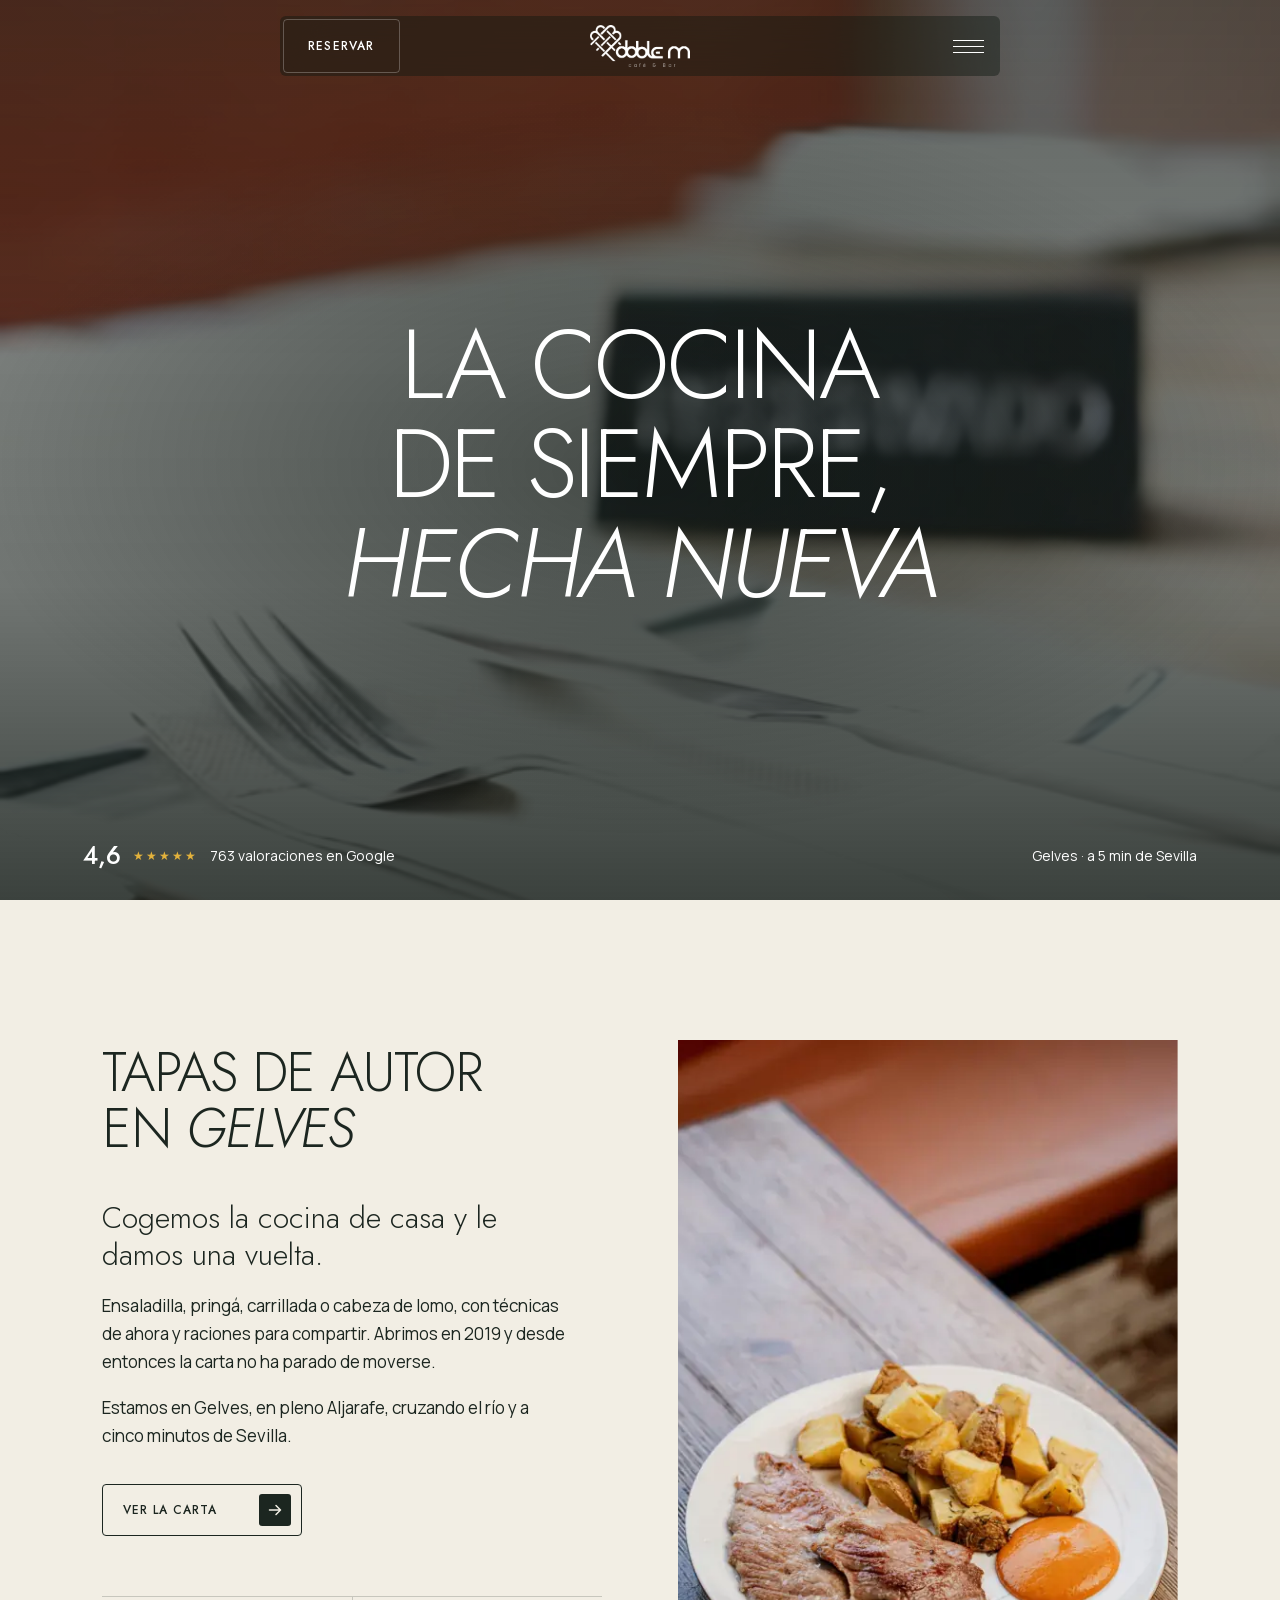
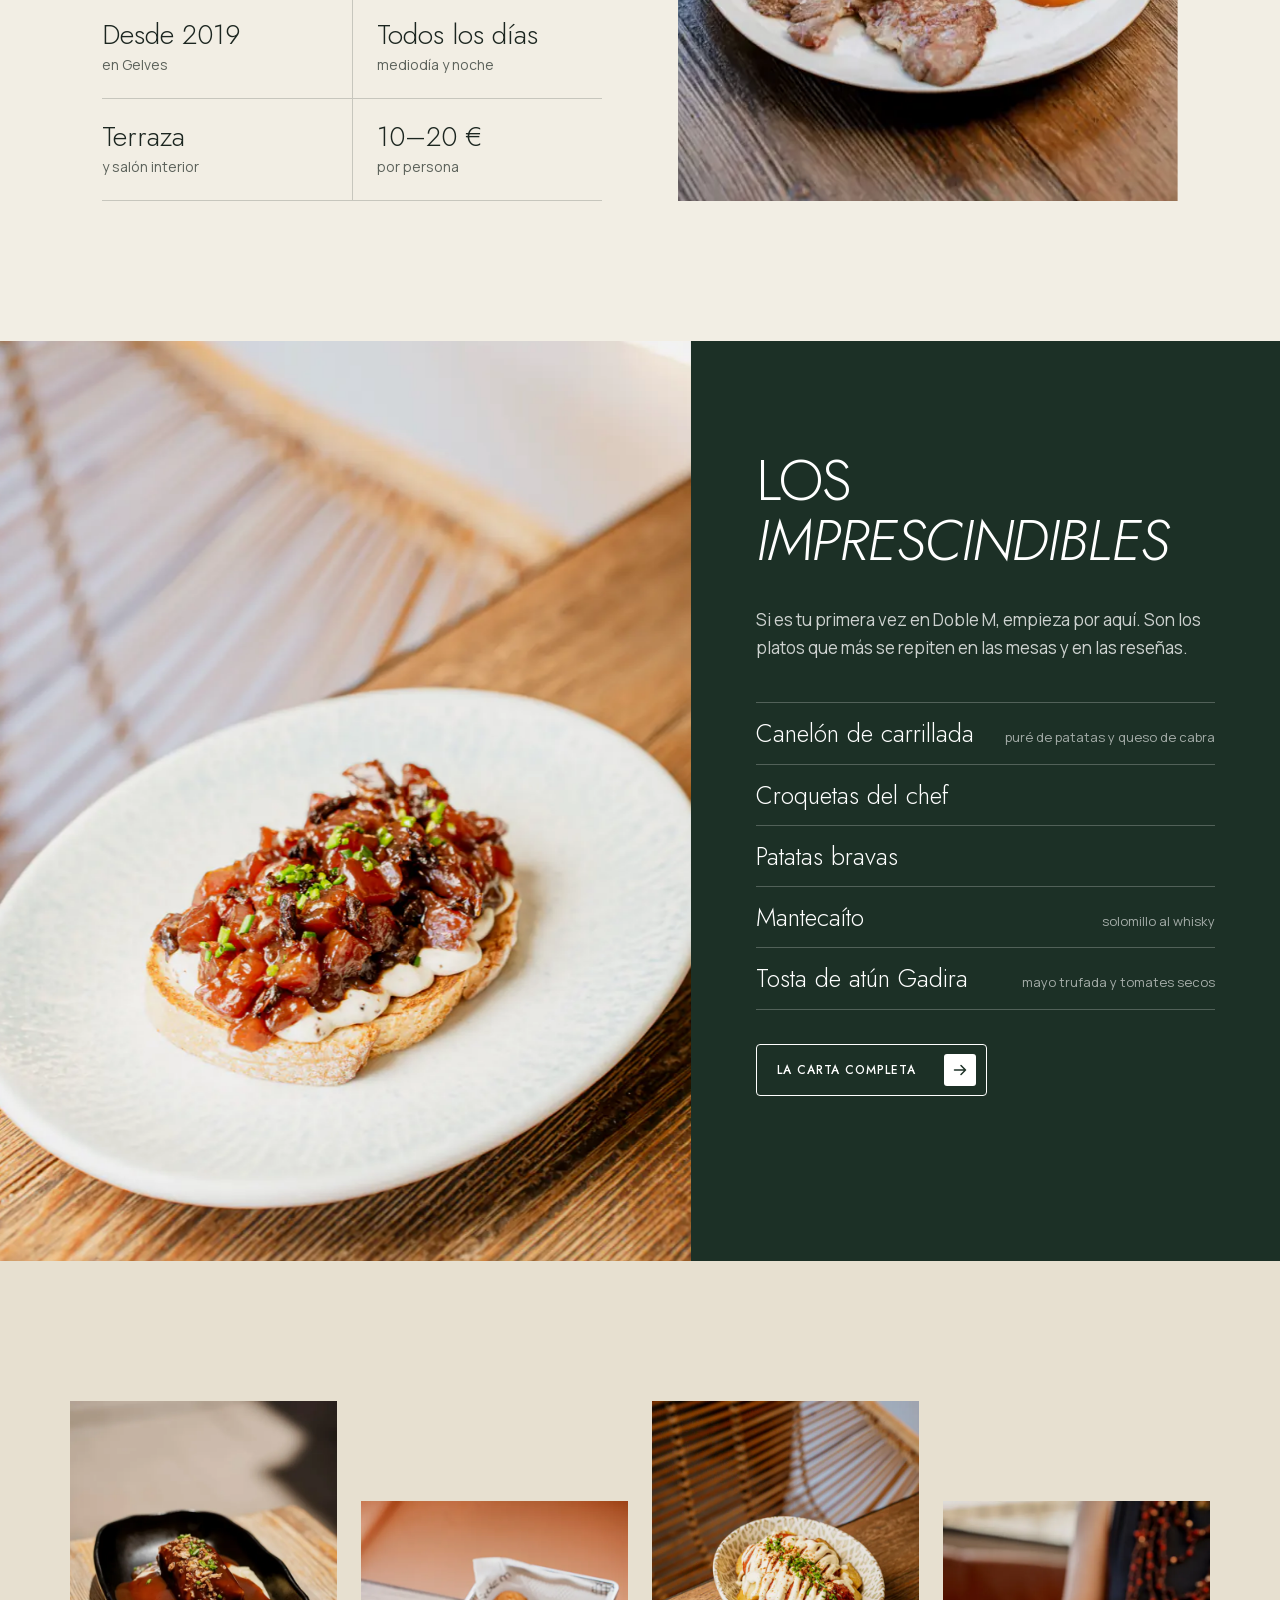
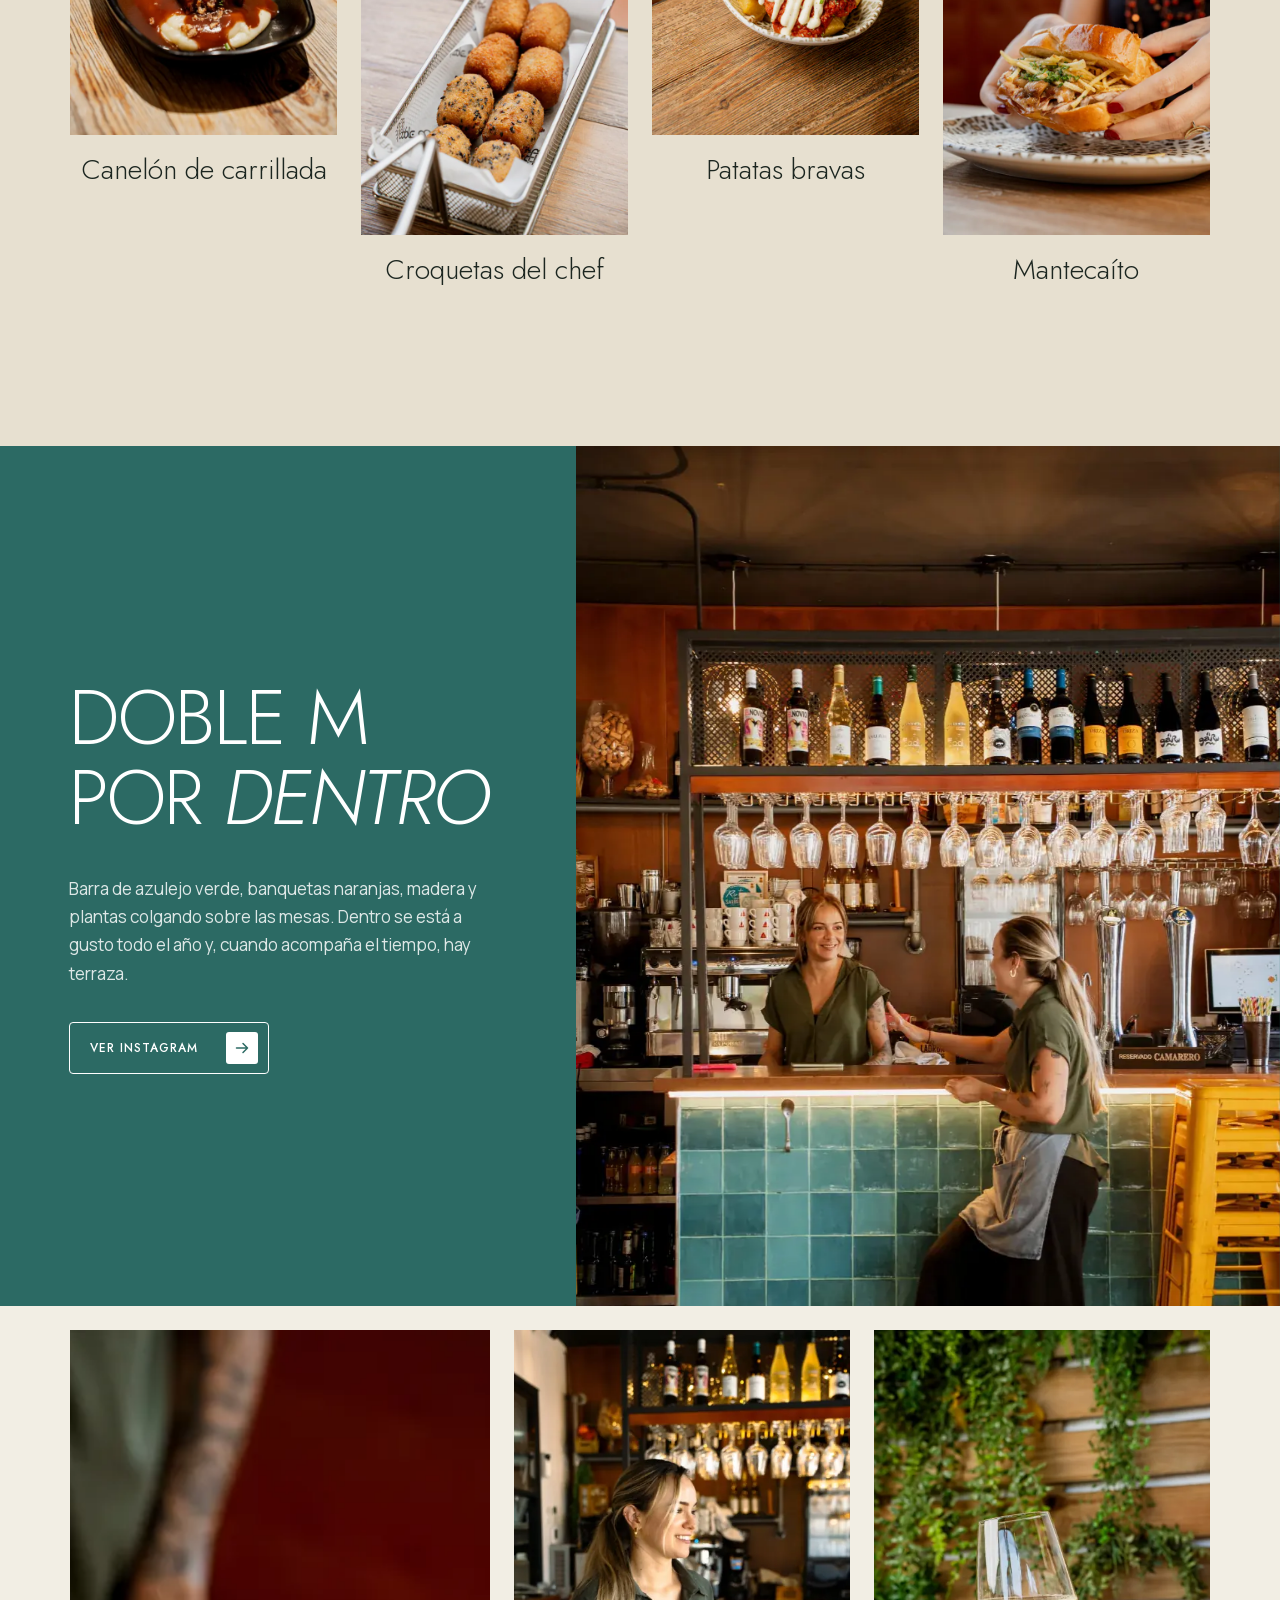
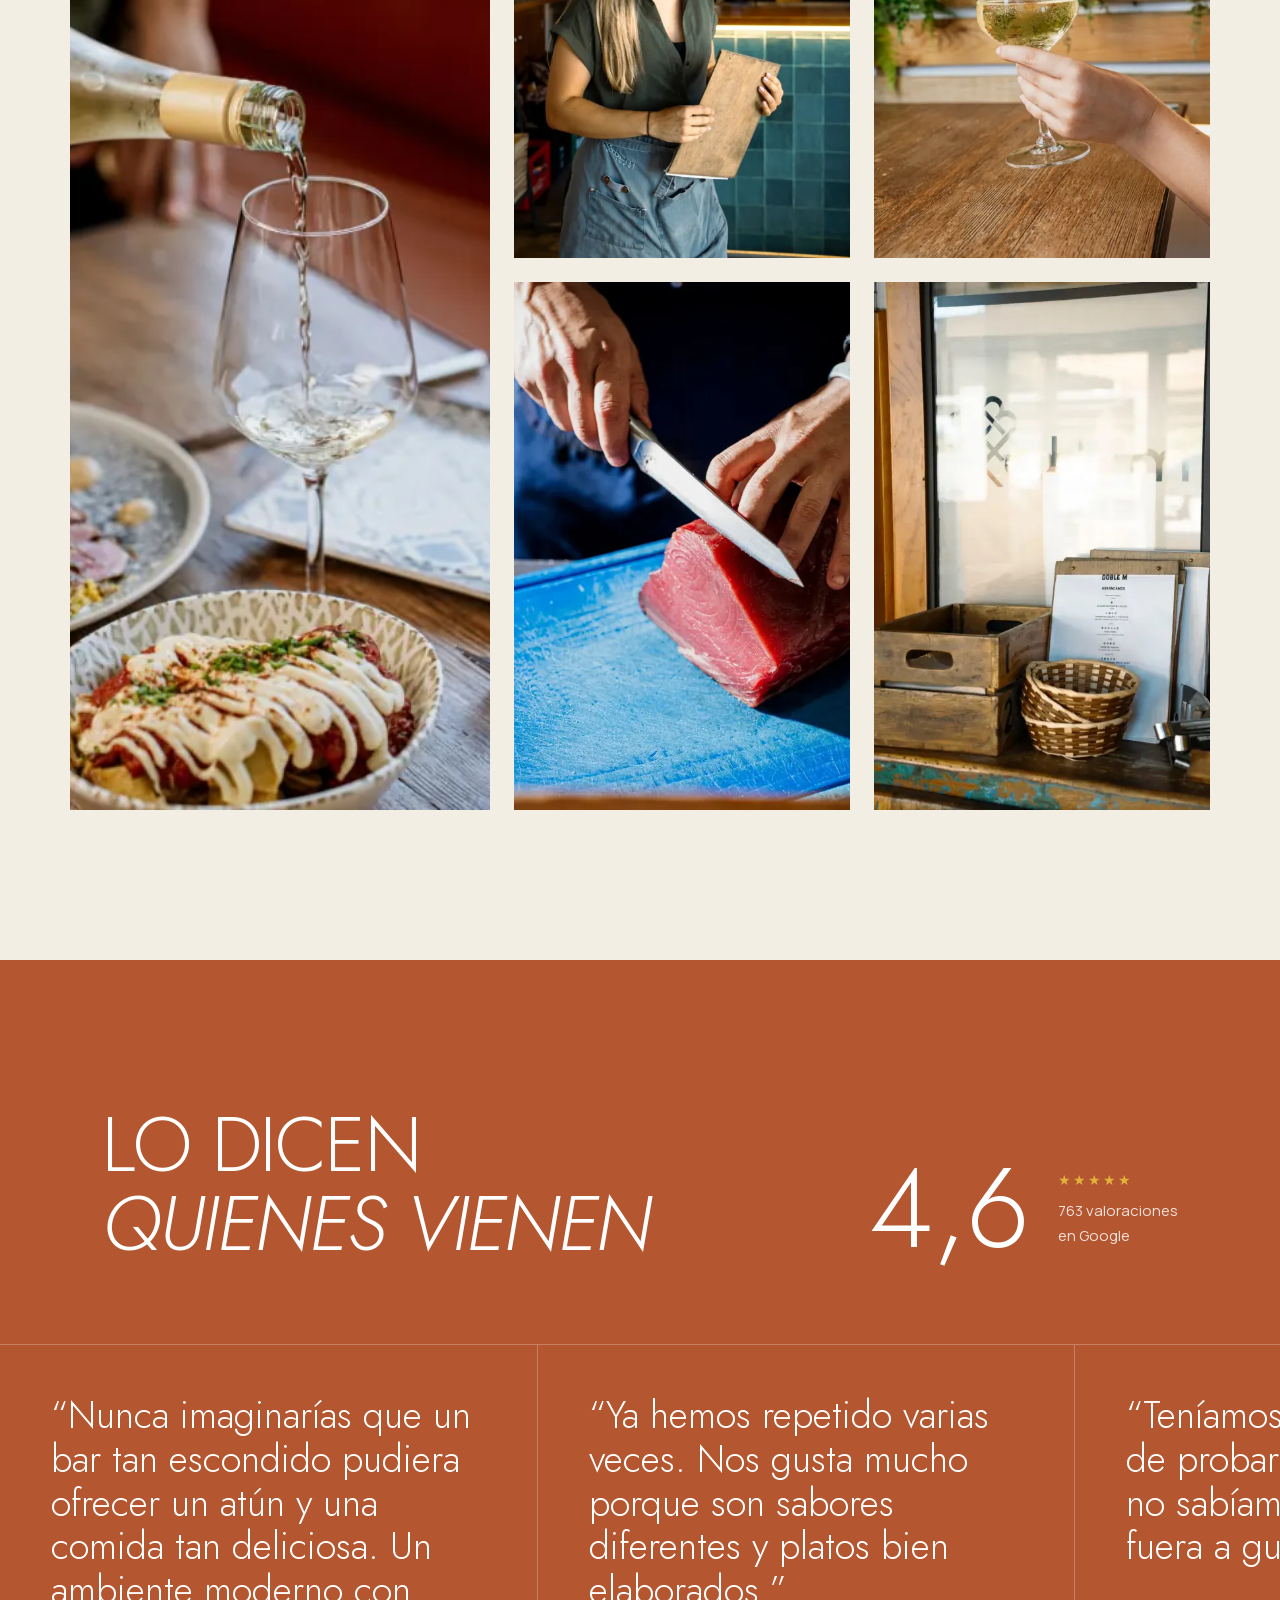
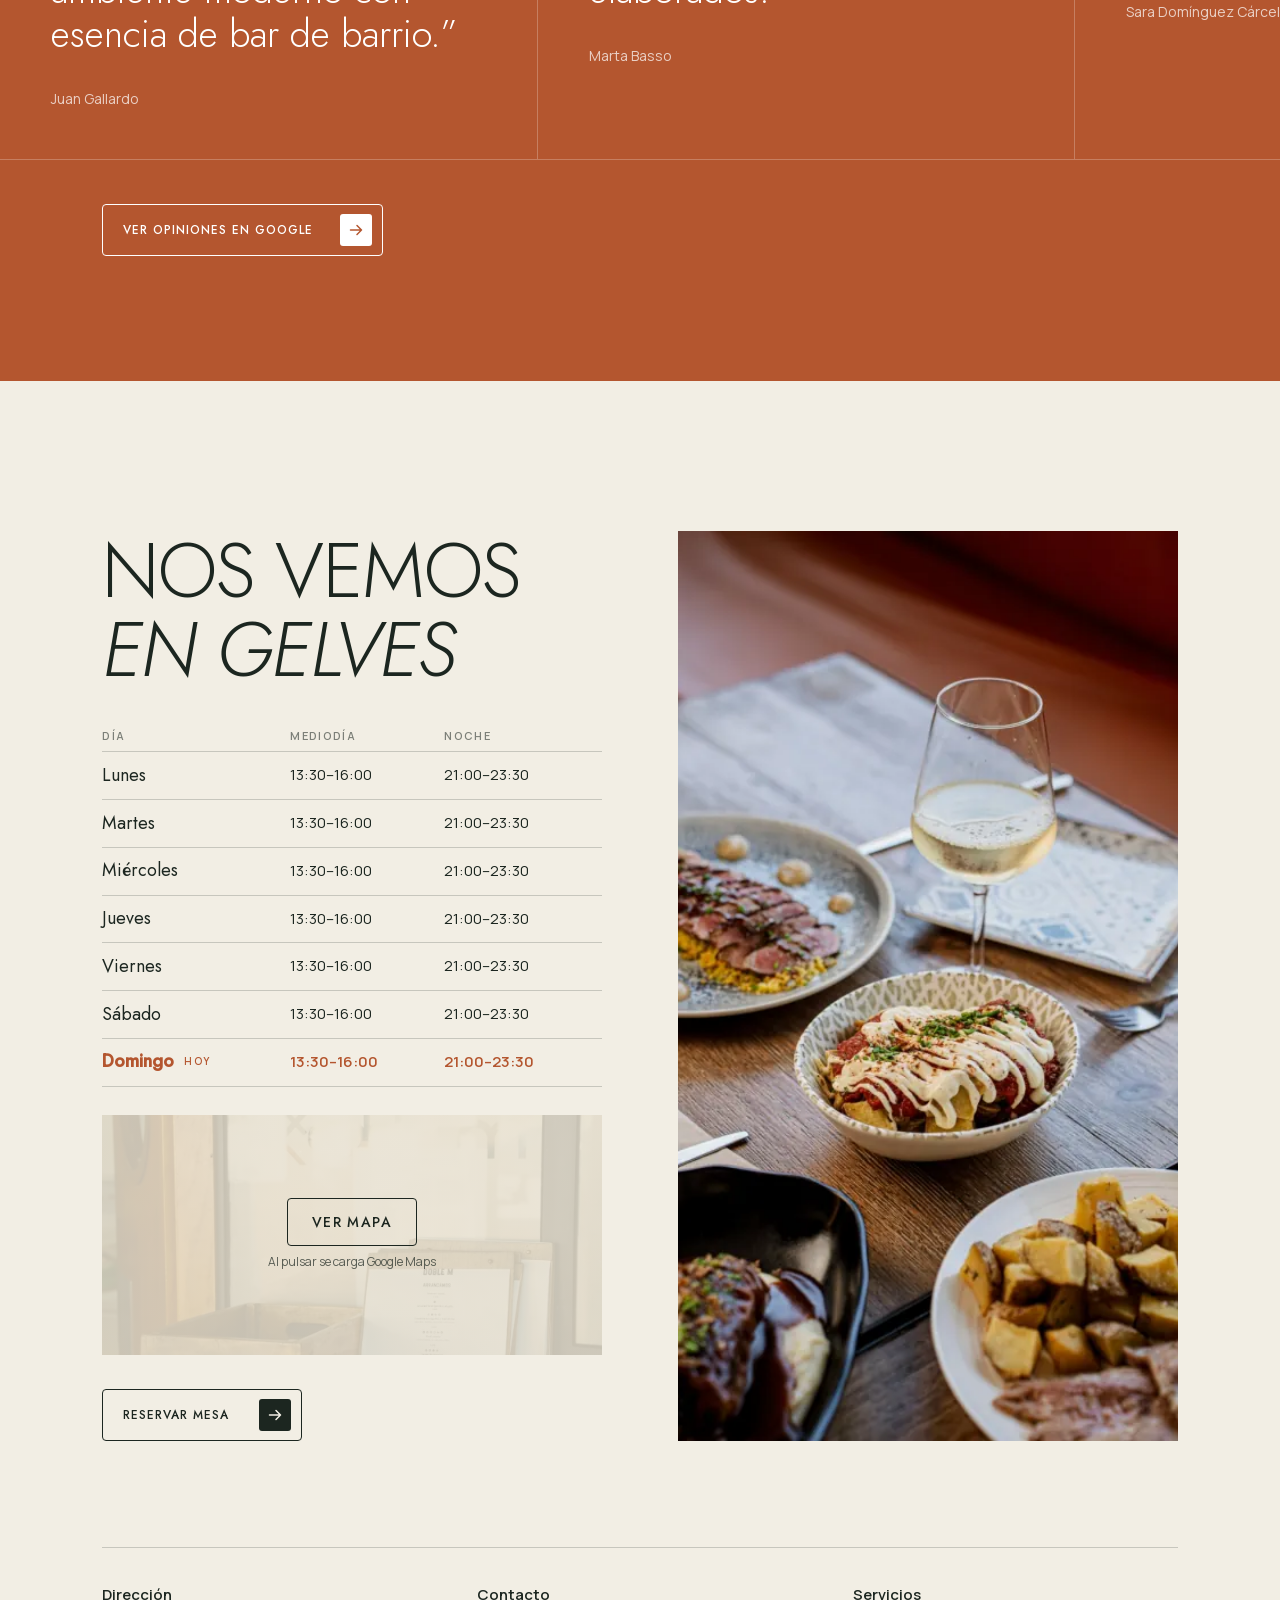
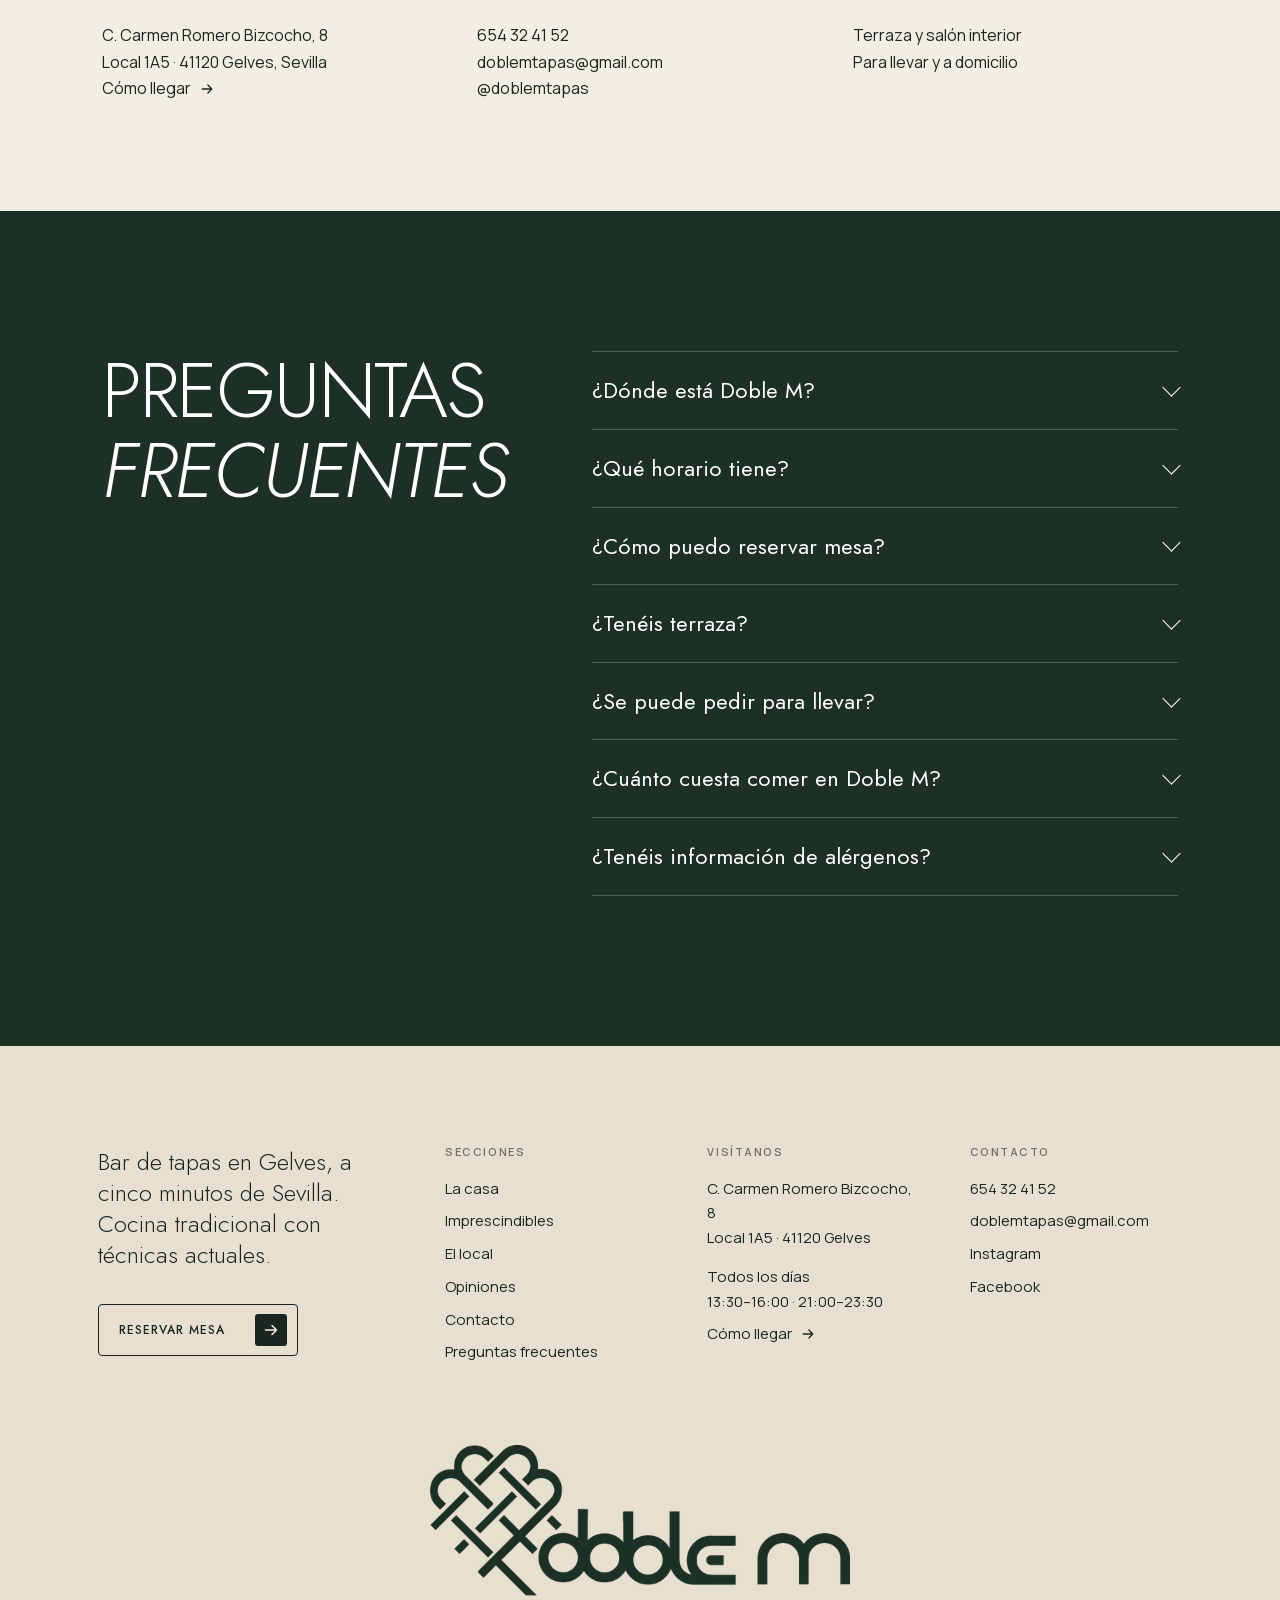
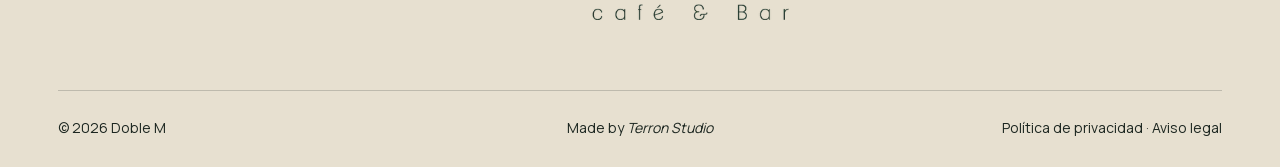
==== index.html @ 4d977642 "Web Doble M: bar de tapas en Gelves Sitio estático (HTML, CSS y JS sin dependencias) para doblemtapa" ====
<!doctype html>
<html lang="es">
<head>
  <meta charset="UTF-8"><meta name="viewport" content="width=device-width,initial-scale=1">
  <title>Doble M · Bar de tapas en Gelves, Sevilla | Cocina de autor</title>
  <meta name="description" content="Bar de tapas en Gelves (Aljarafe), a 5 min de Sevilla. Cocina tradicional con técnicas actuales: canelón de carrillada, mantecaíto de solomillo al whisky, tosta de atún Gadira. Reserva online.">
  <meta name="robots" content="index,follow,max-image-preview:large,max-snippet:-1,max-video-preview:-1">
  <link rel="canonical" href="https://doblemtapas.es/">
  <meta name="geo.region" content="ES-SE"><meta name="geo.placename" content="Gelves"><meta name="geo.position" content="37.3262915;-6.0345344"><meta name="ICBM" content="37.3262915, -6.0345344">
  <meta property="og:type" content="website"><meta property="og:locale" content="es_ES"><meta property="og:site_name" content="Doble M"><meta property="og:title" content="Doble M · Bar de tapas en Gelves"><meta property="og:description" content="La cocina de siempre, hecha nueva. Tapas de autor a cinco minutos de Sevilla."><meta property="og:url" content="https://doblemtapas.es/"><meta property="og:image" content="https://doblemtapas.es/assets/og-doble-m.jpg"><meta property="og:image:width" content="1200"><meta property="og:image:height" content="630"><meta property="og:image:alt" content="Mesa de Doble M con magret de pato, bravas, presa ibérica y vino blanco"><meta name="twitter:card" content="summary_large_image"><meta name="twitter:title" content="Doble M · Bar de tapas en Gelves"><meta name="twitter:description" content="La cocina de siempre, hecha nueva. Tapas de autor a cinco minutos de Sevilla."><meta name="twitter:image" content="https://doblemtapas.es/assets/og-doble-m.jpg">
  <meta name="theme-color" content="#1c3026"><link rel="icon" href="assets/favicon-64.png" type="image/png" sizes="64x64"><link rel="icon" href="favicon.ico" sizes="16x16 32x32 48x48"><link rel="apple-touch-icon" href="assets/apple-touch-icon.png"><link rel="manifest" href="site.webmanifest">
  <link rel="preload" href="assets/fonts/jost-latin.woff2" as="font" type="font/woff2" crossorigin><link rel="preload" href="assets/fonts/manrope-latin.woff2" as="font" type="font/woff2" crossorigin><link rel="preload" href="assets/video/hero-poster.webp" as="image" fetchpriority="high">
  <link rel="stylesheet" href="style.css?v=3">
  <script type="application/ld+json">{"@context":"https://schema.org","@graph":[{"@type":"Restaurant","@id":"https://doblemtapas.es/#restaurante","name":"Doble M","alternateName":["Bar Doble M","Doble M Tapas","Doble M café & bar"],"url":"https://doblemtapas.es/","image":["https://doblemtapas.es/assets/og-doble-m.jpg","https://doblemtapas.es/assets/img/tosta-atun-gadira.webp","https://doblemtapas.es/assets/img/barra-doble-m-gelves.webp","https://doblemtapas.es/assets/img/carrillada-pure.webp"],"logo":"https://doblemtapas.es/assets/icon-512.png","description":"Bar de tapas en Gelves, a cinco minutos de Sevilla. Cocina tradicional con técnicas actuales.","servesCuisine":["Tapas","Española","Andaluza"],"priceRange":"10-20 €","telephone":"+34654324152","email":"doblemtapas@gmail.com","address":{"@type":"PostalAddress","streetAddress":"C. Carmen Romero Bizcocho, 8, local 1A5","postalCode":"41120","addressLocality":"Gelves","addressRegion":"Sevilla","addressCountry":"ES"},"geo":{"@type":"GeoCoordinates","latitude":37.3262915,"longitude":-6.0345344},"hasMap":"https://share.google/s5pKeY7WLuWgQ7VyV","openingHoursSpecification":[{"@type":"OpeningHoursSpecification","dayOfWeek":["Monday","Tuesday","Wednesday","Thursday","Friday","Saturday","Sunday"],"opens":"13:30","closes":"16:00"},{"@type":"OpeningHoursSpecification","dayOfWeek":["Monday","Tuesday","Wednesday","Thursday","Friday","Saturday","Sunday"],"opens":"21:00","closes":"23:30"}],"acceptsReservations":"True","hasMenu":"https://kekomo.es/carta/doble-m","amenityFeature":[{"@type":"LocationFeatureSpecification","name":"Terraza","value":true},{"@type":"LocationFeatureSpecification","name":"Aire acondicionado","value":true},{"@type":"LocationFeatureSpecification","name":"Accesible en silla de ruedas","value":true},{"@type":"LocationFeatureSpecification","name":"Comida para llevar","value":true},{"@type":"LocationFeatureSpecification","name":"Servicio a domicilio","value":true}],"potentialAction":{"@type":"ReserveAction","target":{"@type":"EntryPoint","urlTemplate":"https://reservation.dish.co/widget/hydra-87f94970-ab9d-11ed-98c5-9d023a43b260","inLanguage":"es","actionPlatform":["http://schema.org/DesktopWebPlatform","http://schema.org/MobileWebPlatform"]},"result":{"@type":"FoodEstablishmentReservation","name":"Reserva en Doble M"}},"sameAs":["https://www.instagram.com/doblemtapas/","https://www.facebook.com/people/Doble-M/100063648757755/","https://doblem.eatbu.com/"],"foundingDate":"2019","currenciesAccepted":"EUR","areaServed":[{"@type":"City","name":"Gelves"},{"@type":"AdministrativeArea","name":"Aljarafe"},{"@type":"City","name":"Sevilla"}],"slogan":"La cocina de siempre, hecha nueva","keywords":"bar de tapas en Gelves, tapas Aljarafe, restaurante cerca de Sevilla, tapas de autor","openingHours":["Mo-Su 13:30-16:00","Mo-Su 21:00-23:30"]},{"@type":"WebSite","@id":"https://doblemtapas.es/#web","url":"https://doblemtapas.es/","name":"Doble M","inLanguage":"es","publisher":{"@id":"https://doblemtapas.es/#restaurante"}},{"@type":"FAQPage","@id":"https://doblemtapas.es/#preguntas","mainEntity":[{"@type":"Question","name":"¿Dónde está Doble M?","acceptedAnswer":{"@type":"Answer","text":"En C. Carmen Romero Bizcocho, 8, local 1A5, 41120 Gelves (Sevilla), en el Aljarafe, a unos cinco minutos de Sevilla."}},{"@type":"Question","name":"¿Qué horario tiene?","acceptedAnswer":{"@type":"Answer","text":"Abrimos todos los días, de lunes a domingo, de 13:30 a 16:00 y de 21:00 a 23:30."}},{"@type":"Question","name":"¿Cómo puedo reservar mesa?","acceptedAnswer":{"@type":"Answer","text":"Desde esta web con el botón «Reservar mesa» o llamando al 654 32 41 52. Para grupos grandes, mejor por teléfono."}},{"@type":"Question","name":"¿Tenéis terraza?","acceptedAnswer":{"@type":"Answer","text":"Sí. Tenemos terraza y salón interior con aire acondicionado."}},{"@type":"Question","name":"¿Se puede pedir para llevar?","acceptedAnswer":{"@type":"Answer","text":"Sí, hay comida para llevar y servicio a domicilio. Llámanos y te contamos."}},{"@type":"Question","name":"¿Cuánto cuesta comer en Doble M?","acceptedAnswer":{"@type":"Answer","text":"El precio medio está entre 10 y 20 € por persona. Las tapas van desde 4 € y hay raciones y platos para compartir."}},{"@type":"Question","name":"¿Tenéis información de alérgenos?","acceptedAnswer":{"@type":"Answer","text":"Sí. En nuestra carta tienes los alérgenos de cada plato y también puedes preguntar al equipo en sala."}}]}]}</script>
</head>
<body>
  <a class="skip" href="#restaurante">Ir al contenido</a>
  <header id="header">
    <a class="reserve-link" href="#reservar">reservar</a>
    <a class="brand" href="#inicio" aria-label="Doble M, inicio"><img class="brand-logo" src="assets/logo-doble-m-blanco.webp" alt="" width="600" height="250"></a>
    <button class="menu-toggle" aria-label="Abrir menú" aria-controls="nav" aria-expanded="false"><span></span><span></span><span></span></button>
    <nav id="nav" aria-label="Navegación principal" aria-hidden="true">
      <div class="nav-links">
        <a href="#restaurante" data-img="assets/img/mesa-tapas-640.webp">la casa</a>
        <a href="#imprescindibles" data-img="assets/img/tosta-atun-gadira-640.webp">imprescindibles</a>
        <a href="#espacio" data-img="assets/img/barra-doble-m-gelves-640.webp">el local</a>
        <a href="#opiniones" data-img="assets/img/copa-vino-plantas-640.webp">opiniones</a>
        <a href="#contacto" data-img="assets/img/entrada-doble-m-640.webp">contacto</a>
        <a href="#preguntas" data-img="assets/img/tarta-queso-640.webp">preguntas frecuentes</a>
      </div>
      <div class="nav-media"><img class="on" src="assets/img/mesa-tapas-640.webp" alt="" width="640" height="800" decoding="async" loading="lazy"></div>
    </nav>
  </header>

  <main>
    <section class="hero" id="inicio">
      <div class="hero-media">
        <video class="hero-video" autoplay muted loop playsinline preload="auto" poster="assets/video/hero-poster.webp" aria-hidden="true"><source src="assets/video/hero-av1.mp4" type='video/mp4; codecs="av01.0.05M.08"'><source src="assets/video/hero.mp4" type="video/mp4"></video>
        <div class="hero-shade"></div>
      </div>
      <div class="hero-content">
        <h1 class="hero-title"><span class="sr-only">Doble M, bar de tapas en Gelves, Sevilla. </span><span class="title-line" aria-hidden="true"><span>La cocina</span></span><span class="title-line" aria-hidden="true"><span>de siempre,</span></span><span class="title-line" aria-hidden="true"><span><em>hecha nueva</em></span></span></h1>
        <div class="hero-foot">
          <a href="https://share.google/s5pKeY7WLuWgQ7VyV" target="_blank" rel="noopener"><strong>4,6</strong><span class="stars" aria-hidden="true">★★★★★</span><span>763 valoraciones en Google</span></a>
          <span>Gelves · a 5 min de Sevilla</span>
        </div>
      </div>
    </section>

    <section class="manifesto" id="restaurante">
      <figure class="manifesto-photo reveal"><img srcset="assets/img/presa-iberica-640.webp 640w, assets/img/presa-iberica.webp 1080w" sizes="(max-width:800px) 100vw, 44vw" src="assets/img/presa-iberica.webp" width="1080" height="1350" decoding="async" loading="lazy" alt="Presa ibérica con patatas al tomillo y mojo picón"></figure>
      <div class="manifesto-body">
        <div>
          <h2 class="mask-reveal">Tapas de autor<br>en <em>Gelves</em></h2>
          <div class="manifesto-copy reveal">
            <p>Cogemos la cocina de casa y le damos una vuelta.</p>
            <p>Ensaladilla, pringá, carrillada o cabeza de lomo, con técnicas de ahora y raciones para compartir. Abrimos en 2019 y desde entonces la carta no ha parado de moverse.</p>
            <p>Estamos en Gelves, en pleno Aljarafe, cruzando el río y a cinco minutos de Sevilla.</p>
            <a class="arrow-link" href="#carta">Ver la carta <span></span></a>
          </div>
        </div>
        <ul class="facts reveal" aria-label="Doble M en breve">
          <li><strong>Desde 2019</strong><span>en Gelves</span></li>
          <li><strong>Todos los días</strong><span>mediodía y noche</span></li>
          <li><strong>Terraza</strong><span>y salón interior</span></li>
          <li><strong>10–20 €</strong><span>por persona</span></li>
        </ul>
      </div>
    </section>

    <section class="feature" id="imprescindibles">
      <div class="feature-photo parallax-wrap"><img class="parallax-image" srcset="assets/img/tosta-atun-gadira-640.webp 640w, assets/img/tosta-atun-gadira.webp 1080w, assets/img/tosta-atun-gadira-1600.webp 1600w" sizes="(max-width:800px) 100vw, 54vw" src="assets/img/tosta-atun-gadira.webp" width="1080" height="1350" decoding="async" loading="lazy" alt="Tosta de atún Gadira en dados sobre pan tostado con mayonesa trufada y tomates secos"></div>
      <div class="feature-copy"><div class="sticky-copy">
        <h2 class="mask-reveal">Los <em>imprescindibles</em></h2>
        <p class="reveal">Si es tu primera vez en Doble M, empieza por aquí. Son los platos que más se repiten en las mesas y en las reseñas.</p>
        <ul class="signature-list reveal">
          <li><span>Canelón de carrillada</span><small>puré de patatas y queso de cabra</small></li>
          <li><span>Croquetas del chef</span></li>
          <li><span>Patatas bravas</span></li>
          <li><span>Mantecaíto</span><small>solomillo al whisky</small></li>
          <li><span>Tosta de atún Gadira</span><small>mayo trufada y tomates secos</small></li>
        </ul>
        <a class="arrow-link reveal" href="#carta">La carta completa <span></span></a>
      </div></div>
    </section>

    <section class="dishes" aria-labelledby="platos-titulo">
      <h2 class="sr-only" id="platos-titulo">Platos destacados de Doble M</h2>
      <article class="dish-card reveal"><div class="dish-image"><img srcset="assets/img/carrillada-pure-640.webp 640w, assets/img/carrillada-pure.webp 1080w" sizes="(max-width:800px) 86vw, 22vw" src="assets/img/carrillada-pure.webp" width="1080" height="1350" decoding="async" loading="lazy" alt="Canelón de carrillada con su salsa y cebolla crujiente sobre puré de patatas"></div><h3>Canelón de carrillada</h3></article>
      <article class="dish-card dish-card-offset reveal"><div class="dish-image"><img srcset="assets/img/croquetas-del-chef-640.webp 640w, assets/img/croquetas-del-chef.webp 1080w" sizes="(max-width:800px) 86vw, 22vw" src="assets/img/croquetas-del-chef.webp" width="1080" height="1350" decoding="async" loading="lazy" alt="Croquetas del chef en cesta metálica, unas con sésamo negro"></div><h3>Croquetas del chef</h3></article>
      <article class="dish-card reveal"><div class="dish-image"><img srcset="assets/img/patatas-bravas-640.webp 640w, assets/img/patatas-bravas.webp 1080w" sizes="(max-width:800px) 86vw, 22vw" src="assets/img/patatas-bravas.webp" width="1080" height="1350" decoding="async" loading="lazy" alt="Patatas bravas de Doble M con salsa brava, alioli y cebollino en cuenco de cerámica"></div><h3>Patatas bravas</h3></article>
      <article class="dish-card dish-card-offset reveal"><div class="dish-image"><img srcset="assets/img/mantecaito-doble-m-640.webp 640w, assets/img/mantecaito-doble-m.webp 1080w" sizes="(max-width:800px) 86vw, 22vw" src="assets/img/mantecaito-doble-m.webp" width="1080" height="1350" decoding="async" loading="lazy" alt="Mantecaíto de solomillo al whisky con patatas paja"></div><h3>Mantecaíto</h3></article>
    </section>

    <section class="room" id="espacio">
      <div class="room-copy">
        <h2 class="mask-reveal">Doble M<br>por <em>dentro</em></h2>
        <p class="reveal">Barra de azulejo verde, banquetas naranjas, madera y plantas colgando sobre las mesas. Dentro se está a gusto todo el año y, cuando acompaña el tiempo, hay terraza.</p>
        <a class="arrow-link reveal" href="https://www.instagram.com/doblemtapas/" target="_blank" rel="noopener">Ver Instagram <span></span></a>
      </div>
      <div class="room-photo parallax-wrap"><img class="parallax-image" srcset="assets/img/barra-doble-m-gelves-640.webp 640w, assets/img/barra-doble-m-gelves.webp 1080w" sizes="(max-width:800px) 100vw, 56vw" src="assets/img/barra-doble-m-gelves.webp" width="1080" height="1350" decoding="async" loading="lazy" alt="Barra de azulejo verde de Doble M con botellas de vino y copas"></div>
    </section>

    <section class="gallery" aria-labelledby="galeria-titulo">
      <h2 class="sr-only" id="galeria-titulo">Galería de Doble M en Gelves</h2>
      <div class="gallery-grid">
        <button class="gallery-item tall reveal" data-image="assets/img/mesa-vino-blanco.webp" aria-label="Ampliar fotografía de la mesa"><img srcset="assets/img/mesa-vino-blanco-640.webp 640w, assets/img/mesa-vino-blanco.webp 1080w" sizes="(max-width:800px) 100vw, 40vw" src="assets/img/mesa-vino-blanco.webp" width="1080" height="1350" decoding="async" loading="lazy" alt="Sirviendo vino blanco en una mesa con magret y canelón"></button>
        <button class="gallery-item reveal" data-image="assets/img/camarera-barra.webp" aria-label="Ampliar fotografía de la barra"><img srcset="assets/img/camarera-barra-640.webp 640w, assets/img/camarera-barra.webp 1080w" sizes="(max-width:800px) 100vw, 28vw" src="assets/img/camarera-barra.webp" width="1080" height="1350" decoding="async" loading="lazy" alt="Camarera de Doble M sonriendo junto a la barra"></button>
        <button class="gallery-item reveal" data-image="assets/img/copa-vino-plantas.webp" aria-label="Ampliar fotografía de la copa de vino"><img srcset="assets/img/copa-vino-plantas-640.webp 640w, assets/img/copa-vino-plantas.webp 1080w" sizes="(max-width:800px) 100vw, 28vw" src="assets/img/copa-vino-plantas.webp" width="1080" height="1350" decoding="async" loading="lazy" alt="Copa de vino blanco bajo las plantas colgantes del local"></button>
        <button class="gallery-item reveal" data-image="assets/img/atun-rojo-corte.webp" aria-label="Ampliar fotografía del atún"><img srcset="assets/img/atun-rojo-corte-640.webp 640w, assets/img/atun-rojo-corte.webp 1080w" sizes="(max-width:800px) 100vw, 28vw" src="assets/img/atun-rojo-corte.webp" width="1080" height="1350" decoding="async" loading="lazy" alt="Cortando un lomo de atún rojo en cocina"></button>
        <button class="gallery-item reveal" data-image="assets/img/entrada-doble-m.webp" aria-label="Ampliar fotografía de la entrada"><img srcset="assets/img/entrada-doble-m-640.webp 640w, assets/img/entrada-doble-m.webp 1080w" sizes="(max-width:800px) 100vw, 28vw" src="assets/img/entrada-doble-m.webp" width="1080" height="1350" decoding="async" loading="lazy" alt="Entrada de Doble M con cajas de madera y cartas"></button>
      </div>
    </section>

    <section class="reviews" id="opiniones">
      <div class="reviews-intro">
        <h2 class="mask-reveal">Lo dicen<br><em>quienes vienen</em></h2>
        <div class="score reveal"><strong>4,6</strong><div><span class="stars" aria-hidden="true">★★★★★</span><p>763 valoraciones<br>en Google</p></div></div>
      </div>
      <div class="review-rail reveal">
        <article><blockquote>“Nunca imaginarías que un bar tan escondido pudiera ofrecer un atún y una comida tan deliciosa. Un ambiente moderno con esencia de bar de barrio.”</blockquote><p>Juan Gallardo</p></article>
        <article><blockquote>“Ya hemos repetido varias veces. Nos gusta mucho porque son sabores diferentes y platos bien elaborados.”</blockquote><p>Marta Basso</p></article>
        <article><blockquote>“Teníamos muchas ganas de probar este bar, lo que no sabíamos es que nos fuera a gustar tanto.”</blockquote><p>Sara Domínguez Cárcel</p></article>
      </div>
      <a class="arrow-link reviews-link reveal" href="https://share.google/s5pKeY7WLuWgQ7VyV" target="_blank" rel="noopener">Ver opiniones en Google <span></span></a>
    </section>

    <section class="contact" id="contacto">
      <div class="contact-title">
        <h2 class="mask-reveal">Nos vemos<br><em>en Gelves</em></h2>
        <table class="hours reveal">
          <caption class="sr-only">Horario de Doble M</caption>
          <thead><tr><th scope="col">Día</th><th scope="col">Mediodía</th><th scope="col">Noche</th></tr></thead>
          <tbody>
            <tr data-day="1"><th scope="row">Lunes</th><td>13:30–16:00</td><td>21:00–23:30</td></tr>
            <tr data-day="2"><th scope="row">Martes</th><td>13:30–16:00</td><td>21:00–23:30</td></tr>
            <tr data-day="3"><th scope="row">Miércoles</th><td>13:30–16:00</td><td>21:00–23:30</td></tr>
            <tr data-day="4"><th scope="row">Jueves</th><td>13:30–16:00</td><td>21:00–23:30</td></tr>
            <tr data-day="5"><th scope="row">Viernes</th><td>13:30–16:00</td><td>21:00–23:30</td></tr>
            <tr data-day="6"><th scope="row">Sábado</th><td>13:30–16:00</td><td>21:00–23:30</td></tr>
            <tr data-day="0"><th scope="row">Domingo</th><td>13:30–16:00</td><td>21:00–23:30</td></tr>
          </tbody>
        </table>
        <div class="map reveal"><button class="map-load" type="button" data-src="https://www.google.com/maps?q=Bar+Doble+M,+C.+Carmen+Romero+Bizcocho+8,+Gelves&amp;output=embed"><span>Ver mapa</span><small>Al pulsar se carga Google Maps</small></button></div>
        <a class="arrow-link reveal" href="#reservar">Reservar mesa <span></span></a>
      </div>
      <div class="contact-photo reveal"><img srcset="assets/img/mesa-tapas-640.webp 640w, assets/img/mesa-tapas.webp 1080w" sizes="(max-width:800px) 100vw, 40vw" src="assets/img/mesa-tapas.webp" width="1080" height="1350" decoding="async" loading="lazy" alt="Mesa de Doble M con magret, bravas, presa y vino blanco"></div>
      <div class="contact-details">
        <div class="reveal"><h3>Dirección</h3><p>C. Carmen Romero Bizcocho, 8<br>Local 1A5 · 41120 Gelves, Sevilla</p><a href="https://www.google.com/maps/search/?api=1&amp;query=Bar%20Doble%20M%20Gelves" target="_blank" rel="noopener">Cómo llegar <span class="icon-arrow" aria-hidden="true"></span></a></div>
        <div class="reveal"><h3>Contacto</h3><a href="tel:+34654324152">654 32 41 52</a><a href="mailto:doblemtapas@gmail.com">doblemtapas@gmail.com</a><a href="https://www.instagram.com/doblemtapas/" target="_blank" rel="noopener">@doblemtapas</a></div>
        <div class="reveal"><h3>Servicios</h3><p>Terraza y salón interior<br>Para llevar y a domicilio</p></div>
      </div>
    </section>

    <section class="faq" id="preguntas">
      <h2 class="mask-reveal">Preguntas<br><em>frecuentes</em></h2>
      <div class="faq-list reveal">
        <details class="faq-item"><summary><h3>¿Dónde está Doble M?</h3></summary><p>En C. Carmen Romero Bizcocho, 8, local 1A5, 41120 Gelves (Sevilla), en el Aljarafe, a unos cinco minutos de Sevilla.</p></details>
        <details class="faq-item"><summary><h3>¿Qué horario tiene?</h3></summary><p>Abrimos todos los días, de lunes a domingo, de 13:30 a 16:00 y de 21:00 a 23:30.</p></details>
        <details class="faq-item"><summary><h3>¿Cómo puedo reservar mesa?</h3></summary><p>Desde esta web con el botón «Reservar mesa» o llamando al <a href="tel:+34654324152">654 32 41 52</a>. Para grupos grandes, mejor por teléfono.</p></details>
        <details class="faq-item"><summary><h3>¿Tenéis terraza?</h3></summary><p>Sí. Tenemos terraza y salón interior con aire acondicionado.</p></details>
        <details class="faq-item"><summary><h3>¿Se puede pedir para llevar?</h3></summary><p>Sí, hay comida para llevar y servicio a domicilio. Llámanos y te contamos.</p></details>
        <details class="faq-item"><summary><h3>¿Cuánto cuesta comer en Doble M?</h3></summary><p>El precio medio está entre 10 y 20 € por persona. Las tapas van desde 4 € y hay raciones y platos para compartir.</p></details>
        <details class="faq-item"><summary><h3>¿Tenéis información de alérgenos?</h3></summary><p>Sí. En nuestra <a href="#carta">carta</a> tienes los alérgenos de cada plato y también puedes preguntar al equipo en sala.</p></details>
      </div>
    </section>
  </main>

  <footer>
    <div class="footer-top">
      <div class="footer-intro">
        <p>Bar de tapas en Gelves, a cinco minutos de Sevilla. Cocina tradicional con técnicas actuales.</p>
        <a class="arrow-link" href="#reservar">Reservar mesa <span></span></a>
      </div>
      <div class="footer-col" role="navigation" aria-label="Secciones">
        <h3>Secciones</h3>
        <a href="#restaurante">La casa</a>
        <a href="#imprescindibles">Imprescindibles</a>
        <a href="#espacio">El local</a>
        <a href="#opiniones">Opiniones</a>
        <a href="#contacto">Contacto</a>
        <a href="#preguntas">Preguntas frecuentes</a>
      </div>
      <div class="footer-col">
        <h3>Visítanos</h3>
        <p>C. Carmen Romero Bizcocho, 8<br>Local 1A5 · 41120 Gelves</p>
        <p>Todos los días<br>13:30–16:00 · 21:00–23:30</p>
        <a href="https://www.google.com/maps/search/?api=1&amp;query=Bar%20Doble%20M%20Gelves" target="_blank" rel="noopener">Cómo llegar <span class="icon-arrow" aria-hidden="true"></span></a>
      </div>
      <div class="footer-col">
        <h3>Contacto</h3>
        <a href="tel:+34654324152">654 32 41 52</a>
        <a href="mailto:doblemtapas@gmail.com">doblemtapas@gmail.com</a>
        <a href="https://www.instagram.com/doblemtapas/" target="_blank" rel="noopener">Instagram</a>
        <a href="https://www.facebook.com/people/Doble-M/100063648757755/" target="_blank" rel="noopener">Facebook</a>
      </div>
    </div>
    <a class="footer-logo reveal" href="#inicio" aria-label="Doble M, volver arriba"><img src="assets/logo-doble-m.webp" alt="" width="600" height="250" loading="lazy"></a>
    <div class="footer-bottom"><span>© <span id="year">2026</span> Doble M</span><span class="footer-made">Made by <a href="https://terron-studio.com" target="_blank" rel="noopener"><em>Terron Studio</em></a></span><span class="footer-links"><a href="privacidad.html">Política de privacidad</a> · <a href="aviso-legal.html">Aviso legal</a></span></div>
  </footer>

  <dialog id="reserve-modal" class="frame-modal" aria-label="Reservar mesa">
    <div class="reserve-head"><h2>Reservar mesa</h2><button class="close-dialog reserve-close" aria-label="Cerrar reservas"></button></div>
    <div class="reserve-body" data-title="Reservar mesa en Doble M" data-src="https://reservation.dish.co/widget/hydra-87f94970-ab9d-11ed-98c5-9d023a43b260"><p class="reserve-loading">Cargando reservas…</p></div>
    <p class="reserve-alt">¿Grupo grande o prefieres hablar con nosotros? <a href="tel:+34654324152">Llámanos al 654 32 41 52</a></p>
  </dialog>
  <dialog id="carta-modal" class="frame-modal" aria-label="La carta">
    <div class="reserve-head"><h2>La carta</h2><button class="close-dialog reserve-close" aria-label="Cerrar carta"></button></div>
    <div class="reserve-body" data-src="https://kekomo.es/carta/doble-m" data-title="Carta de Doble M con precios y alérgenos"><p class="reserve-loading">Cargando carta…</p></div>
  </dialog>
  <dialog id="lightbox"><button class="close-dialog" aria-label="Cerrar fotografía"></button><img alt=""></dialog>
  <script src="app.js?v=4" defer></script>
</body>
</html>
---- style.css ----
@font-face{font-family:'Jost';font-style:normal;font-weight:300 500;font-display:swap;src:url(assets/fonts/jost-latin-ext.woff2) format('woff2');unicode-range:U+0100-02BA,U+02BD-02C5,U+02C7-02CC,U+02CE-02D7,U+02DD-02FF,U+0304,U+0308,U+0329,U+1D00-1DBF,U+1E00-1E9F,U+1EF2-1EFF,U+2020,U+20A0-20AB,U+20AD-20C4,U+2113,U+2C60-2C7F,U+A720-A7FF}
@font-face{font-family:'Jost';font-style:normal;font-weight:300 500;font-display:swap;src:url(assets/fonts/jost-latin.woff2) format('woff2');unicode-range:U+0000-00FF,U+0131,U+0152-0153,U+02BB-02BC,U+02C6,U+02DA,U+02DC,U+0304,U+0308,U+0329,U+2000-206F,U+20AC,U+2122,U+2191,U+2193,U+2212,U+2215,U+FEFF,U+FFFD}
@font-face{font-family:'Jost';font-style:italic;font-weight:300 400;font-display:swap;src:url(assets/fonts/jost-italic-latin-ext.woff2) format('woff2');unicode-range:U+0100-02BA,U+02BD-02C5,U+02C7-02CC,U+02CE-02D7,U+02DD-02FF,U+0304,U+0308,U+0329,U+1D00-1DBF,U+1E00-1E9F,U+1EF2-1EFF,U+2020,U+20A0-20AB,U+20AD-20C4,U+2113,U+2C60-2C7F,U+A720-A7FF}
@font-face{font-family:'Jost';font-style:italic;font-weight:300 400;font-display:swap;src:url(assets/fonts/jost-italic-latin.woff2) format('woff2');unicode-range:U+0000-00FF,U+0131,U+0152-0153,U+02BB-02BC,U+02C6,U+02DA,U+02DC,U+0304,U+0308,U+0329,U+2000-206F,U+20AC,U+2122,U+2191,U+2193,U+2212,U+2215,U+FEFF,U+FFFD}
@font-face{font-family:'Manrope';font-style:normal;font-weight:400 600;font-display:swap;src:url(assets/fonts/manrope-latin-ext.woff2) format('woff2');unicode-range:U+0100-02BA,U+02BD-02C5,U+02C7-02CC,U+02CE-02D7,U+02DD-02FF,U+0304,U+0308,U+0329,U+1D00-1DBF,U+1E00-1E9F,U+1EF2-1EFF,U+2020,U+20A0-20AB,U+20AD-20C4,U+2113,U+2C60-2C7F,U+A720-A7FF}
@font-face{font-family:'Manrope';font-style:normal;font-weight:400 600;font-display:swap;src:url(assets/fonts/manrope-latin.woff2) format('woff2');unicode-range:U+0000-00FF,U+0131,U+0152-0153,U+02BB-02BC,U+02C6,U+02DA,U+02DC,U+0304,U+0308,U+0329,U+2000-206F,U+20AC,U+2122,U+2191,U+2193,U+2212,U+2215,U+FEFF,U+FFFD}

:root{
  --paper:#f2eee4;--paper-2:#e7e0d0;--green:#1c3026;--green-2:#25402f;--leaf:#86b34d;--teal:#2c6a64;--terracotta:#b4562f;--mustard:#e3b23c;--ink:#1c2620;
  --line:rgba(28,38,32,.2);--line-light:rgba(255,255,255,.24);
  --serif:'Jost',Arial,sans-serif;--sans:'Manrope',Arial,sans-serif;
  --ease:cubic-bezier(.16,1,.3,1);
  --arrow:url("data:image/svg+xml,%3Csvg xmlns='http://www.w3.org/2000/svg' viewBox='0 0 16 16' fill='none' stroke='%23000' stroke-width='1.5' stroke-linecap='round' stroke-linejoin='round'%3E%3Cpath d='M2.5 8h11M9 3.5 13.5 8 9 12.5'/%3E%3C/svg%3E");
}
*{box-sizing:border-box}
html{scroll-behavior:smooth;scroll-padding-top:90px}
html.modal-open{overflow:hidden}
body{margin:0;background:var(--paper);color:var(--ink);font-family:var(--sans);font-size:16px;line-height:1.65;-webkit-font-smoothing:antialiased}
a{color:inherit;text-decoration:none}
button{font:inherit;color:inherit;border:0;background:none;cursor:pointer;padding:0}
a,button{-webkit-tap-highlight-color:transparent}
a:focus-visible,button:focus-visible{outline:2px solid var(--mustard);outline-offset:5px}
img{display:block;width:100%;height:100%;object-fit:cover}
h1,h2,h3,p{margin:0}
h1,h2,h3{font-family:var(--serif);font-weight:300}
em{font-style:italic;font-weight:300}
.sr-only{position:absolute;width:1px;height:1px;overflow:hidden;clip:rect(0 0 0 0);white-space:nowrap}
.skip{position:fixed;z-index:100;top:-80px;left:20px;background:#fff;padding:12px 18px}.skip:focus{top:10px}

/* Cabecera flotante */
header{position:fixed;z-index:20;top:16px;left:50%;display:grid;grid-template-columns:1fr auto 1fr;align-items:center;width:min(720px,calc(100% - 32px));height:60px;padding:3px;border-radius:6px;color:#fff;background:rgba(14,24,18,.42);-webkit-backdrop-filter:blur(22px);backdrop-filter:blur(22px);transform:translateX(-50%);transition:transform .45s var(--ease),background .3s}
header.hidden{transform:translate(-50%,calc(-100% - 24px))}
header.scrolled,header.menu-open{background:rgba(14,24,18,.62)}
.brand{justify-self:center;display:block}
.brand-logo{width:auto;height:42px;object-fit:contain}
.reserve-link{justify-self:start;display:flex;align-items:center;height:54px;padding:0 24px;border:1px solid rgba(255,255,255,.25);border-radius:4px;font:500 12px/1 var(--serif);letter-spacing:.1em;text-transform:uppercase;transition:background .3s,color .3s,border-color .3s}
.menu-toggle{justify-self:end;display:flex;flex-direction:column;justify-content:center;align-items:center;gap:5px;width:57px;height:54px}
.menu-toggle span{display:block;width:31px;height:1px;background:currentColor;transition:transform .4s var(--ease),opacity .25s}
.menu-toggle.open span:first-child{transform:translateY(6px) rotate(45deg)}
.menu-toggle.open span:nth-child(2){opacity:0;transform:scaleX(0)}
.menu-toggle.open span:last-child{transform:translateY(-6px) rotate(-45deg)}
nav{position:absolute;top:calc(100% + 6px);left:0;display:grid;grid-template-columns:1fr .78fr;width:100%;height:0;overflow:hidden;border-radius:6px;background:var(--paper);color:var(--ink);opacity:0;pointer-events:none;transition:height .62s var(--ease),opacity .25s}
nav.open{height:420px;opacity:1;pointer-events:auto}
.nav-links{display:flex;flex-direction:column;justify-content:center;padding:40px 12%}
.nav-links a{width:max-content;max-width:100%;font:300 31px/1.18 var(--serif);letter-spacing:-.02em;opacity:0;transform:translateY(15px);transition:color .25s,opacity .35s calc(var(--i,0)*.05s),transform .5s var(--ease) calc(var(--i,0)*.05s)}
nav.open .nav-links a{opacity:1;transform:none}
.nav-links a.active{color:var(--terracotta)}
.nav-media{position:relative;margin:10px 10px 10px 0;overflow:hidden;border-radius:3px;background:var(--paper-2)}
.nav-media img{position:absolute;inset:0;opacity:0;transform:scale(1.06);transition:opacity .6s,transform 1s var(--ease)}
.nav-media img.on{opacity:1;transform:none}

/* Hero: en escritorio el vídeo vertical ocupa su columna, sin estirarse */
.hero{position:relative;height:100svh;min-height:680px;max-height:1100px;overflow:hidden;background:var(--green);color:#fff}
.hero-media{position:absolute;inset:0;background:var(--green-2) url(assets/video/hero-poster.webp) center/cover no-repeat}
.hero-video{position:absolute;inset:0;width:100%;height:100%;object-fit:cover}
.hero-shade{position:absolute;inset:0;background:radial-gradient(70% 55% at 50% 52%,rgba(10,18,13,.45),transparent 75%),linear-gradient(180deg,rgba(10,18,13,.65) 0%,rgba(10,18,13,.55) 40%,rgba(10,18,13,.58) 65%,rgba(10,18,13,.8) 100%)}
/* Centrado óptico entre la navbar (76px) y la fila de valoraciones (57px); el ajuste de abajo compensa el aire bajo las mayúsculas */
.hero-content{position:absolute;inset:0;display:flex;flex-direction:column;justify-content:center;align-items:center;padding:76px 5.5% 40px;text-align:center}
.hero-title{width:auto;font-size:clamp(60px,7.6vw,132px);font-weight:300;line-height:.94;letter-spacing:-.025em;text-transform:uppercase}
.hero-title em{color:#fff}
.title-line{display:block;overflow:hidden;padding-bottom:.08em}
.title-line>span{display:block;animation:titleIn 1.2s var(--ease) both}
.title-line:nth-child(2)>span{animation-delay:.12s}
.title-line:nth-child(3)>span{animation-delay:.24s}
.title-line:nth-child(4)>span{animation-delay:.36s}
.hero-foot{position:absolute;left:6.5%;right:6.5%;bottom:32px;display:flex;justify-content:space-between;align-items:center;gap:20px;font-size:14px;animation:footIn 1s var(--ease) .6s backwards}
.hero-foot a{display:flex;align-items:center;gap:12px}
.hero-foot strong{font:500 25px/1 var(--serif)}
.stars{color:var(--mustard);letter-spacing:2px;font-size:12px}

/* Títulos de sección */
.manifesto h2,.feature h2,.dishes h2,.room h2,.reviews h2,.contact h2{font-size:clamp(54px,6vw,96px);line-height:1.04;letter-spacing:-.02em;text-transform:uppercase}

/* Botón con flecha */
.arrow-link{--btn-ink:var(--ink);--btn-fill:var(--paper);display:inline-flex;align-items:center;justify-content:space-between;gap:28px;min-width:200px;height:52px;margin-top:34px;padding:0 10px 0 20px;border:1px solid currentColor;border-radius:4px;font:500 12px/1 var(--serif);letter-spacing:.08em;text-transform:uppercase;transition:background .3s,color .3s,border-color .3s}
.arrow-link span{position:relative;display:grid;place-items:center;width:32px;height:32px;border-radius:3px;background:var(--btn-ink);color:var(--btn-fill);transition:transform .25s}
.arrow-link span::before{content:'';width:16px;height:16px;background:currentColor;-webkit-mask:var(--arrow) center/contain no-repeat;mask:var(--arrow) center/contain no-repeat}
.feature .arrow-link,.reviews .arrow-link,.room .arrow-link{--btn-ink:#fff;--btn-fill:var(--green)}
.room .arrow-link{--btn-fill:var(--teal)}
.reviews .arrow-link{--btn-fill:var(--terracotta)}
.icon-arrow{display:inline-block;width:14px;height:14px;margin-left:6px;vertical-align:-2px;background:currentColor;-webkit-mask:var(--arrow) center/contain no-repeat;mask:var(--arrow) center/contain no-repeat}

/* Manifiesto */
.manifesto{display:grid;grid-template-columns:1fr 1fr;gap:7%;align-items:stretch;padding:140px 8%}
.manifesto-photo{position:relative;order:2;margin:0;min-height:640px;overflow:hidden}
.manifesto-photo img{position:absolute;inset:0}
.manifesto-photo img{transition:transform 1.2s var(--ease)}
.manifesto-body{display:flex;flex-direction:column;justify-content:space-between;gap:60px;padding:4px 0 0;container-type:inline-size}
.manifesto h2{font-size:min(clamp(54px,6vw,96px),10.8cqi)}
.manifesto-copy{max-width:470px;margin-top:44px}
.facts{display:grid;grid-template-columns:1fr 1fr;margin:0;padding:0;list-style:none;border-top:1px solid var(--line)}
.facts li{display:flex;flex-direction:column;gap:2px;padding:22px 16px 22px 0;border-bottom:1px solid var(--line)}
.facts li:nth-child(even){padding-left:24px;border-left:1px solid var(--line)}
.facts strong{font:300 28px/1.15 var(--serif)}
.facts span{font-size:14px;opacity:.7}
.manifesto-copy p{margin-top:18px;font-size:17px}
.manifesto-copy p:first-child{margin-top:0;font:300 30px/1.22 var(--serif)}

/* Imprescindibles */
.feature{display:grid;grid-template-columns:1.08fr .92fr;min-height:920px;background:var(--green);color:#fff}
.feature-photo,.room-photo{position:relative;overflow:hidden;min-height:700px}
.parallax-image{position:absolute;inset:0;height:118%;transform:translateY(var(--parallax,-7%));will-change:transform}
.feature-copy{position:relative;padding:110px 11%;container-type:inline-size}
.feature h2{font-size:min(clamp(54px,6vw,96px),12.5cqi)}
.sticky-copy{position:sticky;top:130px}
.feature-copy p{max-width:460px;margin-top:36px;font-size:17px;color:rgba(255,255,255,.78)}
.signature-list{max-width:460px;margin:40px 0 0;padding:0;list-style:none;border-top:1px solid var(--line-light)}
.signature-list li{display:flex;flex-wrap:wrap;align-items:baseline;justify-content:space-between;gap:4px 18px;padding:15px 0;border-bottom:1px solid var(--line-light)}
.signature-list span{font:300 25px/1.2 var(--serif)}
.signature-list small{font-size:13px;color:rgba(255,255,255,.6)}

/* Platos */
.dishes{display:grid;grid-template-columns:repeat(4,1fr);gap:24px;padding:140px 5.5% 160px;background:var(--paper-2)}
.dish-card-offset{margin-top:100px}
.dish-image{aspect-ratio:4/5;overflow:hidden}
.dish-card img{transition:transform 1s cubic-bezier(.2,.7,.2,1)}
.dish-card h3{margin-top:20px;font-size:28px;line-height:1.1;text-align:center}

/* Carta */

/* El local */
.room{display:grid;grid-template-columns:.9fr 1.1fr;min-height:860px;background:var(--teal);color:#fff}
.room-copy{align-self:center;padding:100px 12%}
.room-copy p{max-width:420px;margin-top:38px;font-size:17px;color:rgba(255,255,255,.84)}

/* Galería */
.gallery{padding:24px 5.5% 150px;background:var(--paper)}
.gallery-grid{display:grid;grid-template-columns:1.25fr 1fr 1fr;grid-template-rows:repeat(2,minmax(0,1fr));gap:24px;height:min(1080px,92vw)}
.gallery-item{position:relative;overflow:hidden}
.gallery-item.tall{grid-row:1/3}
.gallery-item img{transition:transform .8s var(--ease)}
.gallery-item::after{content:'';position:absolute;right:20px;bottom:20px;width:48px;height:48px;border-radius:50%;background:rgba(242,238,228,.94);transform:scale(0);transition:transform .35s var(--ease)}
.gallery-item::before{content:'';position:absolute;z-index:1;right:36px;bottom:36px;width:16px;height:16px;background:var(--ink);-webkit-mask:var(--arrow) center/contain no-repeat;mask:var(--arrow) center/contain no-repeat;transform:scale(0) rotate(-45deg);transition:transform .35s var(--ease)}

/* Opiniones */
.reviews{overflow:hidden;padding:145px 0 125px;background:var(--terracotta);color:#fff}
.reviews-intro{display:grid;grid-template-columns:1fr .65fr;align-items:end;padding:0 8% 80px}
.score{display:flex;align-items:center;justify-self:end;gap:28px}
.score strong{font:300 112px/1 var(--serif)}
.score .stars{display:block;margin-bottom:8px;font-size:14px}
.score p{font-size:15px;color:rgba(255,255,255,.82)}
.review-rail{display:flex;width:max-content;border-top:1px solid var(--line-light);border-bottom:1px solid var(--line-light);animation:reviewFloat 20s ease-in-out infinite alternate}
.review-rail article{width:42vw;min-width:470px;padding:48px 4vw;border-right:1px solid var(--line-light)}
blockquote{margin:0 0 32px;font:300 38px/1.15 var(--serif)}
.review-rail p{font-size:14px;color:rgba(255,255,255,.72)}
.reviews-link{margin-left:8%;margin-top:44px}

/* Preguntas frecuentes */
.faq{display:grid;grid-template-columns:.8fr 1.2fr;gap:8%;padding:140px 8% 150px;background:var(--green);color:#fff}
.faq h2{font-size:clamp(54px,6vw,96px);line-height:1.04;letter-spacing:-.02em;text-transform:uppercase}
.faq-list{border-top:1px solid var(--line-light)}
.faq-item{border-bottom:1px solid var(--line-light)}
.faq-item summary{display:flex;justify-content:space-between;align-items:center;gap:24px;padding:24px 0;cursor:pointer;list-style:none}
.faq-item summary::-webkit-details-marker{display:none}
.faq-item h3{font:400 22px/1.3 var(--serif);transition:color .3s}
.faq-item summary::after{content:'';flex:none;width:12px;height:12px;border-right:1px solid currentColor;border-bottom:1px solid currentColor;transform:translateY(-3px) rotate(45deg);transition:transform .4s var(--ease)}
.faq-item[open] summary::after{transform:translateY(3px) rotate(-135deg)}
.faq-item p{max-width:600px;padding:0 0 26px;font-size:16px;color:rgba(255,255,255,.78)}
.faq-item p a{text-decoration:underline;text-underline-offset:3px}
.faq-item summary:active h3{color:var(--mustard)}
@media(hover:hover){.faq-item summary:hover h3{color:var(--mustard)}}
/* Apertura suave donde el navegador lo permite */
:root{interpolate-size:allow-keywords}
.faq-item::details-content{block-size:0;overflow:hidden;opacity:0;transition:block-size .5s var(--ease),opacity .4s,content-visibility .5s allow-discrete}
.faq-item[open]::details-content{block-size:auto;opacity:1}
@media(max-width:800px){
  .faq{grid-template-columns:1fr;gap:40px;padding:90px 7% 100px}
  .faq h2{font-size:clamp(38px,10.5vw,64px);text-align:center}
  .faq-item h3{font-size:19px}
  .faq-item summary{padding:20px 0}
  .faq-item p{font-size:15px}
}
/* Contacto */
.contact{display:grid;grid-template-columns:1fr 1fr;gap:clamp(48px,6vw,110px);align-items:stretch;padding:150px 8% 110px}
.hours{width:100%;margin-top:40px;border-collapse:collapse;font-size:15px}
.hours thead th{padding:0 0 10px;font:600 11px/1 var(--sans);letter-spacing:.12em;text-transform:uppercase;text-align:left;opacity:.55}
.hours tbody th{font:400 18px/1.2 var(--serif);text-align:left}
.hours tbody th,.hours td{padding:11px 0;border-top:1px solid var(--line)}
.hours td{white-space:nowrap}
.hours tbody tr:last-child>*{border-bottom:1px solid var(--line)}
.hours tr.today th,.hours tr.today td{color:var(--terracotta);font-weight:600}
.hours tr.today th::after{content:'hoy';margin-left:10px;font:600 10px/1 var(--sans);letter-spacing:.12em;text-transform:uppercase;vertical-align:2px}
.contact-photo{min-height:100%;overflow:hidden}
.contact-details{grid-column:1/-1;display:grid;grid-template-columns:repeat(3,1fr);gap:50px;margin-top:30px;padding-top:38px;border-top:1px solid var(--line)}
.contact-details h3{margin-bottom:18px;font:600 15px/1.2 var(--sans)}
.contact-details p,.contact-details a{display:block;font-size:16px}
.contact-details a{width:max-content}
.map{height:240px;margin-top:28px;overflow:hidden;background:var(--paper-2)}
.map iframe{width:100%;height:100%;border:0}
.map-load{display:flex;flex-direction:column;align-items:center;justify-content:center;gap:6px;width:100%;height:100%;background:linear-gradient(rgba(231,224,208,.86),rgba(231,224,208,.86)),url(assets/img/entrada-doble-m-640.webp) center/cover;transition:background-color .3s}
.map-load span{font:500 14px/1 var(--serif);letter-spacing:.1em;text-transform:uppercase;padding:16px 24px;border:1px solid var(--ink);border-radius:4px;transition:background .3s,color .3s}
.map-load small{font-size:12px;opacity:.7}

/* Pie */
footer{padding:100px 4.5% 28px;background:var(--paper-2)}
.footer-top{display:grid;grid-template-columns:1.4fr 1fr 1fr 1fr;gap:50px;padding:0 3.5% 80px}
.footer-intro p{max-width:340px;font:300 24px/1.3 var(--serif)}
.footer-col{display:flex;flex-direction:column;align-items:flex-start;gap:8px}
.footer-col h3{margin-bottom:12px;font:600 11px/1 var(--sans);letter-spacing:.14em;text-transform:uppercase;opacity:.6}
.footer-col a,.footer-col p{font-size:15px}
.footer-col p+p{margin-top:6px}
.footer-col a{transition:color .3s}
.footer-logo{display:block;width:min(420px,60%);margin:0 auto}
.footer-logo img{height:auto;object-fit:contain}
.footer-bottom{display:grid;grid-template-columns:1fr auto 1fr;gap:16px;margin-top:70px;padding-top:25px;border-top:1px solid var(--line);font-size:14px}
.footer-made{justify-self:center}
.footer-links{justify-self:end}

/* Diálogos */
dialog{border:0;padding:0;background:var(--paper);color:var(--ink);max-width:92vw;max-height:92vh}
dialog::backdrop{background:rgba(10,18,13,.86)}
#lightbox{background:transparent;overflow:visible}
#lightbox img{width:auto;height:auto;max-width:88vw;max-height:86vh}
.close-dialog{position:absolute;z-index:2;top:10px;right:10px;display:grid;place-items:center;width:43px;height:43px;border-radius:50%;background:var(--paper);color:var(--ink)}
.close-dialog::before,.close-dialog::after{content:'';position:absolute;top:50%;left:50%;width:18px;height:2px;border-radius:2px;background:currentColor;transform:translate(-50%,-50%) rotate(45deg)}
.close-dialog::after{transform:translate(-50%,-50%) rotate(-45deg)}
.frame-modal{width:min(560px,94vw);height:min(700px,90vh);flex-direction:column;border-radius:6px}
.frame-modal[open]{display:flex}
#carta-modal{width:min(480px,94vw);height:min(820px,90vh)}
.reserve-head{position:relative;display:flex;align-items:center;min-height:72px;padding:0 70px 0 28px;border-bottom:1px solid var(--line)}
.reserve-head h2{font-size:26px;text-transform:uppercase;letter-spacing:-.01em}
.reserve-head .close-dialog{top:50%;transform:translateY(-50%);background:var(--paper-2)}
.reserve-body{position:relative;flex:1;min-height:0;background:#fff}
.reserve-body iframe{position:absolute;inset:0;width:100%;height:100%;border:0;opacity:0;transition:opacity .4s}
.reserve-body.loaded iframe{opacity:1}
.reserve-loading{position:absolute;inset:0;display:grid;place-items:center;font-size:14px;opacity:.6}
.reserve-body.loaded .reserve-loading{display:none}
.reserve-alt{padding:16px 28px;border-top:1px solid var(--line);font-size:14px}
.reserve-alt a{text-decoration:underline;text-underline-offset:3px}

/* Legales */
.legal-top{display:flex;justify-content:space-between;align-items:center;padding:22px 4.5%;border-bottom:1px solid var(--line);font-size:14px}
.legal-brand img{width:auto;height:40px;object-fit:contain}
.legal-back::before{content:'';display:inline-block;width:14px;height:14px;margin-right:8px;vertical-align:-2px;background:currentColor;-webkit-mask:var(--arrow) center/contain no-repeat;mask:var(--arrow) center/contain no-repeat;transform:scaleX(-1)}
.legal{max-width:760px;margin:0 auto;padding:100px 6% 130px}
.legal h1{font-size:clamp(48px,8vw,88px);line-height:1;letter-spacing:-.02em;text-transform:uppercase}
.legal .legal-updated{margin:22px 0 64px;font-size:14px;opacity:.7}
.legal h2{margin:52px 0 14px;font-size:28px;line-height:1.15}
.legal p,.legal li{font-size:16px}
.legal p+p{margin-top:14px}
.legal a{text-decoration:underline;text-underline-offset:3px}
.legal dl{display:grid;grid-template-columns:max-content 1fr;gap:8px 24px;margin:20px 0 0}
.legal dt{font-weight:600}
.legal dd{margin:0}

/* Animaciones de entrada */
.js .reveal{opacity:0;transform:translateY(40px);transition:opacity 1s var(--ease),transform 1s var(--ease)}
.js .reveal.visible{opacity:1;transform:none}
.js .arrow-link.reveal{transition:opacity 1s var(--ease) .15s,transform 1s var(--ease) .15s,color .45s var(--ease),border-color .45s var(--ease),scale .2s var(--ease)}
.js .mask-reveal{opacity:0;clip-path:inset(100% -10% -20% -10%);transform:translateY(60px);transition:opacity 1.1s var(--ease),clip-path 1.2s var(--ease),transform 1.2s var(--ease)}
.js .mask-reveal.visible{opacity:1;clip-path:inset(-20% -10% -20% -10%);transform:none}
@keyframes titleIn{from{transform:translateY(110%)}to{transform:none}}
@keyframes footIn{from{opacity:0;transform:translateY(20px)}to{opacity:1;transform:none}}
@keyframes itemIn{from{opacity:0;transform:translateY(12px)}to{opacity:1;transform:none}}
@keyframes reviewFloat{from{transform:translateX(0)}to{transform:translateX(-26vw)}}

@media(max-width:1100px){
  .reviews-intro{grid-template-columns:1fr}.score{justify-self:start;margin-top:50px}
  .dishes{gap:16px}.dish-card h3{font-size:23px}
}

/* Móvil y tablet vertical: vídeo a pantalla completa */
@media(max-width:900px){
  .hero-shade{background:radial-gradient(90% 40% at 50% 50%,rgba(10,18,13,.4),transparent 80%),linear-gradient(180deg,rgba(10,18,13,.6) 0%,rgba(10,18,13,.48) 35%,rgba(10,18,13,.5) 65%,rgba(10,18,13,.78) 100%)}
  .hero-content{justify-content:flex-end;align-items:flex-start;padding:0 6% 110px;text-align:left}
  .hero-title{width:auto;font-size:clamp(46px,12.5vw,92px);line-height:.95}
  .hero-foot{left:6%;right:6%;bottom:26px}
}

@media(max-width:800px){
  header{top:8px;width:calc(100% - 16px);height:50px}
  .reserve-link{height:44px;padding:0 13px;font-size:10px}
  .brand-logo{height:32px}
  .menu-toggle{width:47px;height:44px}.menu-toggle span{width:25px}
  nav{grid-template-columns:1fr;top:calc(100% + 5px)}
  nav.open{height:min(560px,calc(100svh - 72px))}
  .nav-links{position:relative;z-index:1;justify-content:flex-start;gap:6px;padding:50px 10%}
  .nav-links a{font-size:clamp(30px,8.5vw,42px);line-height:1.1}
  .nav-media{position:absolute;inset:0;margin:0;border-radius:0;opacity:.18}
  .hero-foot{font-size:13px}.hero-foot>span{display:none}
  .manifesto h2,.feature h2,.dishes h2,.room h2,.reviews h2,.contact h2{font-size:clamp(38px,10.5vw,64px)}
  .feature h2{font-size:min(clamp(38px,10.5vw,64px),12.5cqi)}
  .manifesto{grid-template-columns:1fr;gap:50px;padding:90px 7% 100px}
  .manifesto-photo{order:2;min-height:0;aspect-ratio:4/5}
  .manifesto h2{font-size:clamp(38px,10.5vw,64px)}
  .manifesto-body{display:contents}
  .manifesto-body>div{order:1}
  .manifesto-copy{margin-top:32px}
  .facts{order:3;margin-top:-10px}
  .facts li:nth-child(even){padding-left:16px}
  .facts strong{font-size:23px}
  .manifesto-copy p{font-size:16px}.manifesto-copy p:first-child{font-size:26px}
  .feature{grid-template-columns:1fr;min-height:0}
  .feature-photo{min-height:0;height:min(78vh,640px)}
  .feature-copy{padding:80px 7% 100px}
  .sticky-copy{position:static}
  .feature-copy p{font-size:16px}
  .signature-list li{flex-direction:column;align-items:flex-start;gap:2px}
  .signature-list span{font-size:22px}
  .dishes{grid-template-columns:1fr 1fr;gap:28px 14px;padding:80px 5%}
  .dish-card-offset{margin-top:60px}
  .dish-card h3{margin-top:14px;font-size:19px}
  .room{grid-template-columns:1fr;min-height:0}
  .room-copy{padding:90px 7%}.room-copy p{font-size:16px}
  .room-photo{min-height:0;height:min(80vh,640px)}
  .gallery{padding:18px 5% 100px}
  .gallery-grid{grid-template-columns:1fr 1fr;grid-template-rows:none;gap:12px;height:auto}
  .gallery-item{aspect-ratio:4/5}
  .gallery-item.tall{grid-row:auto;grid-column:1/-1}
  .reviews{padding:100px 0 90px}
  .reviews-intro{padding:0 7% 60px}
  .score{gap:18px}.score strong{font-size:84px}
  .review-rail{display:block;width:auto;animation:none}
  .review-rail article{width:auto;min-width:0;padding:36px 7%;border-right:0;border-bottom:1px solid var(--line-light)}
  .review-rail article:last-child{border-bottom:0}
  blockquote{font-size:30px}
  .reviews-link{display:flex;width:fit-content;margin:44px auto 0}
  .contact{grid-template-columns:1fr;gap:50px;padding:100px 7% 80px}
  .contact-details{grid-template-columns:1fr;gap:32px;margin-top:0}
  .contact-photo{min-height:0;aspect-ratio:1}
  .hours{font-size:14px}.hours tbody th{font-size:16px}
  .contact-details>div{padding-bottom:26px;border-bottom:1px solid var(--line)}
  .map{height:260px}
  footer{padding:70px 6% 25px}
  .footer-top{grid-template-columns:1fr 1fr;gap:44px 24px;padding:0 0 56px}
  .footer-intro{grid-column:1/-1}
  .footer-col:nth-child(3){grid-column:1/-1;order:3}
  .footer-col:nth-child(4){order:2}
  .footer-intro p{font-size:22px}

  .footer-logo{width:70%}
  .footer-bottom{grid-template-columns:1fr;justify-items:center;gap:10px;margin-top:45px;text-align:center}
  .footer-made,.footer-links{justify-self:center}
  .frame-modal,#carta-modal{width:100vw;max-width:100vw;height:100svh;max-height:100svh;border-radius:0}
  .legal{padding:70px 7% 100px}
  .legal dl{grid-template-columns:1fr;gap:2px}.legal dd{margin-bottom:12px}
}
/* Móvil: contenido centrado en hero, la casa, contacto y pie */
@media(max-width:900px){
  .hero-content{justify-content:center;align-items:center;padding:76px 6% 34px;text-align:center}
  .hero-foot{justify-content:center}
}
@media(max-width:800px){
  .hero-content{padding-top:58px}
  .contact-title{text-align:center}
  .hours,.hours th,.hours td{text-align:left}
  .hours{table-layout:fixed}
  .hours tr>:nth-child(2){text-align:center}
  .hours tr>:nth-child(3){text-align:right}
  .contact-details>div{text-align:center}
  .contact-details a{margin-left:auto;margin-right:auto}
  .footer-top{grid-template-columns:1fr;gap:40px;text-align:center}
  .footer-intro p{margin:0 auto}
  .footer-col{align-items:center}
  .footer-col:nth-child(3),.footer-col:nth-child(4){order:0}
}
@media(max-width:430px){
  .reserve-link{padding:0 10px;font-size:9px;letter-spacing:.08em}
  .brand-logo{height:28px}
  .hero-title{font-size:13vw}
  .score strong{font-size:72px}
}

/* Transiciones y microinteracciones */
.arrow-link{--hover-bg:var(--green);--hover-ink:#fff;position:relative;isolation:isolate;overflow:hidden;transition:color .45s var(--ease),border-color .45s var(--ease),scale .2s var(--ease)}
.feature .arrow-link,.reviews .arrow-link,.room .arrow-link{--hover-bg:var(--paper);--hover-ink:var(--green)}
.arrow-link::after{content:'';position:absolute;inset:-1px;z-index:-1;background:var(--hover-bg);transform:scaleY(0);transform-origin:50% 100%;transition:transform .5s var(--ease)}
.arrow-link span{transition:transform .35s var(--ease),background .45s var(--ease),color .45s var(--ease)}
.reserve-link{position:relative;isolation:isolate;overflow:hidden;transition:color .4s var(--ease),border-color .4s var(--ease),scale .2s var(--ease)}
.reserve-link::after{content:'';position:absolute;inset:-1px;z-index:-1;background:var(--paper);transform:scaleY(0);transform-origin:50% 100%;transition:transform .45s var(--ease)}
.arrow-link:active,.reserve-link:active,.map-load:active span,.menu-toggle:active{scale:.97}
.menu-toggle{transition:scale .2s var(--ease)}
.map-load span{transition:background .35s var(--ease),color .35s var(--ease),border-color .35s var(--ease),scale .2s var(--ease)}
.close-dialog{transition:filter .3s,scale .2s}
.close-dialog:active{scale:.92}
.dish-card h3{transition:color .35s}
.brand{transition:opacity .3s}
/* Enlaces de texto: subrayado que crece */
.footer-col a,.contact-details a,.footer-links a,.footer-made a{background:linear-gradient(currentColor,currentColor) 0 100%/0 1px no-repeat;transition:background-size .4s var(--ease),color .3s}
/* Hover solo con ratón: en móvil no se quedan pegados */
@media(hover:hover){
  .arrow-link:hover{--btn-ink:var(--hover-ink);--btn-fill:var(--hover-bg);color:var(--hover-ink);border-color:var(--hover-bg)}
  .arrow-link:hover::after{transform:scaleY(1)}
  .arrow-link:hover span{transform:translateX(4px)}
  .reserve-link:hover{color:var(--ink);border-color:var(--paper)}
  .reserve-link:hover::after{transform:scaleY(1)}
  .brand:hover{opacity:.75}
  .nav-links a:hover{color:var(--terracotta)}
  .manifesto-photo:hover img{transform:scale(1.03)}
  .dish-card:hover img{transform:scale(1.05)}
  .dish-card:hover h3{color:var(--terracotta)}
  .gallery-item:hover img{transform:scale(1.04)}
  .gallery-item:hover::after{transform:scale(1)}
  .gallery-item:hover::before{transform:scale(1) rotate(-45deg)}
  .map-load:hover span{background:var(--green);border-color:var(--green);color:#fff}
  .footer-col a:hover{color:var(--terracotta)}
  .footer-col a:hover,.contact-details a:hover,.footer-links a:hover,.footer-made a:hover{background-size:100% 1px}
  .close-dialog:hover{filter:brightness(.9)}
}
/* Pulsación en pantallas táctiles */
@media(hover:none){
  .dish-card:active img,.gallery-item:active img{transform:scale(1.03)}
  .footer-col a:active,.contact-details a:active{color:var(--terracotta)}
}
/* Hero: el vídeo entra suave sobre el póster */
.hero-media{animation:heroZoom 2.6s var(--ease) both}
.hero-video{opacity:0;transition:opacity 1.2s ease}
.hero-video.ready{opacity:1}
.hero-content,.hero-foot{will-change:transform,opacity}
@keyframes heroZoom{from{transform:scale(1.08)}to{transform:none}}
/* Fotos que se descubren al entrar */
.js .img-reveal{clip-path:inset(0 0 100% 0);transition:clip-path 1.3s var(--ease)}
.js .img-reveal img{scale:1.16;transition:scale 1.7s var(--ease),transform 1.2s var(--ease)}
.js .img-reveal .parallax-image{transition:scale 1.7s var(--ease)}
.js .img-reveal.visible{clip-path:inset(0)}
.js .img-reveal.visible img{scale:1}
/* Cascadas */
.js .reveal{transition-delay:var(--d,0s)}
.js .stagger>*{opacity:0;transform:translateY(18px);transition:opacity .8s var(--ease) calc(var(--i,0)*70ms),transform .9s var(--ease) calc(var(--i,0)*70ms)}
.js .stagger.visible>*{opacity:1;transform:none}
/* Diálogos: entrada y salida */
dialog[open]{animation:dialogIn .5s var(--ease)}
dialog[open]::backdrop{animation:fadeIn .4s ease}
dialog.closing{animation:dialogOut .3s var(--ease) forwards}
dialog.closing::backdrop{animation:fadeOut .3s ease forwards}
.map iframe{animation:fadeIn .6s ease}
@keyframes dialogIn{from{opacity:0;transform:translateY(24px) scale(.97)}}
@keyframes dialogOut{to{opacity:0;transform:translateY(14px) scale(.98)}}
@keyframes fadeIn{from{opacity:0}}
@keyframes fadeOut{to{opacity:0}}
@media(max-width:800px){
  .frame-modal[open]{animation:sheetIn .55s var(--ease)}
  .frame-modal.closing{animation:sheetOut .35s var(--ease) forwards}
  @keyframes sheetIn{from{transform:translateY(100%)}}
  @keyframes sheetOut{to{transform:translateY(100%)}}
}
@media(prefers-reduced-motion:reduce){
  html{scroll-behavior:auto}
  *,*::before,*::after{animation:none!important;transition:none!important}
  .js .reveal,.js .mask-reveal,.js .img-reveal,.js .stagger>*{opacity:1;transform:none;clip-path:none}
  .js .img-reveal img{scale:1}
  .hero-video{opacity:1}
  .parallax-image{transform:none}
}
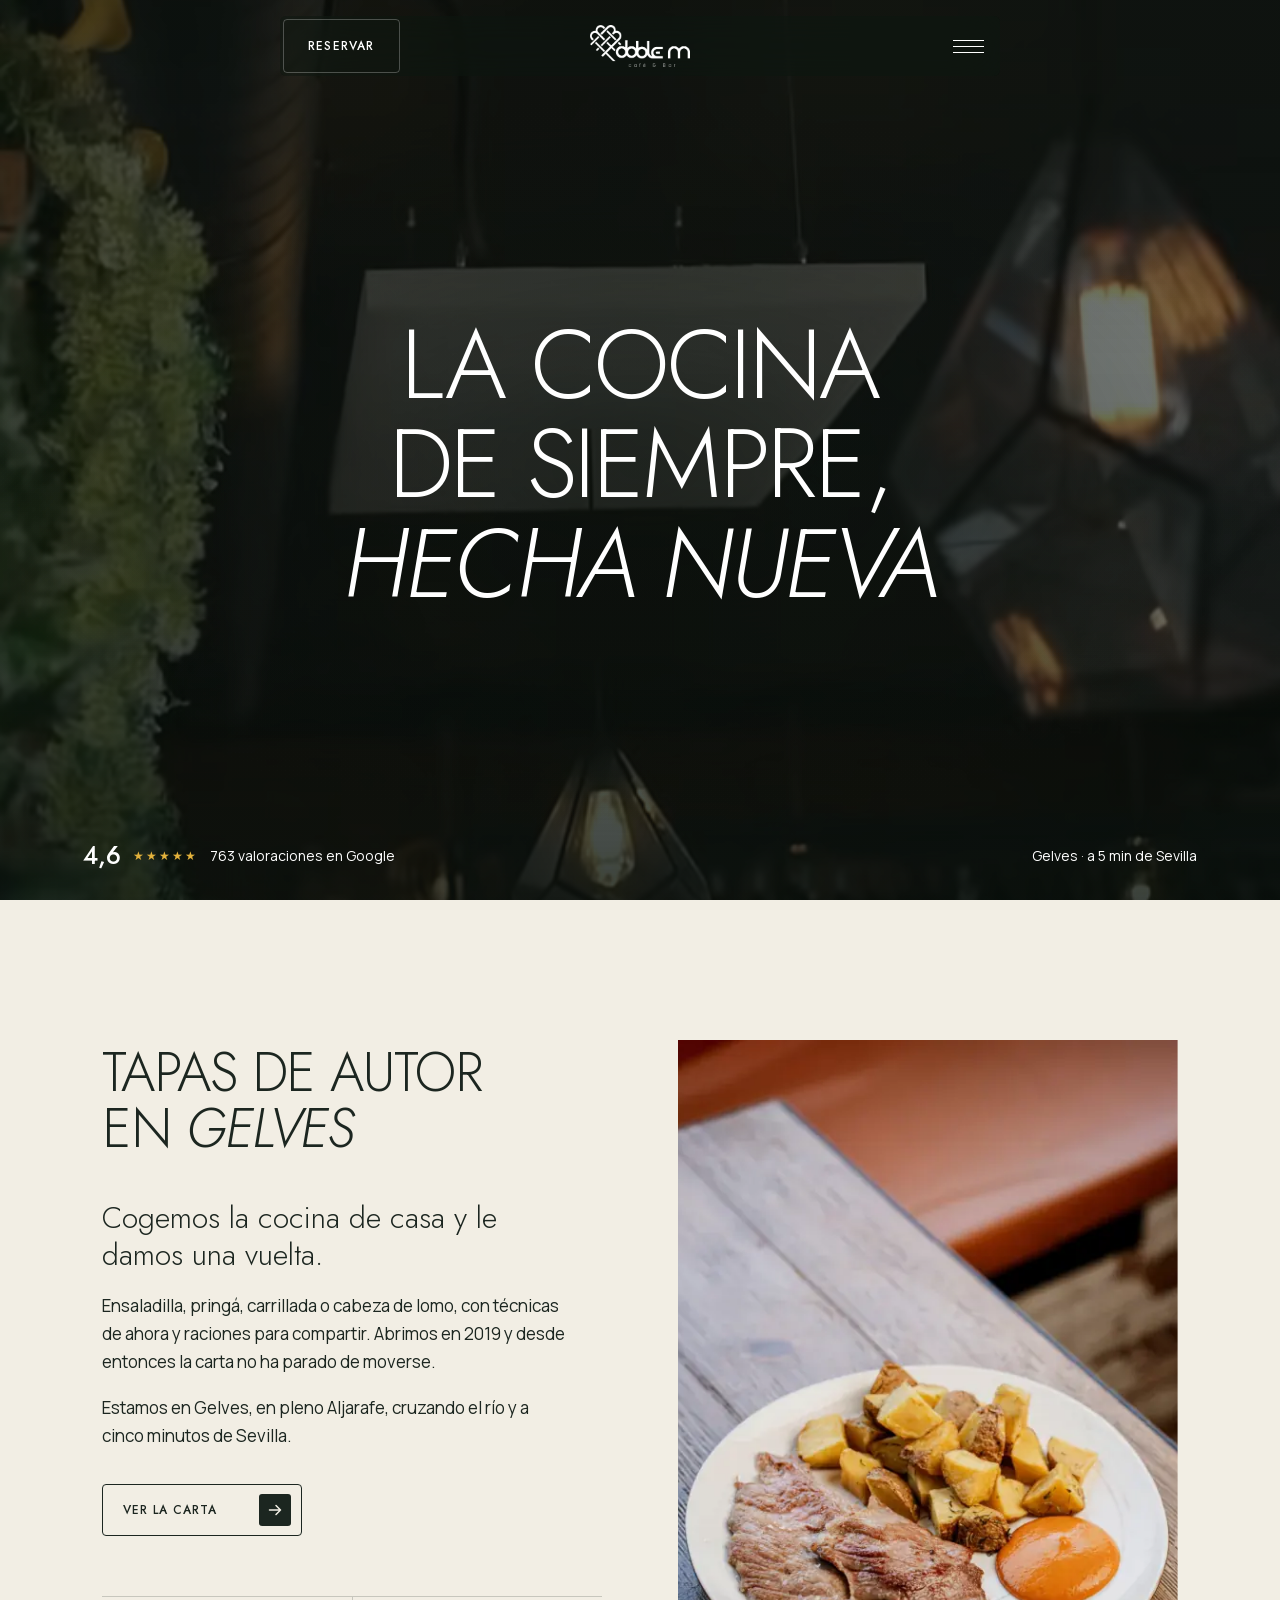
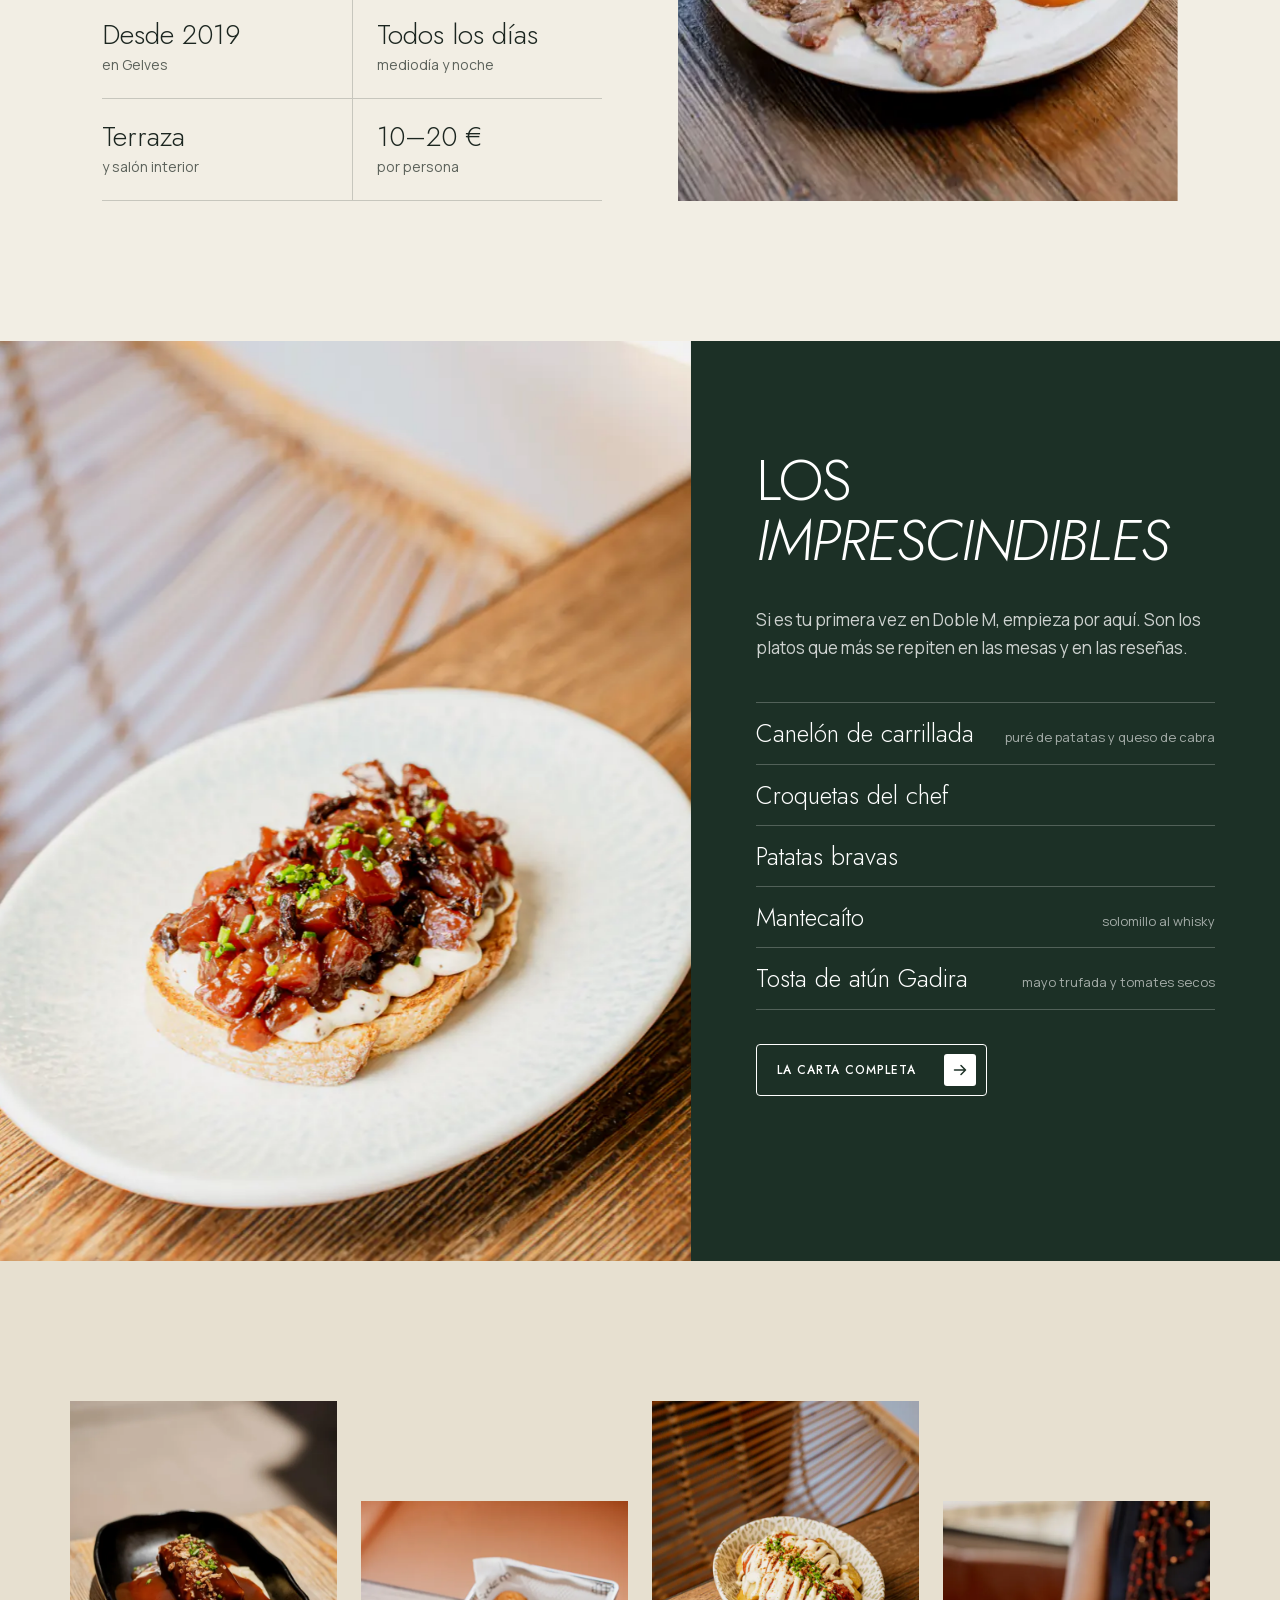
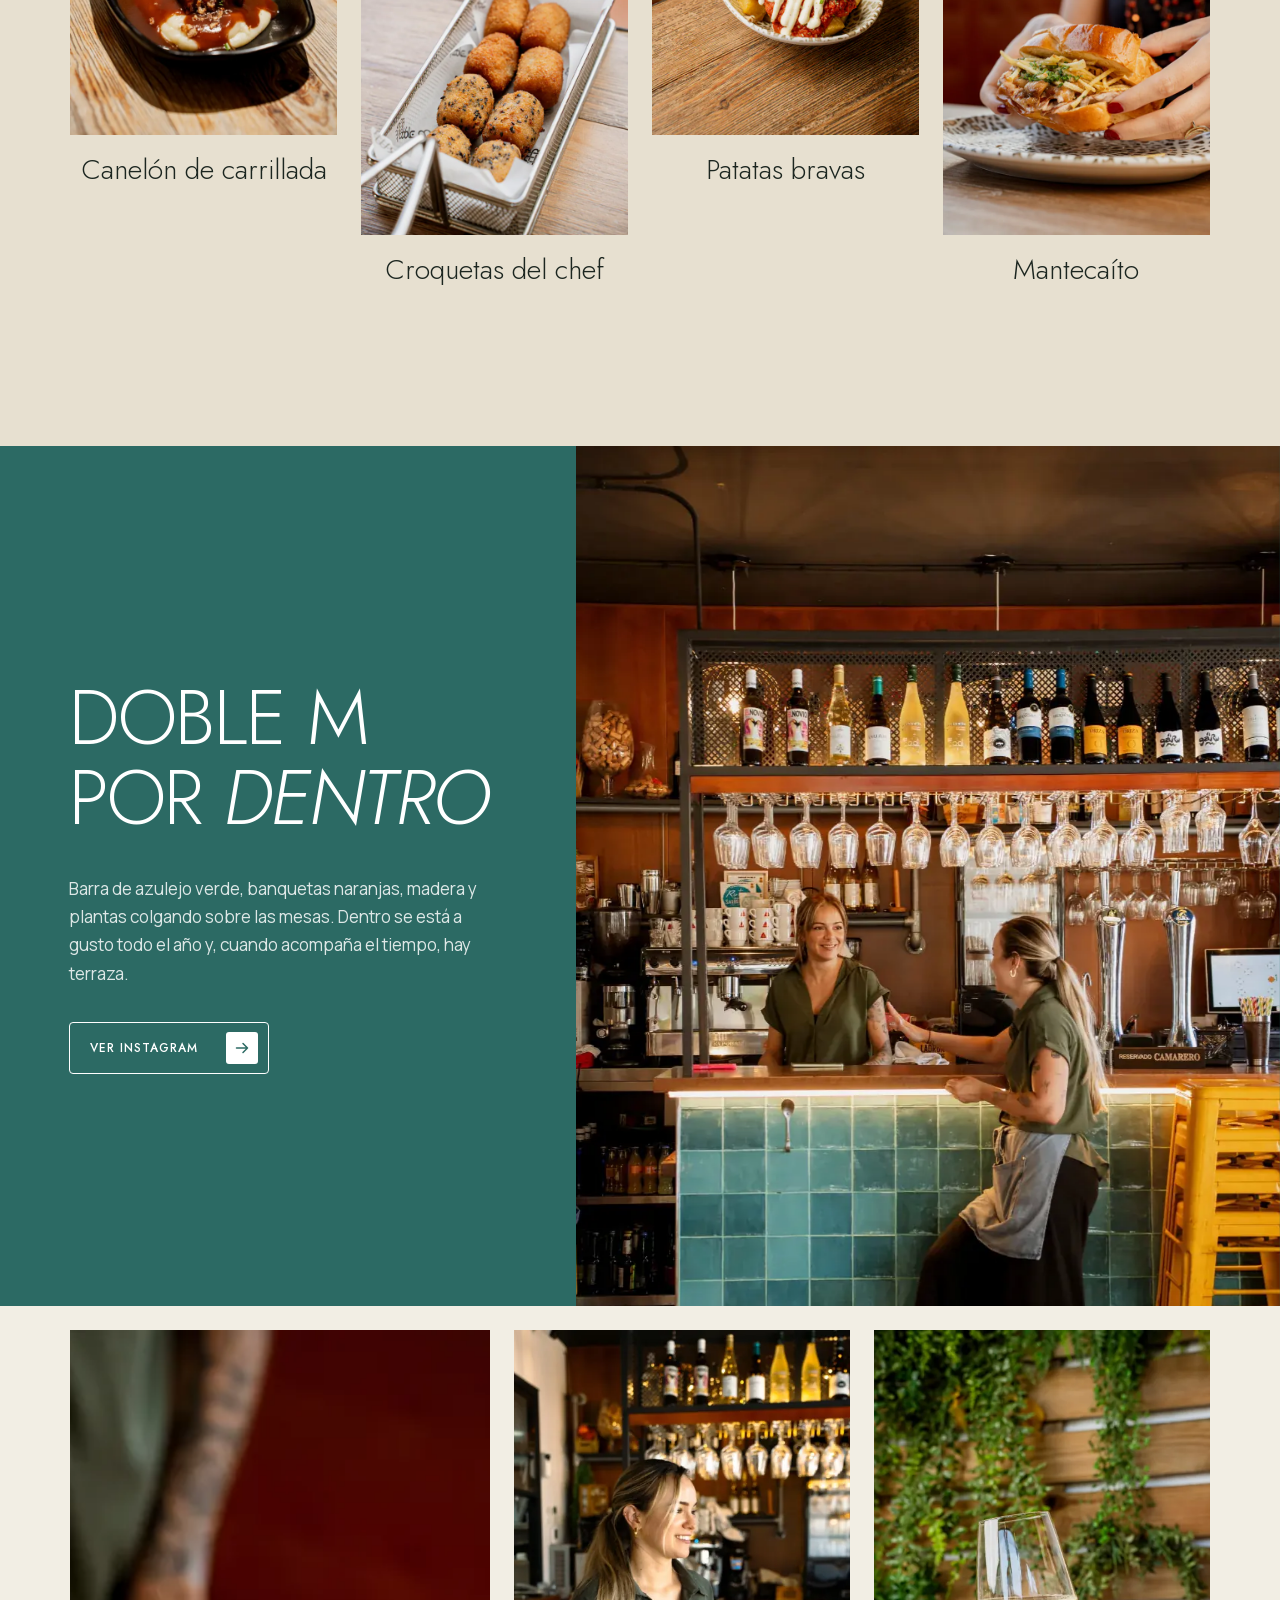
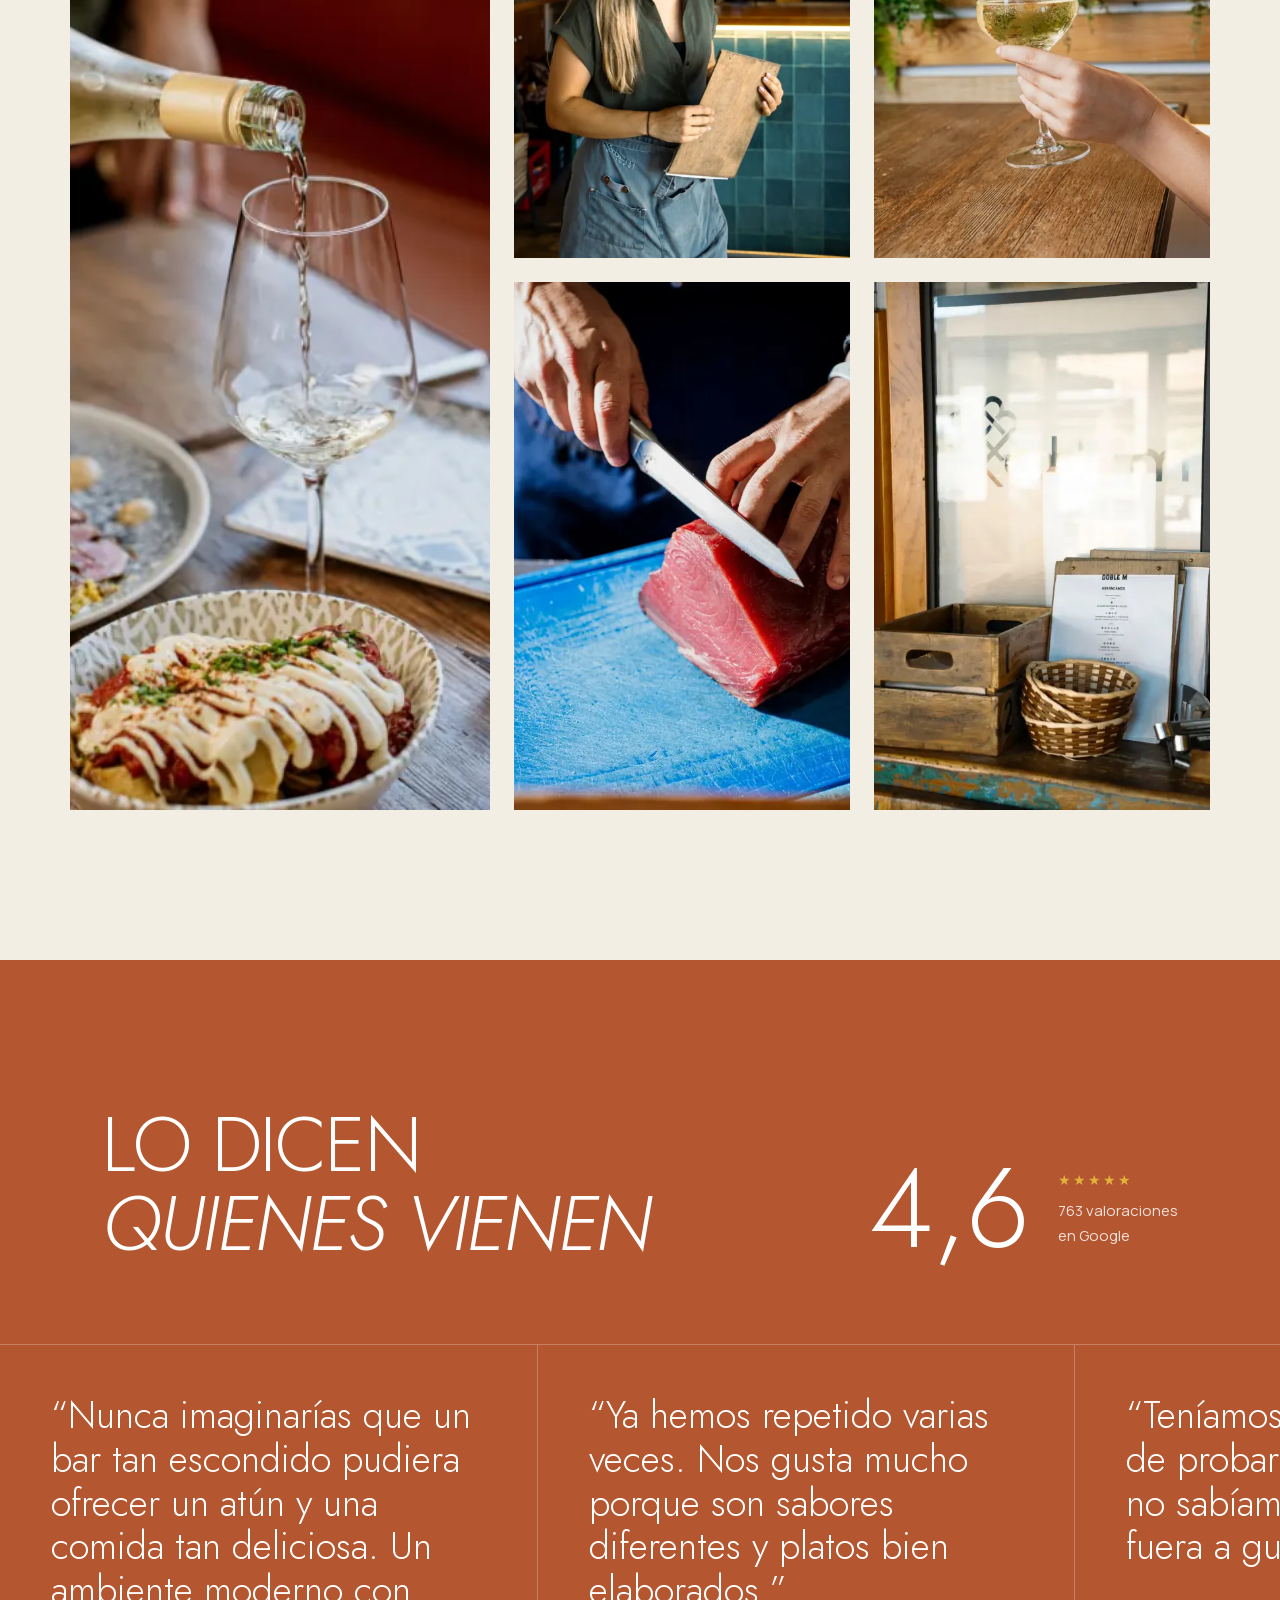
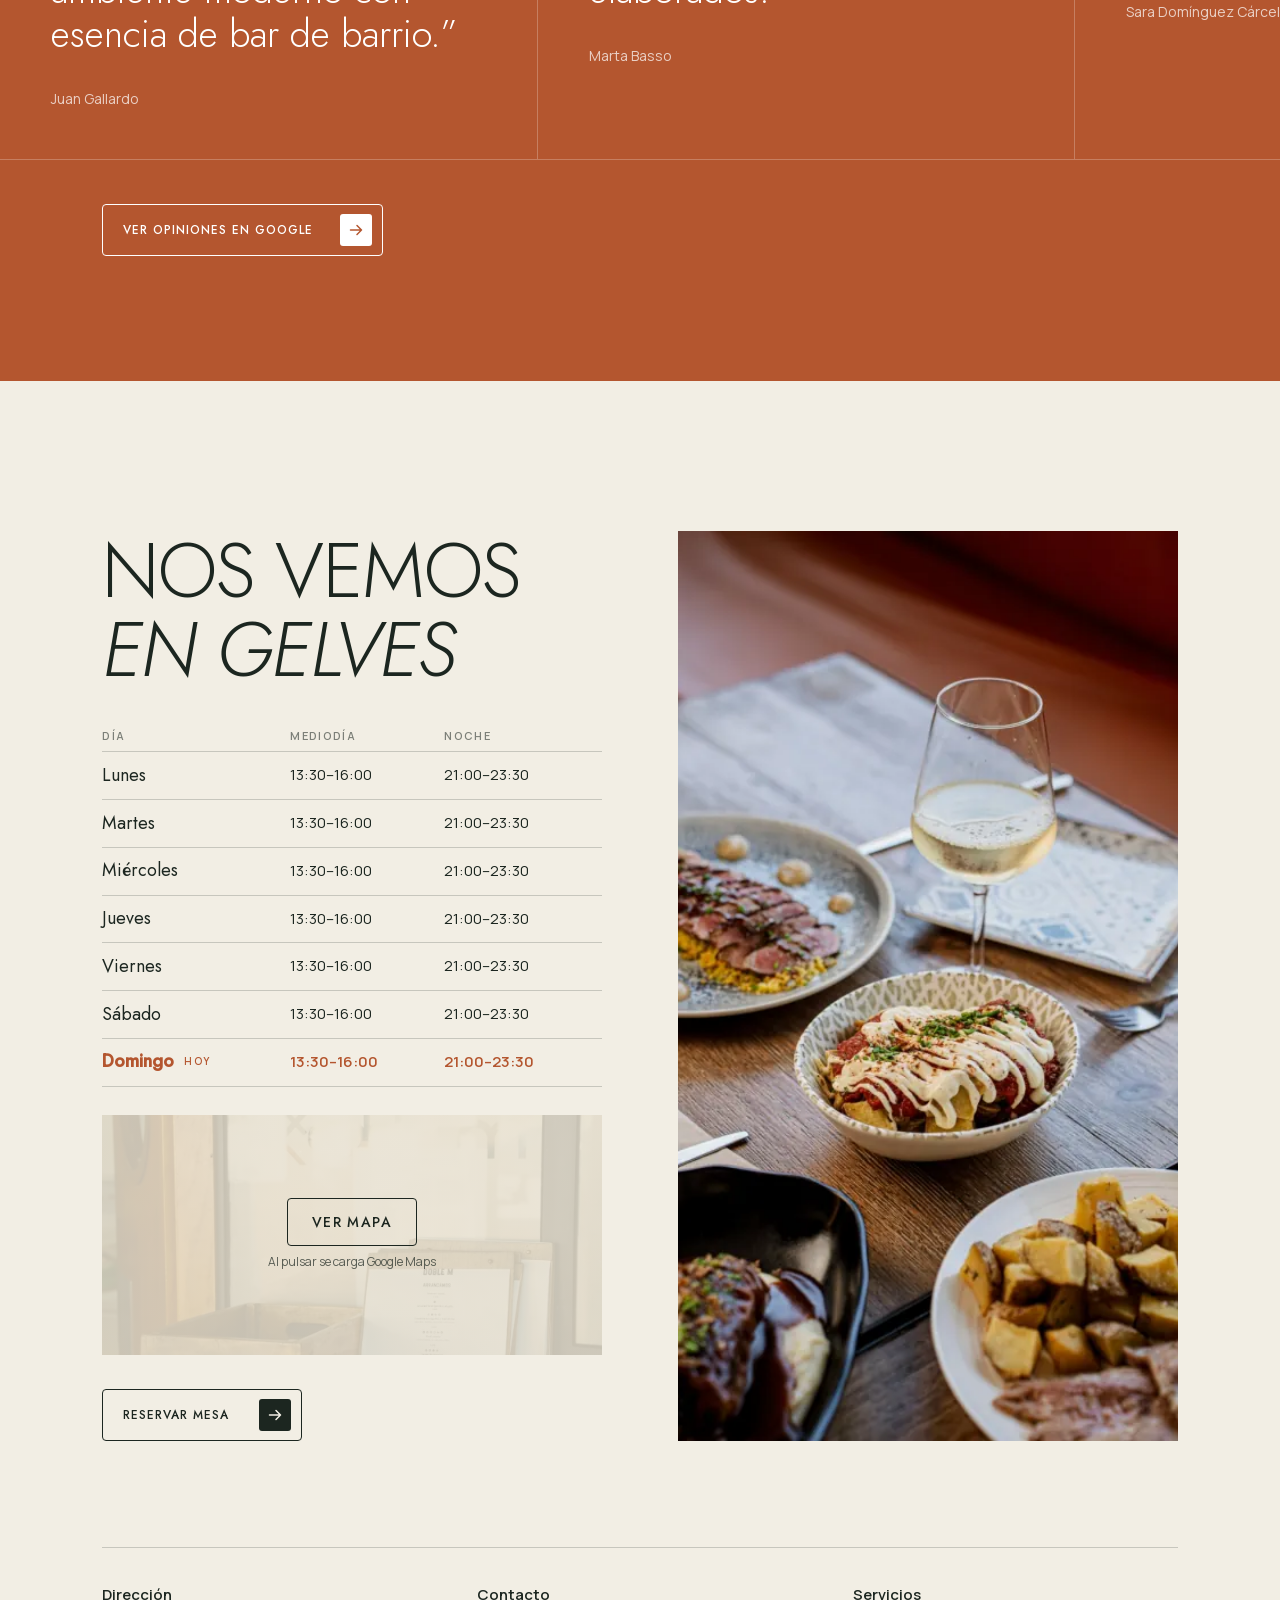
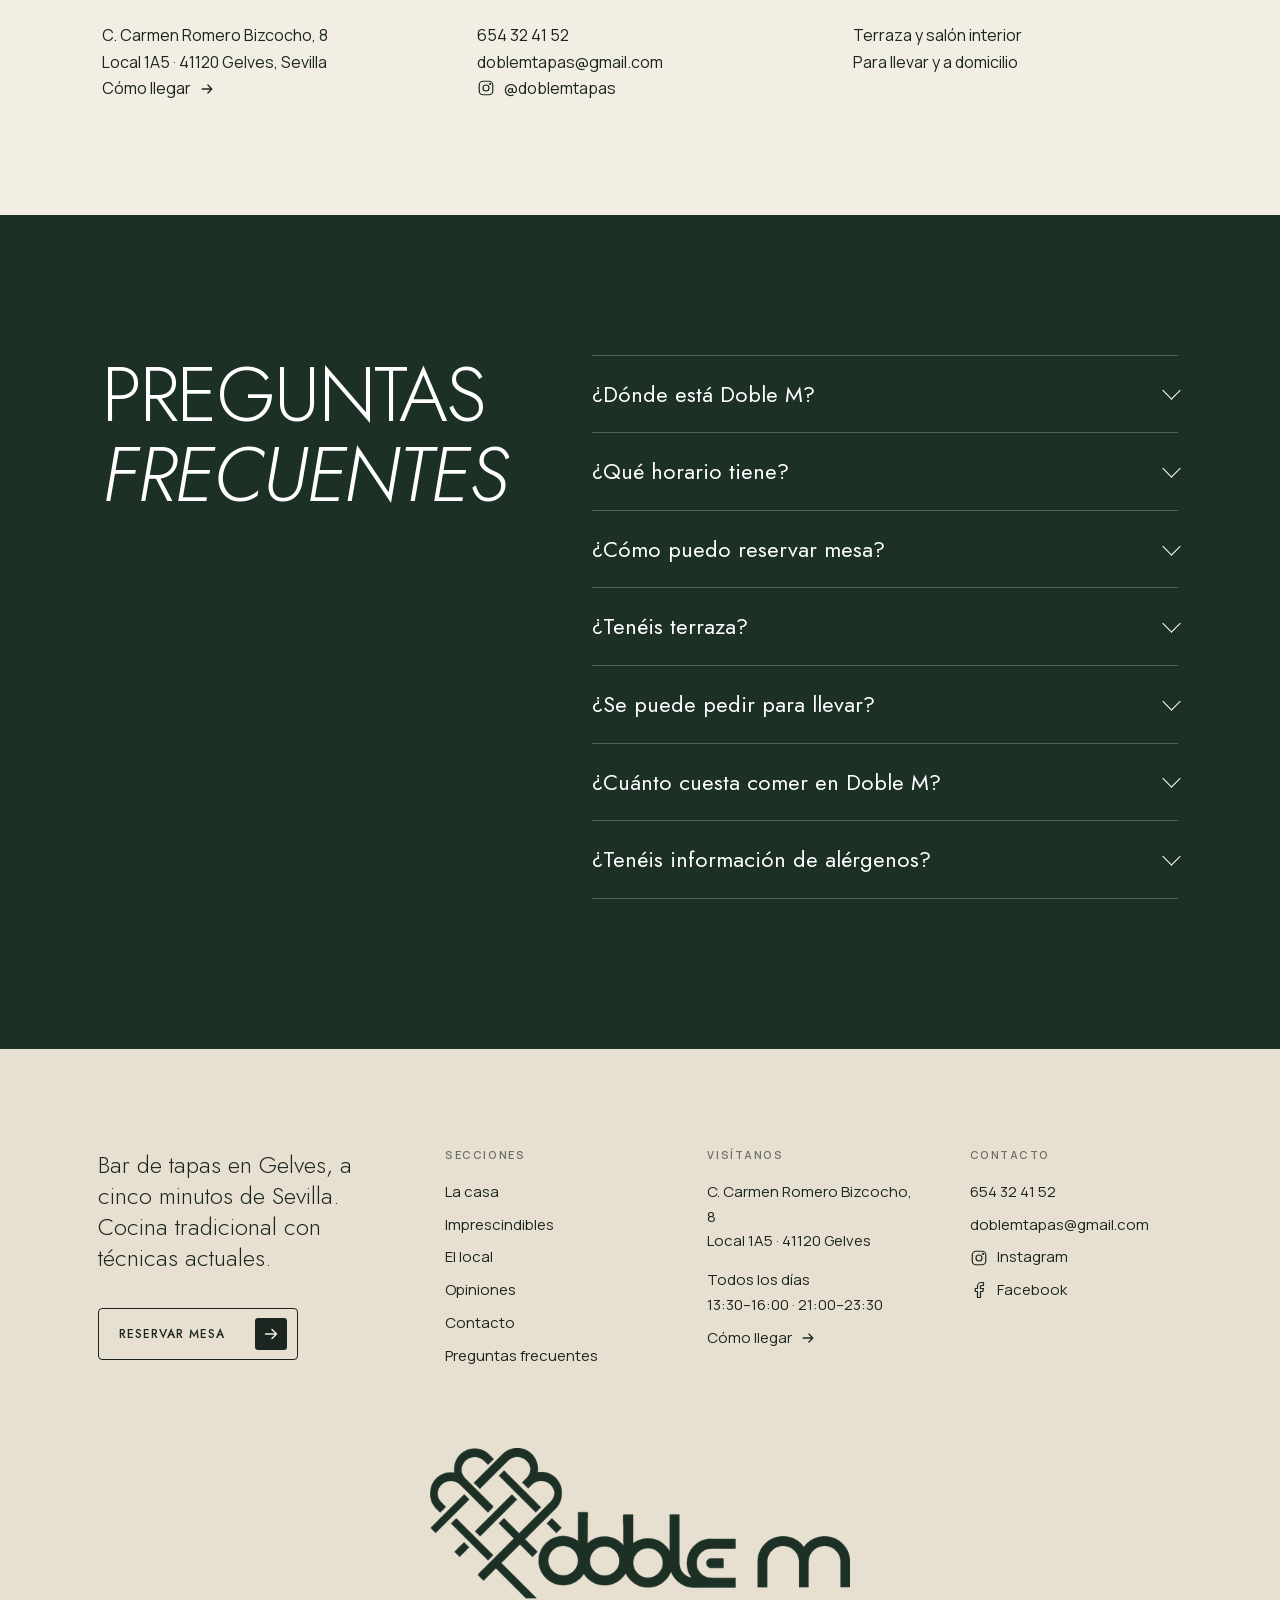
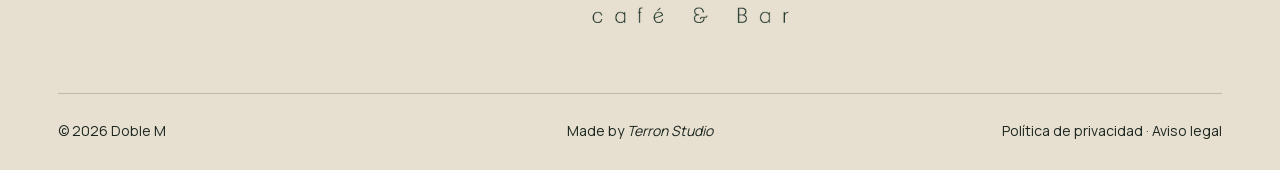
==== commit 4b7a8d63: "Iconos SVG de Instagram y Facebook en contacto y pie Co-Authored-By: Claude Opus 5.5 <noreply@anthro" ====
--- a/index.html
+++ b/index.html
@@ -10,7 +10,7 @@
   <meta property="og:type" content="website"><meta property="og:locale" content="es_ES"><meta property="og:site_name" content="Doble M"><meta property="og:title" content="Doble M · Bar de tapas en Gelves"><meta property="og:description" content="La cocina de siempre, hecha nueva. Tapas de autor a cinco minutos de Sevilla."><meta property="og:url" content="https://doblemtapas.es/"><meta property="og:image" content="https://doblemtapas.es/assets/og-doble-m.jpg"><meta property="og:image:width" content="1200"><meta property="og:image:height" content="630"><meta property="og:image:alt" content="Mesa de Doble M con magret de pato, bravas, presa ibérica y vino blanco"><meta name="twitter:card" content="summary_large_image"><meta name="twitter:title" content="Doble M · Bar de tapas en Gelves"><meta name="twitter:description" content="La cocina de siempre, hecha nueva. Tapas de autor a cinco minutos de Sevilla."><meta name="twitter:image" content="https://doblemtapas.es/assets/og-doble-m.jpg">
   <meta name="theme-color" content="#1c3026"><link rel="icon" href="assets/favicon-64.png" type="image/png" sizes="64x64"><link rel="icon" href="favicon.ico" sizes="16x16 32x32 48x48"><link rel="apple-touch-icon" href="assets/apple-touch-icon.png"><link rel="manifest" href="site.webmanifest">
   <link rel="preload" href="assets/fonts/jost-latin.woff2" as="font" type="font/woff2" crossorigin><link rel="preload" href="assets/fonts/manrope-latin.woff2" as="font" type="font/woff2" crossorigin><link rel="preload" href="assets/video/hero-poster.webp" as="image" fetchpriority="high">
-  <link rel="stylesheet" href="style.css?v=3">
+  <link rel="stylesheet" href="style.css?v=4">
   <script type="application/ld+json">{"@context":"https://schema.org","@graph":[{"@type":"Restaurant","@id":"https://doblemtapas.es/#restaurante","name":"Doble M","alternateName":["Bar Doble M","Doble M Tapas","Doble M café & bar"],"url":"https://doblemtapas.es/","image":["https://doblemtapas.es/assets/og-doble-m.jpg","https://doblemtapas.es/assets/img/tosta-atun-gadira.webp","https://doblemtapas.es/assets/img/barra-doble-m-gelves.webp","https://doblemtapas.es/assets/img/carrillada-pure.webp"],"logo":"https://doblemtapas.es/assets/icon-512.png","description":"Bar de tapas en Gelves, a cinco minutos de Sevilla. Cocina tradicional con técnicas actuales.","servesCuisine":["Tapas","Española","Andaluza"],"priceRange":"10-20 €","telephone":"+34654324152","email":"doblemtapas@gmail.com","address":{"@type":"PostalAddress","streetAddress":"C. Carmen Romero Bizcocho, 8, local 1A5","postalCode":"41120","addressLocality":"Gelves","addressRegion":"Sevilla","addressCountry":"ES"},"geo":{"@type":"GeoCoordinates","latitude":37.3262915,"longitude":-6.0345344},"hasMap":"https://share.google/s5pKeY7WLuWgQ7VyV","openingHoursSpecification":[{"@type":"OpeningHoursSpecification","dayOfWeek":["Monday","Tuesday","Wednesday","Thursday","Friday","Saturday","Sunday"],"opens":"13:30","closes":"16:00"},{"@type":"OpeningHoursSpecification","dayOfWeek":["Monday","Tuesday","Wednesday","Thursday","Friday","Saturday","Sunday"],"opens":"21:00","closes":"23:30"}],"acceptsReservations":"True","hasMenu":"https://kekomo.es/carta/doble-m","amenityFeature":[{"@type":"LocationFeatureSpecification","name":"Terraza","value":true},{"@type":"LocationFeatureSpecification","name":"Aire acondicionado","value":true},{"@type":"LocationFeatureSpecification","name":"Accesible en silla de ruedas","value":true},{"@type":"LocationFeatureSpecification","name":"Comida para llevar","value":true},{"@type":"LocationFeatureSpecification","name":"Servicio a domicilio","value":true}],"potentialAction":{"@type":"ReserveAction","target":{"@type":"EntryPoint","urlTemplate":"https://reservation.dish.co/widget/hydra-87f94970-ab9d-11ed-98c5-9d023a43b260","inLanguage":"es","actionPlatform":["http://schema.org/DesktopWebPlatform","http://schema.org/MobileWebPlatform"]},"result":{"@type":"FoodEstablishmentReservation","name":"Reserva en Doble M"}},"sameAs":["https://www.instagram.com/doblemtapas/","https://www.facebook.com/people/Doble-M/100063648757755/","https://doblem.eatbu.com/"],"foundingDate":"2019","currenciesAccepted":"EUR","areaServed":[{"@type":"City","name":"Gelves"},{"@type":"AdministrativeArea","name":"Aljarafe"},{"@type":"City","name":"Sevilla"}],"slogan":"La cocina de siempre, hecha nueva","keywords":"bar de tapas en Gelves, tapas Aljarafe, restaurante cerca de Sevilla, tapas de autor","openingHours":["Mo-Su 13:30-16:00","Mo-Su 21:00-23:30"]},{"@type":"WebSite","@id":"https://doblemtapas.es/#web","url":"https://doblemtapas.es/","name":"Doble M","inLanguage":"es","publisher":{"@id":"https://doblemtapas.es/#restaurante"}},{"@type":"FAQPage","@id":"https://doblemtapas.es/#preguntas","mainEntity":[{"@type":"Question","name":"¿Dónde está Doble M?","acceptedAnswer":{"@type":"Answer","text":"En C. Carmen Romero Bizcocho, 8, local 1A5, 41120 Gelves (Sevilla), en el Aljarafe, a unos cinco minutos de Sevilla."}},{"@type":"Question","name":"¿Qué horario tiene?","acceptedAnswer":{"@type":"Answer","text":"Abrimos todos los días, de lunes a domingo, de 13:30 a 16:00 y de 21:00 a 23:30."}},{"@type":"Question","name":"¿Cómo puedo reservar mesa?","acceptedAnswer":{"@type":"Answer","text":"Desde esta web con el botón «Reservar mesa» o llamando al 654 32 41 52. Para grupos grandes, mejor por teléfono."}},{"@type":"Question","name":"¿Tenéis terraza?","acceptedAnswer":{"@type":"Answer","text":"Sí. Tenemos terraza y salón interior con aire acondicionado."}},{"@type":"Question","name":"¿Se puede pedir para llevar?","acceptedAnswer":{"@type":"Answer","text":"Sí, hay comida para llevar y servicio a domicilio. Llámanos y te contamos."}},{"@type":"Question","name":"¿Cuánto cuesta comer en Doble M?","acceptedAnswer":{"@type":"Answer","text":"El precio medio está entre 10 y 20 € por persona. Las tapas van desde 4 € y hay raciones y platos para compartir."}},{"@type":"Question","name":"¿Tenéis información de alérgenos?","acceptedAnswer":{"@type":"Answer","text":"Sí. En nuestra carta tienes los alérgenos de cada plato y también puedes preguntar al equipo en sala."}}]}]}</script>
 </head>
 <body>
@@ -147,7 +147,7 @@
       <div class="contact-photo reveal"><img srcset="assets/img/mesa-tapas-640.webp 640w, assets/img/mesa-tapas.webp 1080w" sizes="(max-width:800px) 100vw, 40vw" src="assets/img/mesa-tapas.webp" width="1080" height="1350" decoding="async" loading="lazy" alt="Mesa de Doble M con magret, bravas, presa y vino blanco"></div>
       <div class="contact-details">
         <div class="reveal"><h3>Dirección</h3><p>C. Carmen Romero Bizcocho, 8<br>Local 1A5 · 41120 Gelves, Sevilla</p><a href="https://www.google.com/maps/search/?api=1&amp;query=Bar%20Doble%20M%20Gelves" target="_blank" rel="noopener">Cómo llegar <span class="icon-arrow" aria-hidden="true"></span></a></div>
-        <div class="reveal"><h3>Contacto</h3><a href="tel:+34654324152">654 32 41 52</a><a href="mailto:doblemtapas@gmail.com">doblemtapas@gmail.com</a><a href="https://www.instagram.com/doblemtapas/" target="_blank" rel="noopener">@doblemtapas</a></div>
+        <div class="reveal"><h3>Contacto</h3><a href="tel:+34654324152">654 32 41 52</a><a href="mailto:doblemtapas@gmail.com">doblemtapas@gmail.com</a><a class="social-link" href="https://www.instagram.com/doblemtapas/" target="_blank" rel="noopener"><svg class="ico" viewBox="0 0 24 24" aria-hidden="true"><rect x="3" y="3" width="18" height="18" rx="5"/><circle cx="12" cy="12" r="4"/><circle cx="17.5" cy="6.5" r=".6" fill="currentColor"/></svg>@doblemtapas</a></div>
         <div class="reveal"><h3>Servicios</h3><p>Terraza y salón interior<br>Para llevar y a domicilio</p></div>
       </div>
     </section>
@@ -191,8 +191,8 @@
         <h3>Contacto</h3>
         <a href="tel:+34654324152">654 32 41 52</a>
         <a href="mailto:doblemtapas@gmail.com">doblemtapas@gmail.com</a>
-        <a href="https://www.instagram.com/doblemtapas/" target="_blank" rel="noopener">Instagram</a>
-        <a href="https://www.facebook.com/people/Doble-M/100063648757755/" target="_blank" rel="noopener">Facebook</a>
+        <a class="social-link" href="https://www.instagram.com/doblemtapas/" target="_blank" rel="noopener"><svg class="ico" viewBox="0 0 24 24" aria-hidden="true"><rect x="3" y="3" width="18" height="18" rx="5"/><circle cx="12" cy="12" r="4"/><circle cx="17.5" cy="6.5" r=".6" fill="currentColor"/></svg>Instagram</a>
+        <a class="social-link" href="https://www.facebook.com/people/Doble-M/100063648757755/" target="_blank" rel="noopener"><svg class="ico" viewBox="0 0 24 24" aria-hidden="true"><path d="M18 2h-3a5 5 0 0 0-5 5v3H7v4h3v8h4v-8h3l1-4h-4V7a1 1 0 0 1 1-1h3z"/></svg>Facebook</a>
       </div>
     </div>
     <a class="footer-logo reveal" href="#inicio" aria-label="Doble M, volver arriba"><img src="assets/logo-doble-m.webp" alt="" width="600" height="250" loading="lazy"></a>
--- a/style.css
+++ b/style.css
@@ -200,6 +200,8 @@
 .footer-col a,.footer-col p{font-size:15px}
 .footer-col p+p{margin-top:6px}
 .footer-col a{transition:color .3s}
+.ico{width:18px;height:18px;flex:none;fill:none;stroke:currentColor;stroke-width:1.6;stroke-linecap:round;stroke-linejoin:round}
+.social-link{display:inline-flex!important;align-items:center;gap:9px}
 .footer-logo{display:block;width:min(420px,60%);margin:0 auto}
 .footer-logo img{height:auto;object-fit:contain}
 .footer-bottom{display:grid;grid-template-columns:1fr auto 1fr;gap:16px;margin-top:70px;padding-top:25px;border-top:1px solid var(--line);font-size:14px}
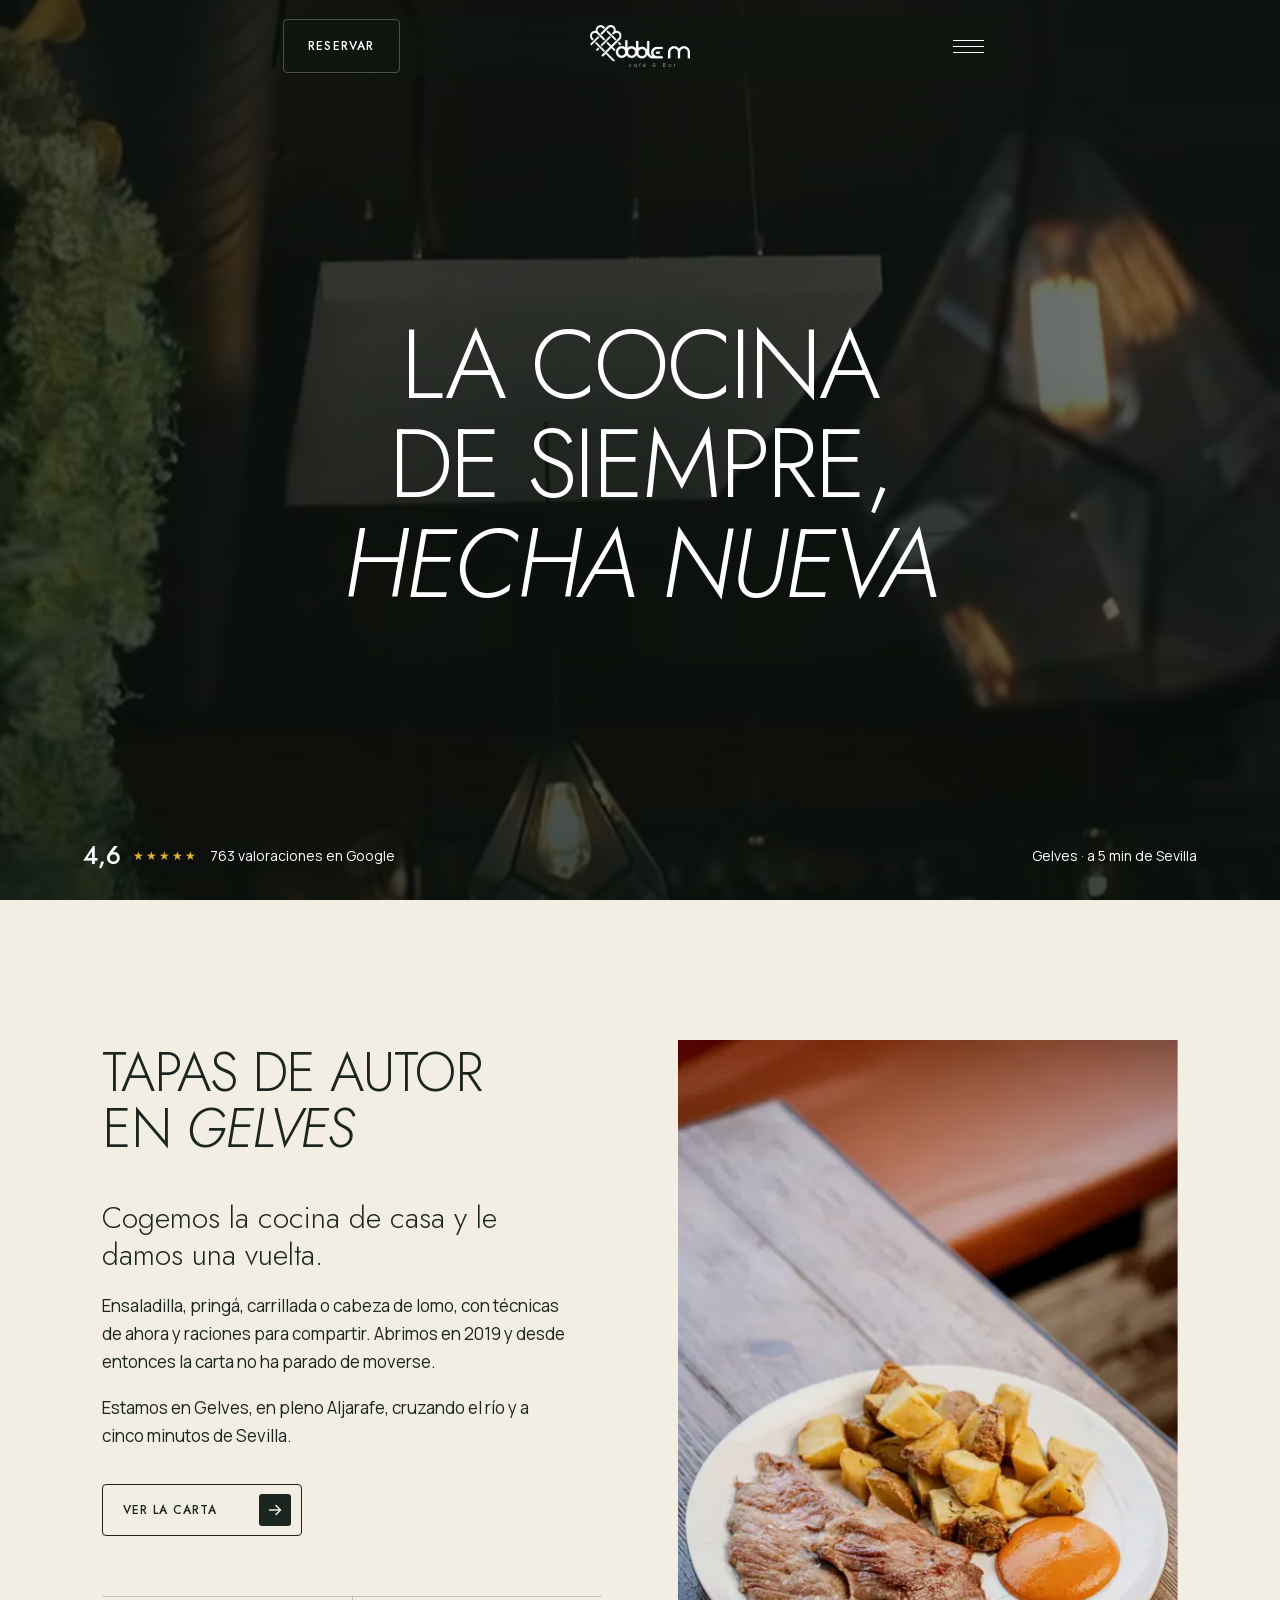
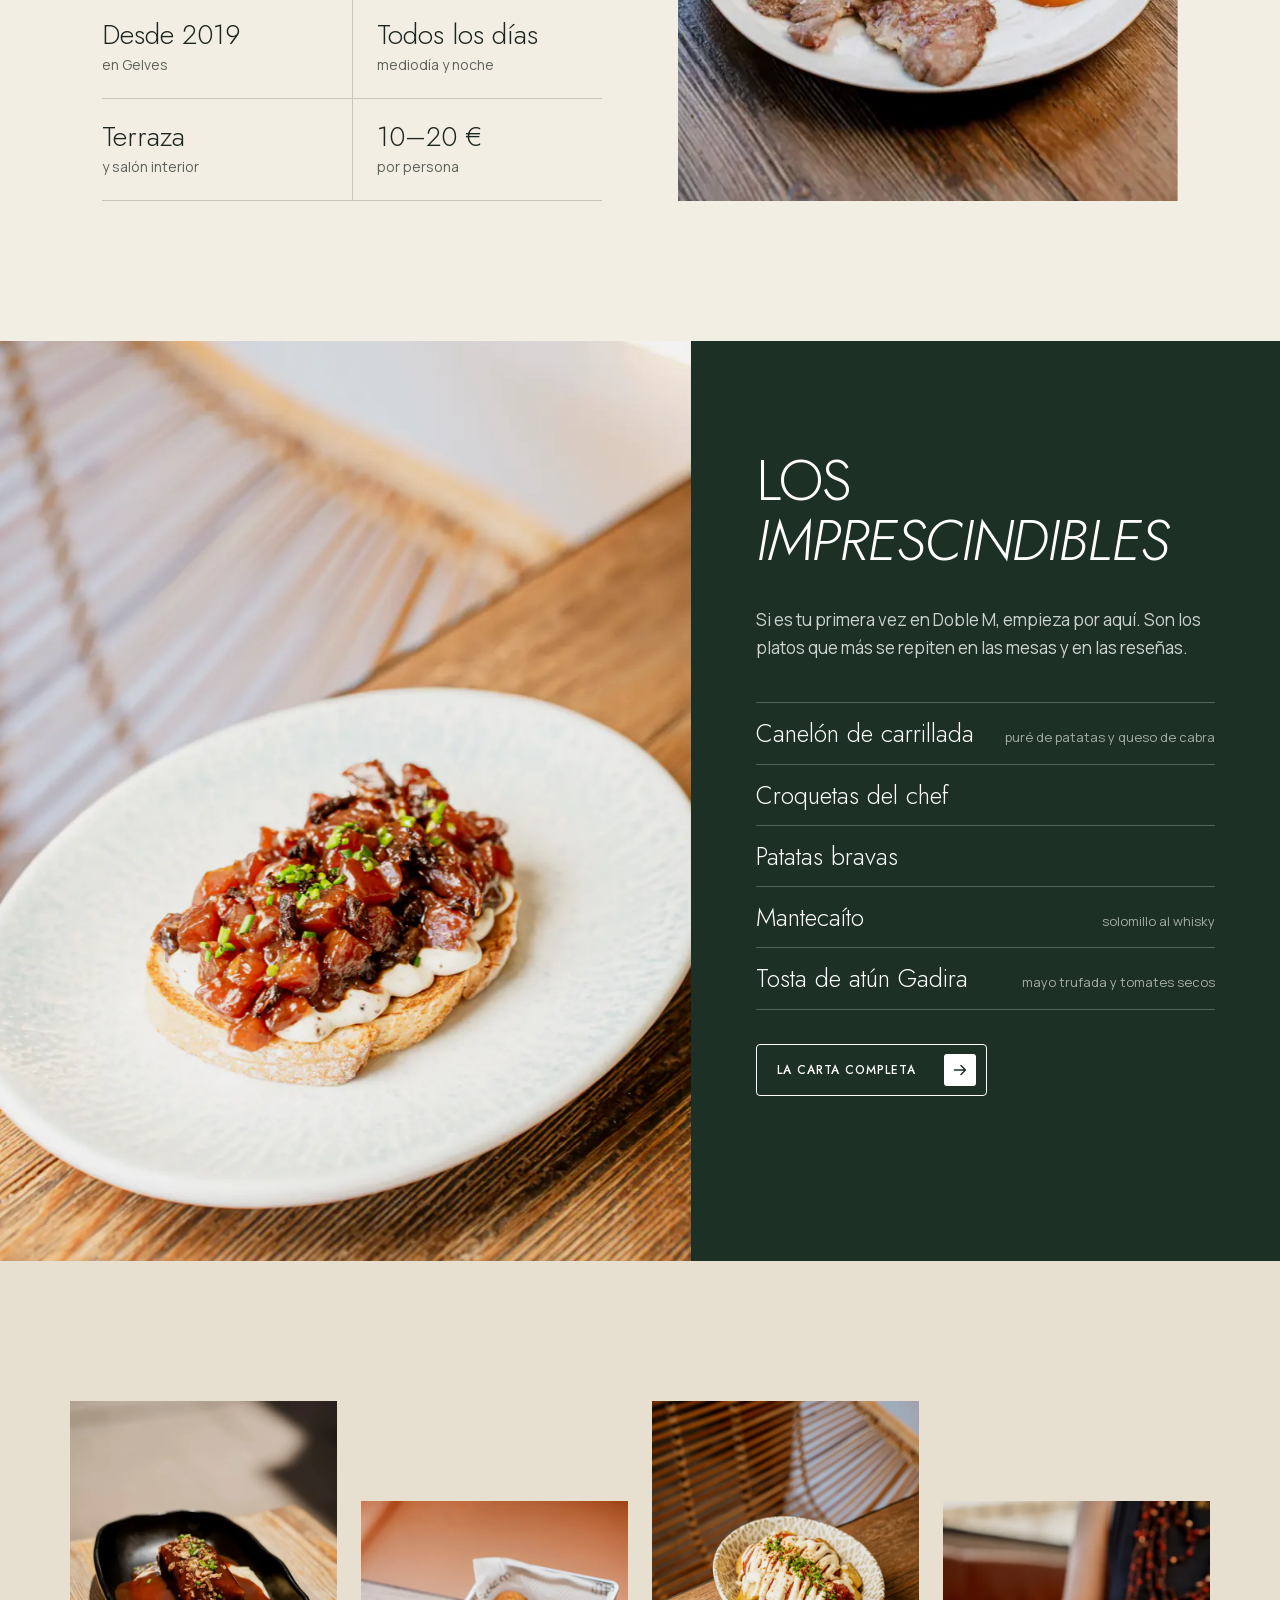
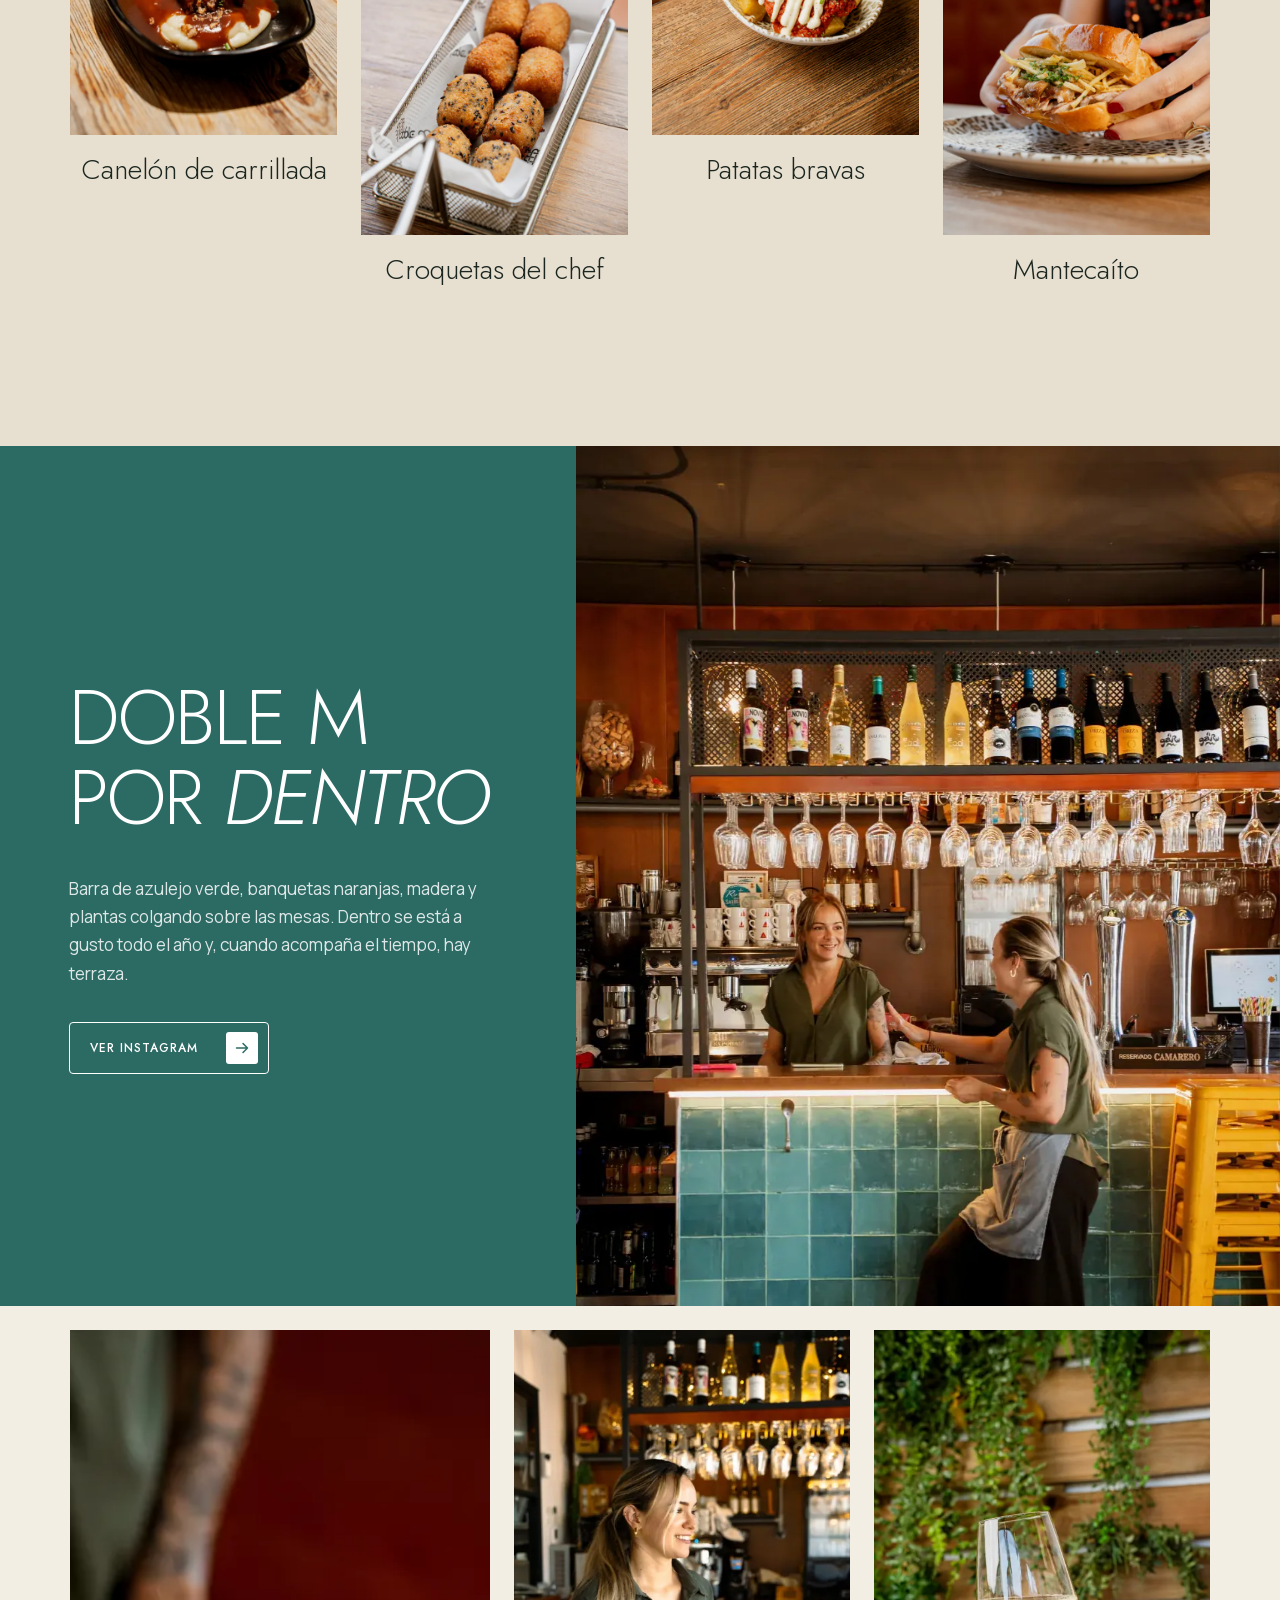
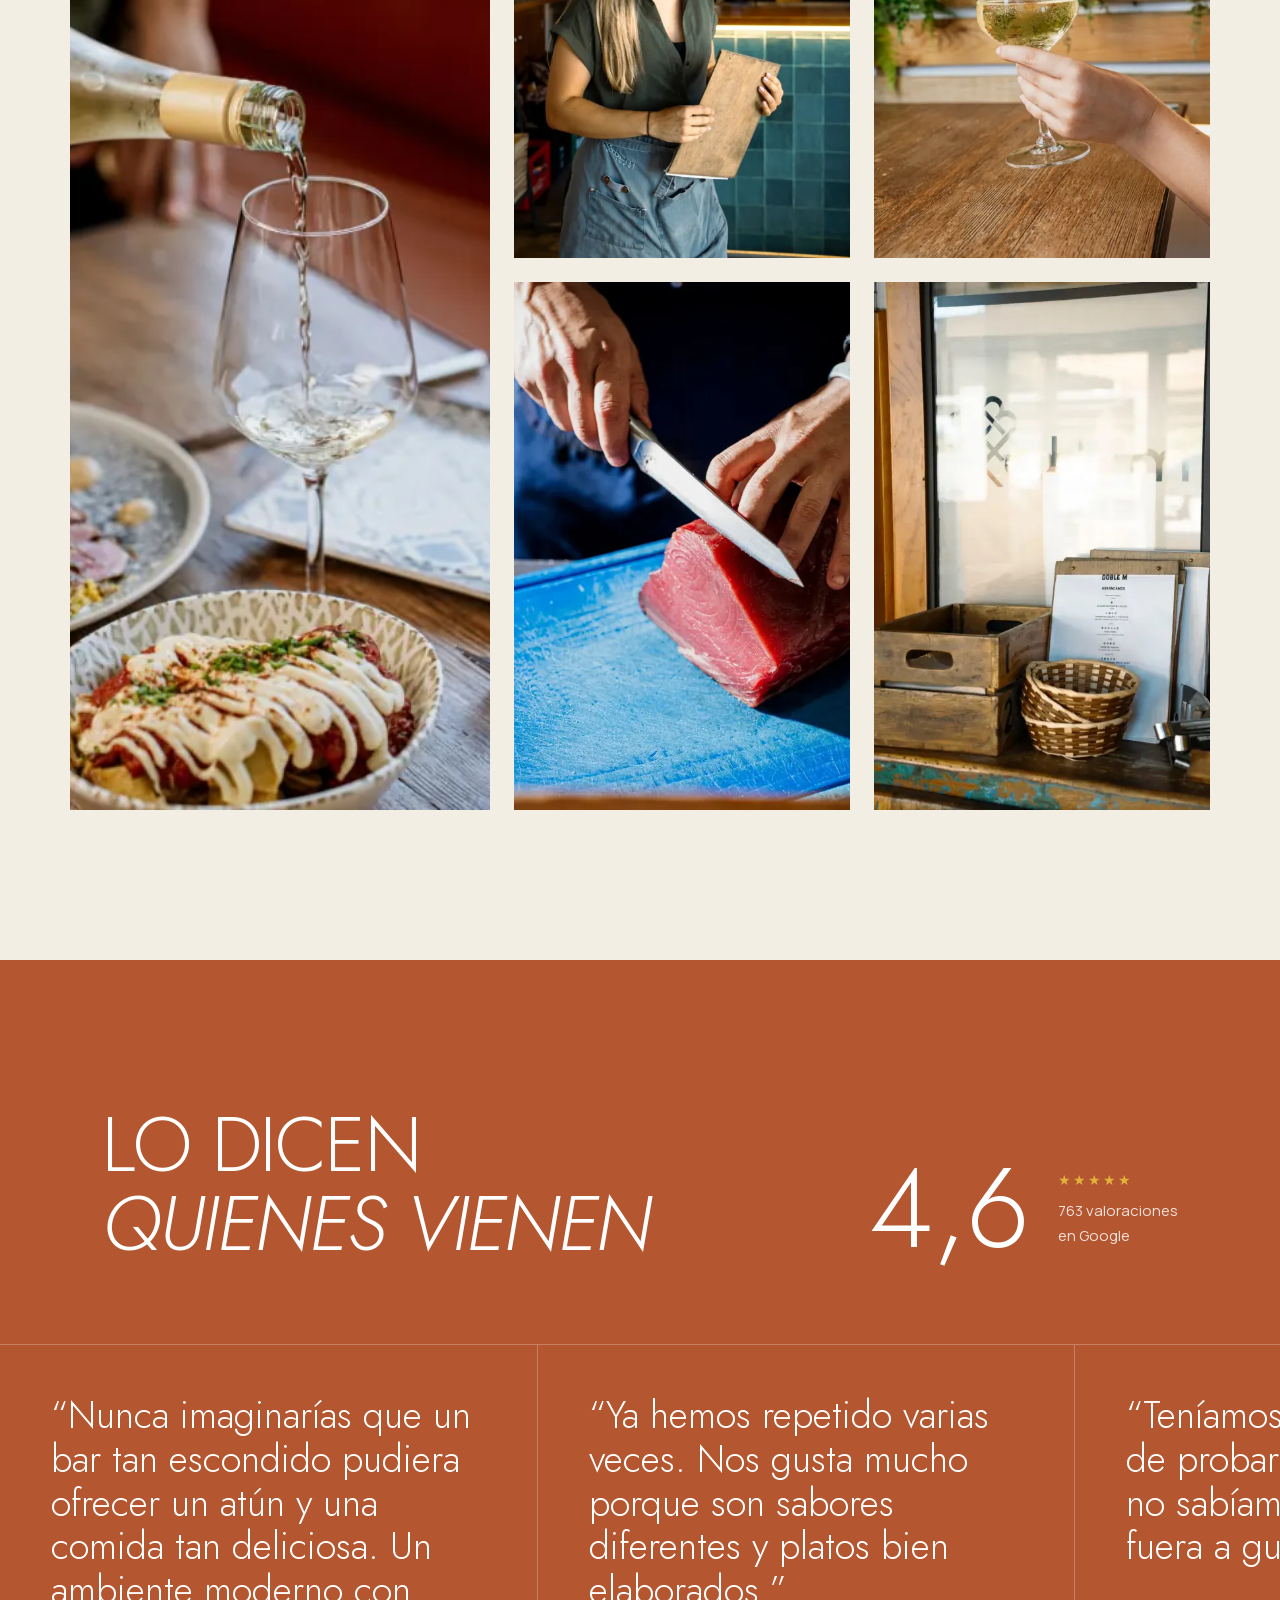
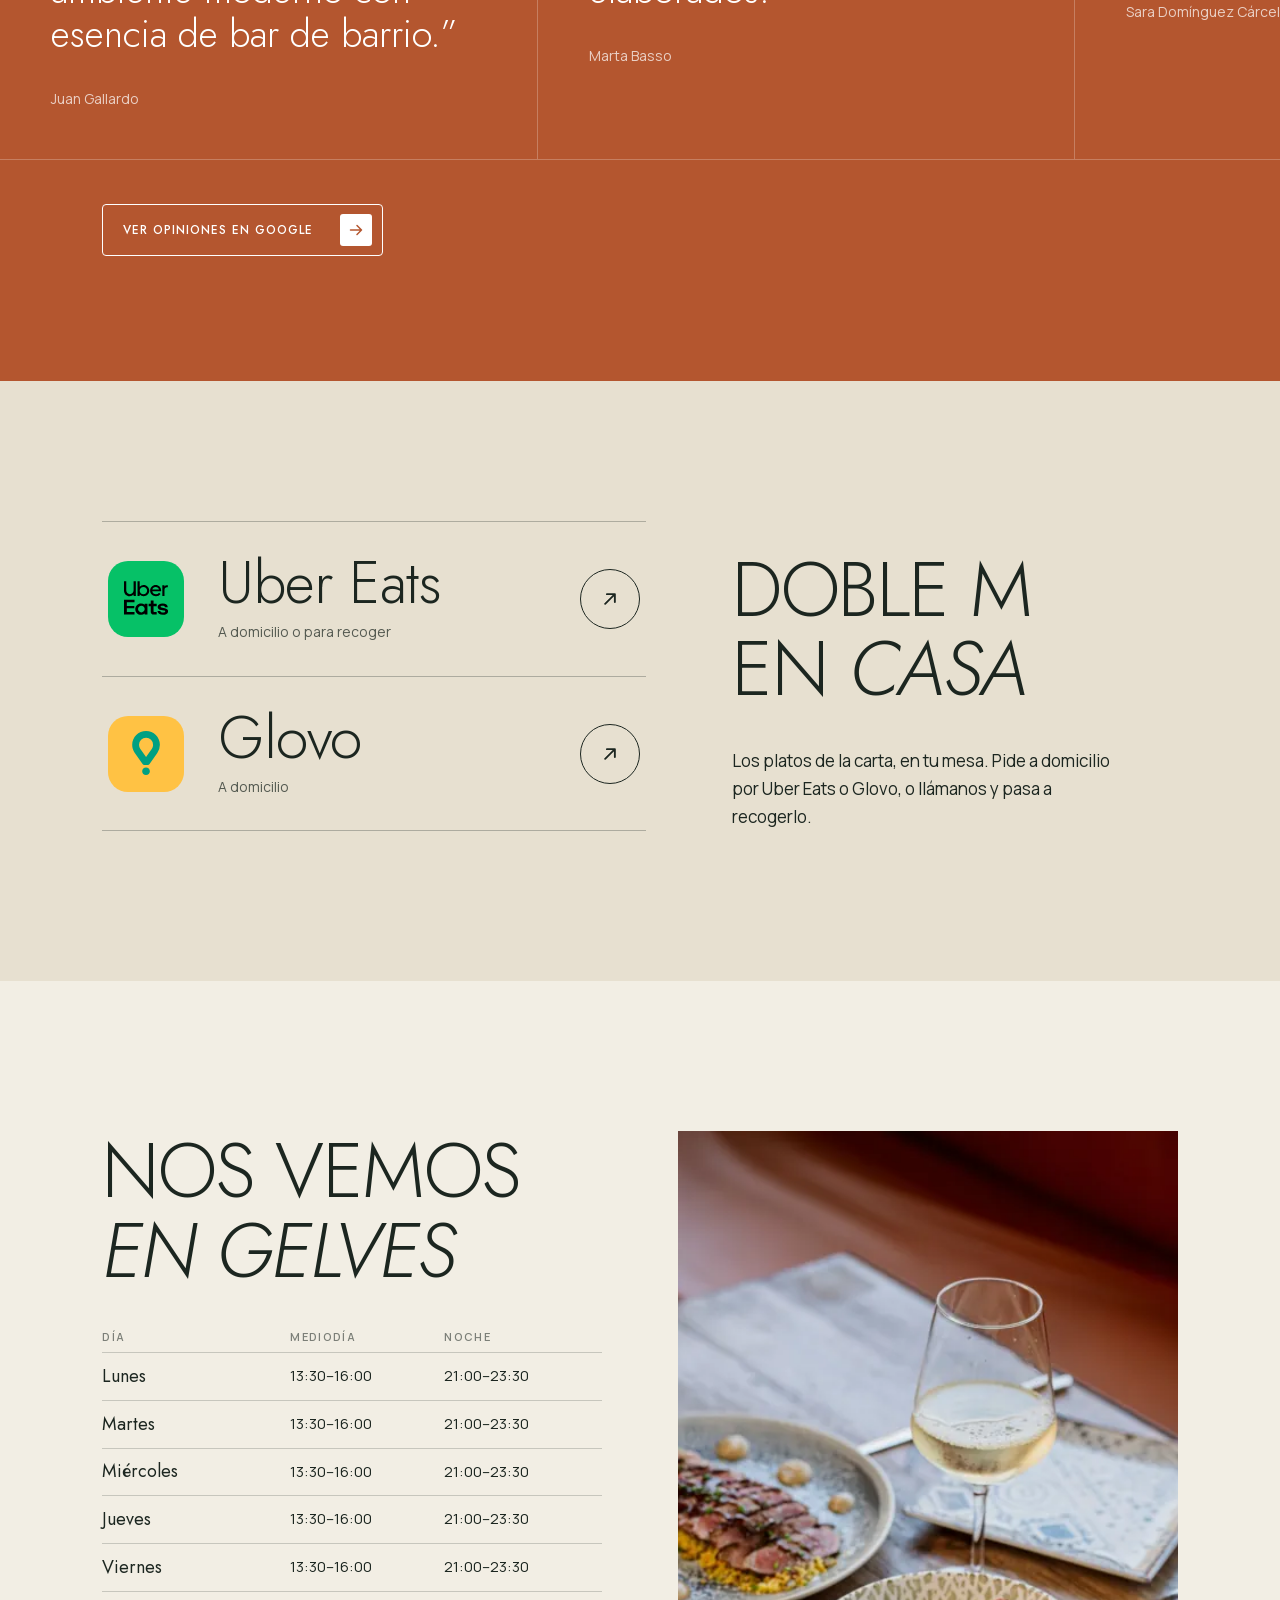
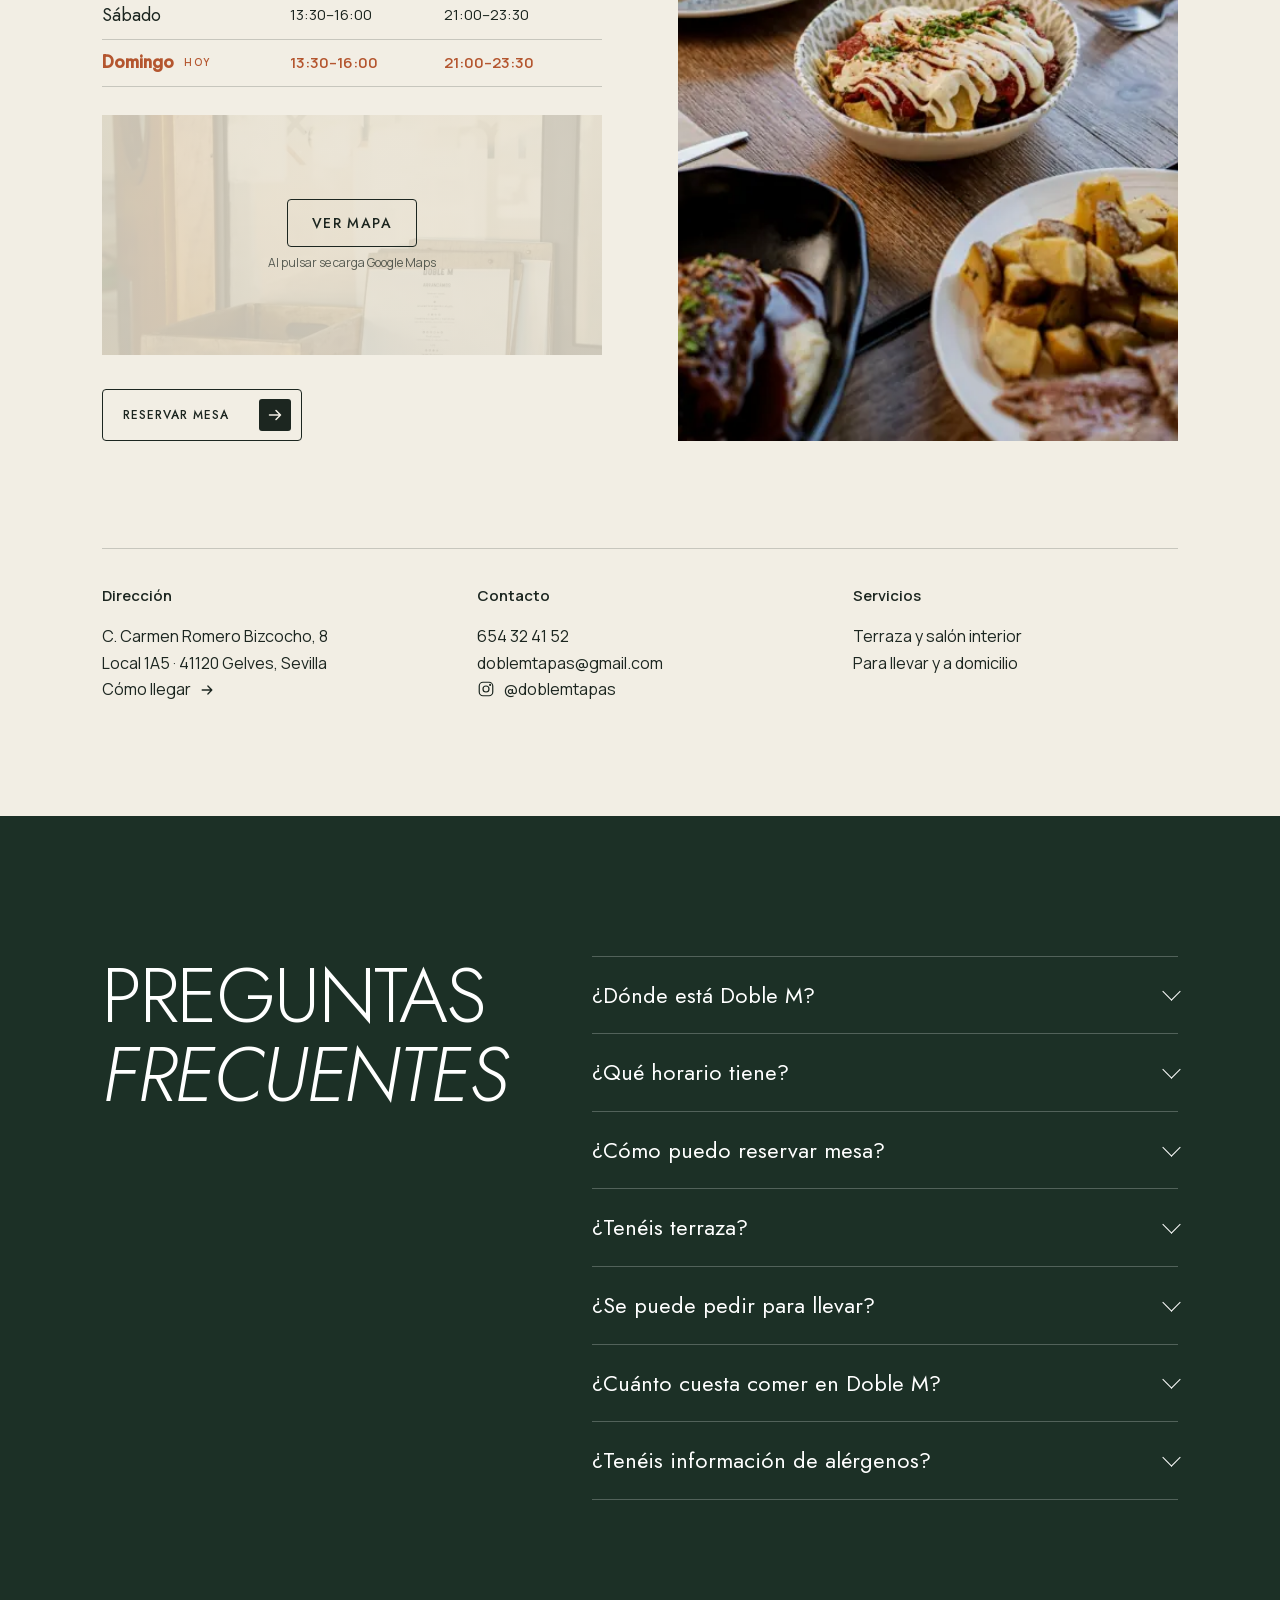
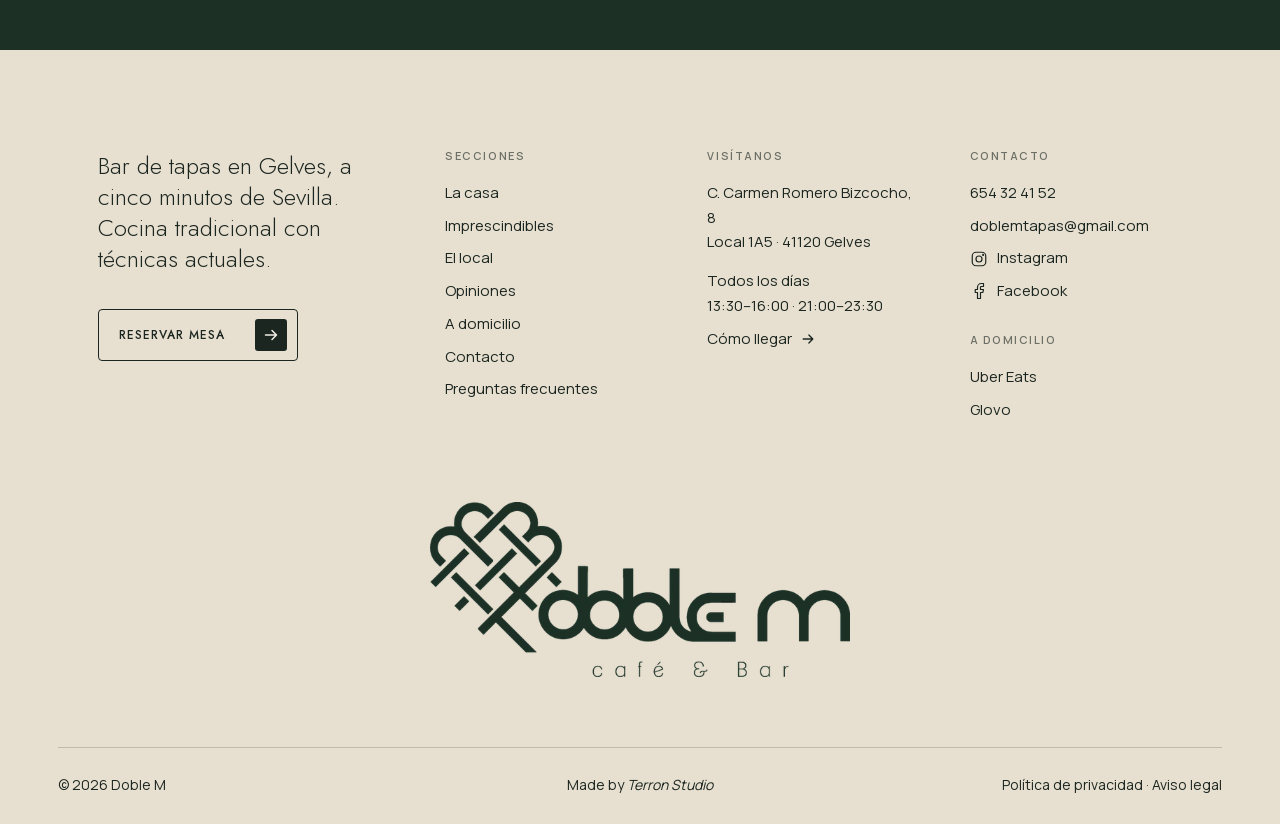
==== commit c205349e: "Sección a domicilio con Uber Eats y Glovo Enlaces a las fichas de Uber Eats y Glovo en una sección n" ====
--- a/index.html
+++ b/index.html
@@ -10,8 +10,8 @@
   <meta property="og:type" content="website"><meta property="og:locale" content="es_ES"><meta property="og:site_name" content="Doble M"><meta property="og:title" content="Doble M · Bar de tapas en Gelves"><meta property="og:description" content="La cocina de siempre, hecha nueva. Tapas de autor a cinco minutos de Sevilla."><meta property="og:url" content="https://doblemtapas.es/"><meta property="og:image" content="https://doblemtapas.es/assets/og-doble-m.jpg"><meta property="og:image:width" content="1200"><meta property="og:image:height" content="630"><meta property="og:image:alt" content="Mesa de Doble M con magret de pato, bravas, presa ibérica y vino blanco"><meta name="twitter:card" content="summary_large_image"><meta name="twitter:title" content="Doble M · Bar de tapas en Gelves"><meta name="twitter:description" content="La cocina de siempre, hecha nueva. Tapas de autor a cinco minutos de Sevilla."><meta name="twitter:image" content="https://doblemtapas.es/assets/og-doble-m.jpg">
   <meta name="theme-color" content="#1c3026"><link rel="icon" href="assets/favicon-64.png" type="image/png" sizes="64x64"><link rel="icon" href="favicon.ico" sizes="16x16 32x32 48x48"><link rel="apple-touch-icon" href="assets/apple-touch-icon.png"><link rel="manifest" href="site.webmanifest">
   <link rel="preload" href="assets/fonts/jost-latin.woff2" as="font" type="font/woff2" crossorigin><link rel="preload" href="assets/fonts/manrope-latin.woff2" as="font" type="font/woff2" crossorigin><link rel="preload" href="assets/video/hero-poster.webp" as="image" fetchpriority="high">
-  <link rel="stylesheet" href="style.css?v=4">
-  <script type="application/ld+json">{"@context":"https://schema.org","@graph":[{"@type":"Restaurant","@id":"https://doblemtapas.es/#restaurante","name":"Doble M","alternateName":["Bar Doble M","Doble M Tapas","Doble M café & bar"],"url":"https://doblemtapas.es/","image":["https://doblemtapas.es/assets/og-doble-m.jpg","https://doblemtapas.es/assets/img/tosta-atun-gadira.webp","https://doblemtapas.es/assets/img/barra-doble-m-gelves.webp","https://doblemtapas.es/assets/img/carrillada-pure.webp"],"logo":"https://doblemtapas.es/assets/icon-512.png","description":"Bar de tapas en Gelves, a cinco minutos de Sevilla. Cocina tradicional con técnicas actuales.","servesCuisine":["Tapas","Española","Andaluza"],"priceRange":"10-20 €","telephone":"+34654324152","email":"doblemtapas@gmail.com","address":{"@type":"PostalAddress","streetAddress":"C. Carmen Romero Bizcocho, 8, local 1A5","postalCode":"41120","addressLocality":"Gelves","addressRegion":"Sevilla","addressCountry":"ES"},"geo":{"@type":"GeoCoordinates","latitude":37.3262915,"longitude":-6.0345344},"hasMap":"https://share.google/s5pKeY7WLuWgQ7VyV","openingHoursSpecification":[{"@type":"OpeningHoursSpecification","dayOfWeek":["Monday","Tuesday","Wednesday","Thursday","Friday","Saturday","Sunday"],"opens":"13:30","closes":"16:00"},{"@type":"OpeningHoursSpecification","dayOfWeek":["Monday","Tuesday","Wednesday","Thursday","Friday","Saturday","Sunday"],"opens":"21:00","closes":"23:30"}],"acceptsReservations":"True","hasMenu":"https://kekomo.es/carta/doble-m","amenityFeature":[{"@type":"LocationFeatureSpecification","name":"Terraza","value":true},{"@type":"LocationFeatureSpecification","name":"Aire acondicionado","value":true},{"@type":"LocationFeatureSpecification","name":"Accesible en silla de ruedas","value":true},{"@type":"LocationFeatureSpecification","name":"Comida para llevar","value":true},{"@type":"LocationFeatureSpecification","name":"Servicio a domicilio","value":true}],"potentialAction":{"@type":"ReserveAction","target":{"@type":"EntryPoint","urlTemplate":"https://reservation.dish.co/widget/hydra-87f94970-ab9d-11ed-98c5-9d023a43b260","inLanguage":"es","actionPlatform":["http://schema.org/DesktopWebPlatform","http://schema.org/MobileWebPlatform"]},"result":{"@type":"FoodEstablishmentReservation","name":"Reserva en Doble M"}},"sameAs":["https://www.instagram.com/doblemtapas/","https://www.facebook.com/people/Doble-M/100063648757755/","https://doblem.eatbu.com/"],"foundingDate":"2019","currenciesAccepted":"EUR","areaServed":[{"@type":"City","name":"Gelves"},{"@type":"AdministrativeArea","name":"Aljarafe"},{"@type":"City","name":"Sevilla"}],"slogan":"La cocina de siempre, hecha nueva","keywords":"bar de tapas en Gelves, tapas Aljarafe, restaurante cerca de Sevilla, tapas de autor","openingHours":["Mo-Su 13:30-16:00","Mo-Su 21:00-23:30"]},{"@type":"WebSite","@id":"https://doblemtapas.es/#web","url":"https://doblemtapas.es/","name":"Doble M","inLanguage":"es","publisher":{"@id":"https://doblemtapas.es/#restaurante"}},{"@type":"FAQPage","@id":"https://doblemtapas.es/#preguntas","mainEntity":[{"@type":"Question","name":"¿Dónde está Doble M?","acceptedAnswer":{"@type":"Answer","text":"En C. Carmen Romero Bizcocho, 8, local 1A5, 41120 Gelves (Sevilla), en el Aljarafe, a unos cinco minutos de Sevilla."}},{"@type":"Question","name":"¿Qué horario tiene?","acceptedAnswer":{"@type":"Answer","text":"Abrimos todos los días, de lunes a domingo, de 13:30 a 16:00 y de 21:00 a 23:30."}},{"@type":"Question","name":"¿Cómo puedo reservar mesa?","acceptedAnswer":{"@type":"Answer","text":"Desde esta web con el botón «Reservar mesa» o llamando al 654 32 41 52. Para grupos grandes, mejor por teléfono."}},{"@type":"Question","name":"¿Tenéis terraza?","acceptedAnswer":{"@type":"Answer","text":"Sí. Tenemos terraza y salón interior con aire acondicionado."}},{"@type":"Question","name":"¿Se puede pedir para llevar?","acceptedAnswer":{"@type":"Answer","text":"Sí, hay comida para llevar y servicio a domicilio. Llámanos y te contamos."}},{"@type":"Question","name":"¿Cuánto cuesta comer en Doble M?","acceptedAnswer":{"@type":"Answer","text":"El precio medio está entre 10 y 20 € por persona. Las tapas van desde 4 € y hay raciones y platos para compartir."}},{"@type":"Question","name":"¿Tenéis información de alérgenos?","acceptedAnswer":{"@type":"Answer","text":"Sí. En nuestra carta tienes los alérgenos de cada plato y también puedes preguntar al equipo en sala."}}]}]}</script>
+  <link rel="stylesheet" href="style.css?v=10">
+  <script type="application/ld+json">{"@context":"https://schema.org","@graph":[{"@type":"Restaurant","@id":"https://doblemtapas.es/#restaurante","name":"Doble M","alternateName":["Bar Doble M","Doble M Tapas","Doble M café & bar"],"url":"https://doblemtapas.es/","image":["https://doblemtapas.es/assets/og-doble-m.jpg","https://doblemtapas.es/assets/img/tosta-atun-gadira.webp","https://doblemtapas.es/assets/img/barra-doble-m-gelves.webp","https://doblemtapas.es/assets/img/carrillada-pure.webp"],"logo":"https://doblemtapas.es/assets/icon-512.png","description":"Bar de tapas en Gelves, a cinco minutos de Sevilla. Cocina tradicional con técnicas actuales.","servesCuisine":["Tapas","Española","Andaluza"],"priceRange":"10-20 €","telephone":"+34654324152","email":"doblemtapas@gmail.com","address":{"@type":"PostalAddress","streetAddress":"C. Carmen Romero Bizcocho, 8, local 1A5","postalCode":"41120","addressLocality":"Gelves","addressRegion":"Sevilla","addressCountry":"ES"},"geo":{"@type":"GeoCoordinates","latitude":37.3262915,"longitude":-6.0345344},"hasMap":"https://share.google/s5pKeY7WLuWgQ7VyV","openingHoursSpecification":[{"@type":"OpeningHoursSpecification","dayOfWeek":["Monday","Tuesday","Wednesday","Thursday","Friday","Saturday","Sunday"],"opens":"13:30","closes":"16:00"},{"@type":"OpeningHoursSpecification","dayOfWeek":["Monday","Tuesday","Wednesday","Thursday","Friday","Saturday","Sunday"],"opens":"21:00","closes":"23:30"}],"acceptsReservations":"True","hasMenu":"https://kekomo.es/carta/doble-m","amenityFeature":[{"@type":"LocationFeatureSpecification","name":"Terraza","value":true},{"@type":"LocationFeatureSpecification","name":"Aire acondicionado","value":true},{"@type":"LocationFeatureSpecification","name":"Accesible en silla de ruedas","value":true},{"@type":"LocationFeatureSpecification","name":"Comida para llevar","value":true},{"@type":"LocationFeatureSpecification","name":"Servicio a domicilio","value":true}],"potentialAction":[{"@type":"ReserveAction","target":{"@type":"EntryPoint","urlTemplate":"https://reservation.dish.co/widget/hydra-87f94970-ab9d-11ed-98c5-9d023a43b260","inLanguage":"es","actionPlatform":["http://schema.org/DesktopWebPlatform","http://schema.org/MobileWebPlatform"]},"result":{"@type":"FoodEstablishmentReservation","name":"Reserva en Doble M"}},{"@type":"OrderAction","target":[{"@type":"EntryPoint","urlTemplate":"https://www.ubereats.com/es/store/doble-m/o5EhBGKuWZ6DT2A-9VeDoA","inLanguage":"es","actionPlatform":["http://schema.org/DesktopWebPlatform","http://schema.org/MobileWebPlatform"]},{"@type":"EntryPoint","urlTemplate":"https://glovoapp.com/es/es/sevilla/stores/doble-m-sevilla","inLanguage":"es","actionPlatform":["http://schema.org/DesktopWebPlatform","http://schema.org/MobileWebPlatform"]}],"deliveryMethod":["http://purl.org/goodrelations/v1#DeliveryModeOwnFleet","http://purl.org/goodrelations/v1#DeliveryModePickUp"]}],"sameAs":["https://www.instagram.com/doblemtapas/","https://www.facebook.com/people/Doble-M/100063648757755/","https://doblem.eatbu.com/"],"foundingDate":"2019","currenciesAccepted":"EUR","areaServed":[{"@type":"City","name":"Gelves"},{"@type":"AdministrativeArea","name":"Aljarafe"},{"@type":"City","name":"Sevilla"}],"slogan":"La cocina de siempre, hecha nueva","keywords":"bar de tapas en Gelves, tapas Aljarafe, restaurante cerca de Sevilla, tapas de autor","openingHours":["Mo-Su 13:30-16:00","Mo-Su 21:00-23:30"]},{"@type":"WebSite","@id":"https://doblemtapas.es/#web","url":"https://doblemtapas.es/","name":"Doble M","inLanguage":"es","publisher":{"@id":"https://doblemtapas.es/#restaurante"}},{"@type":"FAQPage","@id":"https://doblemtapas.es/#preguntas","mainEntity":[{"@type":"Question","name":"¿Dónde está Doble M?","acceptedAnswer":{"@type":"Answer","text":"En C. Carmen Romero Bizcocho, 8, local 1A5, 41120 Gelves (Sevilla), en el Aljarafe, a unos cinco minutos de Sevilla."}},{"@type":"Question","name":"¿Qué horario tiene?","acceptedAnswer":{"@type":"Answer","text":"Abrimos todos los días, de lunes a domingo, de 13:30 a 16:00 y de 21:00 a 23:30."}},{"@type":"Question","name":"¿Cómo puedo reservar mesa?","acceptedAnswer":{"@type":"Answer","text":"Desde esta web con el botón «Reservar mesa» o llamando al 654 32 41 52. Para grupos grandes, mejor por teléfono."}},{"@type":"Question","name":"¿Tenéis terraza?","acceptedAnswer":{"@type":"Answer","text":"Sí. Tenemos terraza y salón interior con aire acondicionado."}},{"@type":"Question","name":"¿Se puede pedir para llevar?","acceptedAnswer":{"@type":"Answer","text":"Sí. Puedes pedir a domicilio en Uber Eats y Glovo, o llamarnos al 654 32 41 52 y pasar a recogerlo."}},{"@type":"Question","name":"¿Cuánto cuesta comer en Doble M?","acceptedAnswer":{"@type":"Answer","text":"El precio medio está entre 10 y 20 € por persona. Las tapas van desde 4 € y hay raciones y platos para compartir."}},{"@type":"Question","name":"¿Tenéis información de alérgenos?","acceptedAnswer":{"@type":"Answer","text":"Sí. En nuestra carta tienes los alérgenos de cada plato y también puedes preguntar al equipo en sala."}}]}]}</script>
 </head>
 <body>
   <a class="skip" href="#restaurante">Ir al contenido</a>
@@ -25,6 +25,7 @@
         <a href="#imprescindibles" data-img="assets/img/tosta-atun-gadira-640.webp">imprescindibles</a>
         <a href="#espacio" data-img="assets/img/barra-doble-m-gelves-640.webp">el local</a>
         <a href="#opiniones" data-img="assets/img/copa-vino-plantas-640.webp">opiniones</a>
+        <a href="#domicilio" data-img="assets/img/carrillada-pure-640.webp">a domicilio</a>
         <a href="#contacto" data-img="assets/img/entrada-doble-m-640.webp">contacto</a>
         <a href="#preguntas" data-img="assets/img/tarta-queso-640.webp">preguntas frecuentes</a>
       </div>
@@ -125,6 +126,17 @@
       <a class="arrow-link reviews-link reveal" href="https://share.google/s5pKeY7WLuWgQ7VyV" target="_blank" rel="noopener">Ver opiniones en Google <span></span></a>
     </section>
 
+    <section class="delivery" id="domicilio">
+      <div class="delivery-copy">
+        <h2 class="mask-reveal">Doble M<br>en <em>casa</em></h2>
+        <p class="reveal">Los platos de la carta, en tu mesa. Pide a domicilio por Uber Eats o Glovo, o llámanos y pasa a recogerlo.</p>
+      </div>
+      <div class="delivery-links">
+        <a class="delivery-link reveal" href="https://www.ubereats.com/es/store/doble-m/o5EhBGKuWZ6DT2A-9VeDoA" target="_blank" rel="noopener"><span class="delivery-logo delivery-logo-ue" aria-hidden="true"><svg viewBox="0 0 24 24"><path d="M0 2.8645v4.9972c0 1.8834 1.3315 3.1297 3.0835 3.1297a2.9652 2.9652 0 0 0 2.1502-.876v.7425H6.445V2.8645H5.223v4.9339c0 1.2642-.8696 2.1198-1.9954 2.122-1.1386-.0023-1.997-.834-1.997-2.122V2.8645zm7.3625 0v7.9934h1.163v-.7318a2.9915 2.9915 0 0 0 2.1177.876c1.714.048 3.1295-1.3283 3.1295-3.0429s-1.4155-3.091-3.1295-3.0429a2.9674 2.9674 0 0 0-2.107.876V2.8645zm9.8857 2.0561c-1.6752-.0074-3.0369 1.3492-3.0356 3.0245 0 1.7366 1.3732 3.0373 3.1537 3.0373a3.123 3.123 0 0 0 2.5578-1.2438l-.8495-.6177a2.0498 2.0498 0 0 1-1.7083.8585c-.9763.0126-1.8147-.6915-1.971-1.6553h4.818v-.379c0-1.734-1.254-3.0238-2.9638-3.0245zm6.1632.0667a1.5943 1.5943 0 0 0-1.376.7657v-.7186h-1.163v5.8235h1.1741V7.5465c0-.9023.5581-1.4847 1.3268-1.4847h.4949V4.9886c-.1576.0013-.3186-.0009-.4568-.0013zm-6.2034.944a1.844 1.844 0 0 1 1.8337 1.486H15.424a1.844 1.844 0 0 1 1.784-1.486zm-6.6589.0056c1.1223-.0084 2.0365.8992 2.0364 2.0215-.0026 1.1203-.914 2.0258-2.0343 2.021a2.0151 2.0151 0 0 1-1.4159-.5987A2.0152 2.0152 0 0 1 8.55 7.9592a2.0152 2.0152 0 0 1 .5838-1.422 2.0152 2.0152 0 0 1 1.4153-.6003zM0 12.9864v7.9716h5.7222v-1.3666H1.5458v-1.971h4.0647v-1.314H1.5458v-1.9556h4.1764v-1.3644zm14.5608.4097v1.6861h-1.1519v1.338h1.1545v3.143c0 .7927.5712 1.4209 1.6005 1.4209h1.6425L17.8 19.646h-1.1412c-.3482 0-.5714-.1509-.5714-.464v-2.7683H17.8v-1.3316h-1.7062v-1.686zm-5.2974 1.5275c-1.7348-.0103-3.141 1.4035-3.1214 3.1382.0196 1.7346 1.4575 3.1163 3.1915 3.0668a2.9915 2.9915 0 0 0 1.912-.6655v.532h1.5175v-5.9129h-1.509v.5257a3.0047 3.0047 0 0 0-1.9205-.6835c-.0244-.0007-.0492-.0006-.0701-.0008zm11.771.0077c-1.5855 0-2.7002.6437-2.7002 1.8854 0 .8607.6132 1.4213 1.936 1.695l1.4478.3286c.5694.1095.7224.2585.7224.4906 0 .3701-.438.6022-1.1279.6022-.876 0-1.3774-.1907-1.5723-.8477h-1.533c.219 1.2307 1.1563 2.05 3.0484 2.05h.0022c1.752 0 2.7422-.819 2.7422-1.9534 0-.8059-.5847-1.4084-1.8089-1.6668l-1.2943-.2605c-.7511-.1358-.988-.2738-.988-.5454 0-.357.3616-.5757 1.0295-.5757.7227 0 1.2527.1925 1.406.8473h1.5175c-.0854-1.2286-.9899-2.0497-2.8273-2.0497zM9.467 16.1815c1.0092.0096 1.8188.8369 1.8067 1.8461.0014 1.0046-.8198 1.816-1.8243 1.8025-1.0075-.0048-1.8203-.8256-1.8155-1.833.0048-1.0076.8255-1.8204 1.833-1.8156z"/></svg></span><span class="delivery-name">Uber Eats</span><small>A domicilio o para recoger</small><span class="delivery-arrow" aria-hidden="true"></span></a>
+        <a class="delivery-link reveal" href="https://glovoapp.com/es/es/sevilla/stores/doble-m-sevilla" target="_blank" rel="noopener"><span class="delivery-logo delivery-logo-glovo" aria-hidden="true"><svg viewBox="0 0 24 24"><path d="M12.012 0C7.847 0 4.459 3.388 4.459 7.553c0 1.576.494 3.106 1.412 4.4l.211.281 3.93 5.555s.47.775 1.529.775h.941c1.036 0 1.53-.775 1.53-.775l3.93-5.555.187-.28a7.43 7.43 0 0 0 1.412-4.401C19.564 3.388 16.176 0 12.011 0Zm0 3.693a3.837 3.837 0 0 1 3.836 3.836c0 .824-.26 1.578-.73 2.237l-.212.28-2.894 4.095-2.895-4.07-.21-.305a3.848 3.848 0 0 1-.731-2.237 3.837 3.837 0 0 1 3.836-3.836zm-2.117 18.26c0 1.106.893 2.023 2.07 2.047 1.223 0 2.117-.917 2.117-2.059 0-1.14-.894-2.058-2.094-2.058-1.2 0-2.093.917-2.093 2.07z"/></svg></span><span class="delivery-name">Glovo</span><small>A domicilio</small><span class="delivery-arrow" aria-hidden="true"></span></a>
+      </div>
+    </section>
+
     <section class="contact" id="contacto">
       <div class="contact-title">
         <h2 class="mask-reveal">Nos vemos<br><em>en Gelves</em></h2>
@@ -159,7 +171,7 @@
         <details class="faq-item"><summary><h3>¿Qué horario tiene?</h3></summary><p>Abrimos todos los días, de lunes a domingo, de 13:30 a 16:00 y de 21:00 a 23:30.</p></details>
         <details class="faq-item"><summary><h3>¿Cómo puedo reservar mesa?</h3></summary><p>Desde esta web con el botón «Reservar mesa» o llamando al <a href="tel:+34654324152">654 32 41 52</a>. Para grupos grandes, mejor por teléfono.</p></details>
         <details class="faq-item"><summary><h3>¿Tenéis terraza?</h3></summary><p>Sí. Tenemos terraza y salón interior con aire acondicionado.</p></details>
-        <details class="faq-item"><summary><h3>¿Se puede pedir para llevar?</h3></summary><p>Sí, hay comida para llevar y servicio a domicilio. Llámanos y te contamos.</p></details>
+        <details class="faq-item"><summary><h3>¿Se puede pedir para llevar?</h3></summary><p>Sí. Puedes pedir a domicilio en <a href="https://www.ubereats.com/es/store/doble-m/o5EhBGKuWZ6DT2A-9VeDoA" target="_blank" rel="noopener">Uber Eats</a> y <a href="https://glovoapp.com/es/es/sevilla/stores/doble-m-sevilla" target="_blank" rel="noopener">Glovo</a>, o llamarnos al <a href="tel:+34654324152">654 32 41 52</a> y pasar a recogerlo.</p></details>
         <details class="faq-item"><summary><h3>¿Cuánto cuesta comer en Doble M?</h3></summary><p>El precio medio está entre 10 y 20 € por persona. Las tapas van desde 4 € y hay raciones y platos para compartir.</p></details>
         <details class="faq-item"><summary><h3>¿Tenéis información de alérgenos?</h3></summary><p>Sí. En nuestra <a href="#carta">carta</a> tienes los alérgenos de cada plato y también puedes preguntar al equipo en sala.</p></details>
       </div>
@@ -178,6 +190,7 @@
         <a href="#imprescindibles">Imprescindibles</a>
         <a href="#espacio">El local</a>
         <a href="#opiniones">Opiniones</a>
+        <a href="#domicilio">A domicilio</a>
         <a href="#contacto">Contacto</a>
         <a href="#preguntas">Preguntas frecuentes</a>
       </div>
@@ -193,6 +206,9 @@
         <a href="mailto:doblemtapas@gmail.com">doblemtapas@gmail.com</a>
         <a class="social-link" href="https://www.instagram.com/doblemtapas/" target="_blank" rel="noopener"><svg class="ico" viewBox="0 0 24 24" aria-hidden="true"><rect x="3" y="3" width="18" height="18" rx="5"/><circle cx="12" cy="12" r="4"/><circle cx="17.5" cy="6.5" r=".6" fill="currentColor"/></svg>Instagram</a>
         <a class="social-link" href="https://www.facebook.com/people/Doble-M/100063648757755/" target="_blank" rel="noopener"><svg class="ico" viewBox="0 0 24 24" aria-hidden="true"><path d="M18 2h-3a5 5 0 0 0-5 5v3H7v4h3v8h4v-8h3l1-4h-4V7a1 1 0 0 1 1-1h3z"/></svg>Facebook</a>
+        <h3 class="footer-sub">A domicilio</h3>
+        <a href="https://www.ubereats.com/es/store/doble-m/o5EhBGKuWZ6DT2A-9VeDoA" target="_blank" rel="noopener">Uber Eats</a>
+        <a href="https://glovoapp.com/es/es/sevilla/stores/doble-m-sevilla" target="_blank" rel="noopener">Glovo</a>
       </div>
     </div>
     <a class="footer-logo reveal" href="#inicio" aria-label="Doble M, volver arriba"><img src="assets/logo-doble-m.webp" alt="" width="600" height="250" loading="lazy"></a>
--- a/style.css
+++ b/style.css
@@ -69,7 +69,7 @@
 .stars{color:var(--mustard);letter-spacing:2px;font-size:12px}
 
 /* Títulos de sección */
-.manifesto h2,.feature h2,.dishes h2,.room h2,.reviews h2,.contact h2{font-size:clamp(54px,6vw,96px);line-height:1.04;letter-spacing:-.02em;text-transform:uppercase}
+.manifesto h2,.feature h2,.dishes h2,.room h2,.reviews h2,.delivery h2,.contact h2{font-size:clamp(54px,6vw,96px);line-height:1.04;letter-spacing:-.02em;text-transform:uppercase}
 
 /* Botón con flecha */
 .arrow-link{--btn-ink:var(--ink);--btn-fill:var(--paper);display:inline-flex;align-items:center;justify-content:space-between;gap:28px;min-width:200px;height:52px;margin-top:34px;padding:0 10px 0 20px;border:1px solid currentColor;border-radius:4px;font:500 12px/1 var(--serif);letter-spacing:.08em;text-transform:uppercase;transition:background .3s,color .3s,border-color .3s}
@@ -171,6 +171,21 @@
   .faq-item p{font-size:15px}
 }
 /* Contacto */
+/* A domicilio */
+.delivery{display:grid;grid-template-columns:1.1fr .9fr;gap:8%;align-items:end;padding:140px 8% 150px;background:var(--paper-2);color:var(--ink)}
+.delivery-copy p{max-width:400px;margin-top:38px;font-size:17px}
+.delivery-links{order:-1;border-top:1px solid rgba(28,38,32,.28)}
+.delivery-link{position:relative;isolation:isolate;display:grid;grid-template-columns:auto 1fr auto;align-items:center;gap:8px 24px;padding:32px 6px;border-bottom:1px solid rgba(28,38,32,.28)}
+.delivery-name{font:300 clamp(44px,4.6vw,72px)/1 var(--serif);letter-spacing:-.01em}
+.delivery-link small{grid-column:2;grid-row:2;font-size:14px;opacity:.72}
+.delivery-name{grid-column:2}
+.delivery-logo{grid-column:1;grid-row:1/3;display:grid;place-items:center;width:76px;height:76px;margin-right:10px;border-radius:20px}
+.delivery-logo svg{width:58%;height:58%;fill:currentColor}
+.delivery-logo-ue{background:#06c167;color:#000}
+.delivery-logo-glovo{background:#ffc244;color:#00a082}
+.delivery-arrow{grid-column:3;grid-row:1/3;display:grid;place-items:center;width:60px;height:60px;border:1px solid currentColor;border-radius:50%}
+.delivery-arrow::before{content:'';width:20px;height:20px;background:currentColor;-webkit-mask:var(--arrow) center/contain no-repeat;mask:var(--arrow) center/contain no-repeat;transform:rotate(-45deg)}
+
 .contact{display:grid;grid-template-columns:1fr 1fr;gap:clamp(48px,6vw,110px);align-items:stretch;padding:150px 8% 110px}
 .hours{width:100%;margin-top:40px;border-collapse:collapse;font-size:15px}
 .hours thead th{padding:0 0 10px;font:600 11px/1 var(--sans);letter-spacing:.12em;text-transform:uppercase;text-align:left;opacity:.55}
@@ -198,6 +213,7 @@
 .footer-col{display:flex;flex-direction:column;align-items:flex-start;gap:8px}
 .footer-col h3{margin-bottom:12px;font:600 11px/1 var(--sans);letter-spacing:.14em;text-transform:uppercase;opacity:.6}
 .footer-col a,.footer-col p{font-size:15px}
+.footer-col .footer-sub{margin-top:22px}
 .footer-col p+p{margin-top:6px}
 .footer-col a{transition:color .3s}
 .ico{width:18px;height:18px;flex:none;fill:none;stroke:currentColor;stroke-width:1.6;stroke-linecap:round;stroke-linejoin:round}
@@ -280,7 +296,7 @@
   .nav-links a{font-size:clamp(30px,8.5vw,42px);line-height:1.1}
   .nav-media{position:absolute;inset:0;margin:0;border-radius:0;opacity:.18}
   .hero-foot{font-size:13px}.hero-foot>span{display:none}
-  .manifesto h2,.feature h2,.dishes h2,.room h2,.reviews h2,.contact h2{font-size:clamp(38px,10.5vw,64px)}
+  .manifesto h2,.feature h2,.dishes h2,.room h2,.reviews h2,.delivery h2,.contact h2{font-size:clamp(38px,10.5vw,64px)}
   .feature h2{font-size:min(clamp(38px,10.5vw,64px),12.5cqi)}
   .manifesto{grid-template-columns:1fr;gap:50px;padding:90px 7% 100px}
   .manifesto-photo{order:2;min-height:0;aspect-ratio:4/5}
@@ -317,6 +333,14 @@
   .review-rail article:last-child{border-bottom:0}
   blockquote{font-size:30px}
   .reviews-link{display:flex;width:fit-content;margin:44px auto 0}
+  .delivery{grid-template-columns:1fr;gap:50px;padding:90px 7% 100px}
+  .delivery-copy p{font-size:16px}
+  .delivery-links{order:0}
+  .delivery-link{padding:26px 2px}
+  .delivery-name{font-size:clamp(36px,10vw,48px)}
+  .delivery-arrow{width:48px;height:48px}
+  .delivery-link{gap:6px 16px}
+  .delivery-logo{width:54px;height:54px;margin-right:0;border-radius:14px}
   .contact{grid-template-columns:1fr;gap:50px;padding:100px 7% 80px}
   .contact-details{grid-template-columns:1fr;gap:32px;margin-top:0}
   .contact-photo{min-height:0;aspect-ratio:1}
@@ -376,6 +400,12 @@
 .close-dialog{transition:filter .3s,scale .2s}
 .close-dialog:active{scale:.92}
 .dish-card h3{transition:color .35s}
+.delivery-link{transition:color .55s var(--ease),scale .2s var(--ease)}
+.delivery-link::after{content:'';position:absolute;inset:-1px 0;z-index:-1;background:var(--green);transform:scaleY(0);transform-origin:50% 100%;transition:transform .65s var(--ease)}
+.delivery-name,.delivery-link small,.delivery-logo{transition:transform .7s var(--ease),opacity .55s var(--ease)}
+.delivery-arrow{transition:transform .7s var(--ease),background .55s var(--ease),color .55s var(--ease),border-color .55s var(--ease)}
+.delivery-arrow::before{transition:transform .6s var(--ease)}
+.delivery-link:active{scale:.985}
 .brand{transition:opacity .3s}
 /* Enlaces de texto: subrayado que crece */
 .footer-col a,.contact-details a,.footer-links a,.footer-made a{background:linear-gradient(currentColor,currentColor) 0 100%/0 1px no-repeat;transition:background-size .4s var(--ease),color .3s}
@@ -396,6 +426,12 @@
   .gallery-item:hover::before{transform:scale(1) rotate(-45deg)}
   .map-load:hover span{background:var(--green);border-color:var(--green);color:#fff}
   .footer-col a:hover{color:var(--terracotta)}
+  .delivery-link:hover{color:#fff}
+  .delivery-link:hover::after{transform:scaleY(1)}
+  .delivery-link:hover .delivery-name,.delivery-link:hover small,.delivery-link:hover .delivery-logo{transform:translateX(22px)}
+  .delivery-link:hover small{opacity:.85}
+  .delivery-link:hover .delivery-arrow{background:var(--paper);border-color:var(--paper);color:var(--green);transform:translateX(-22px)}
+  .delivery-link:hover .delivery-arrow::before{transform:rotate(0deg)}
   .footer-col a:hover,.contact-details a:hover,.footer-links a:hover,.footer-made a:hover{background-size:100% 1px}
   .close-dialog:hover{filter:brightness(.9)}
 }
